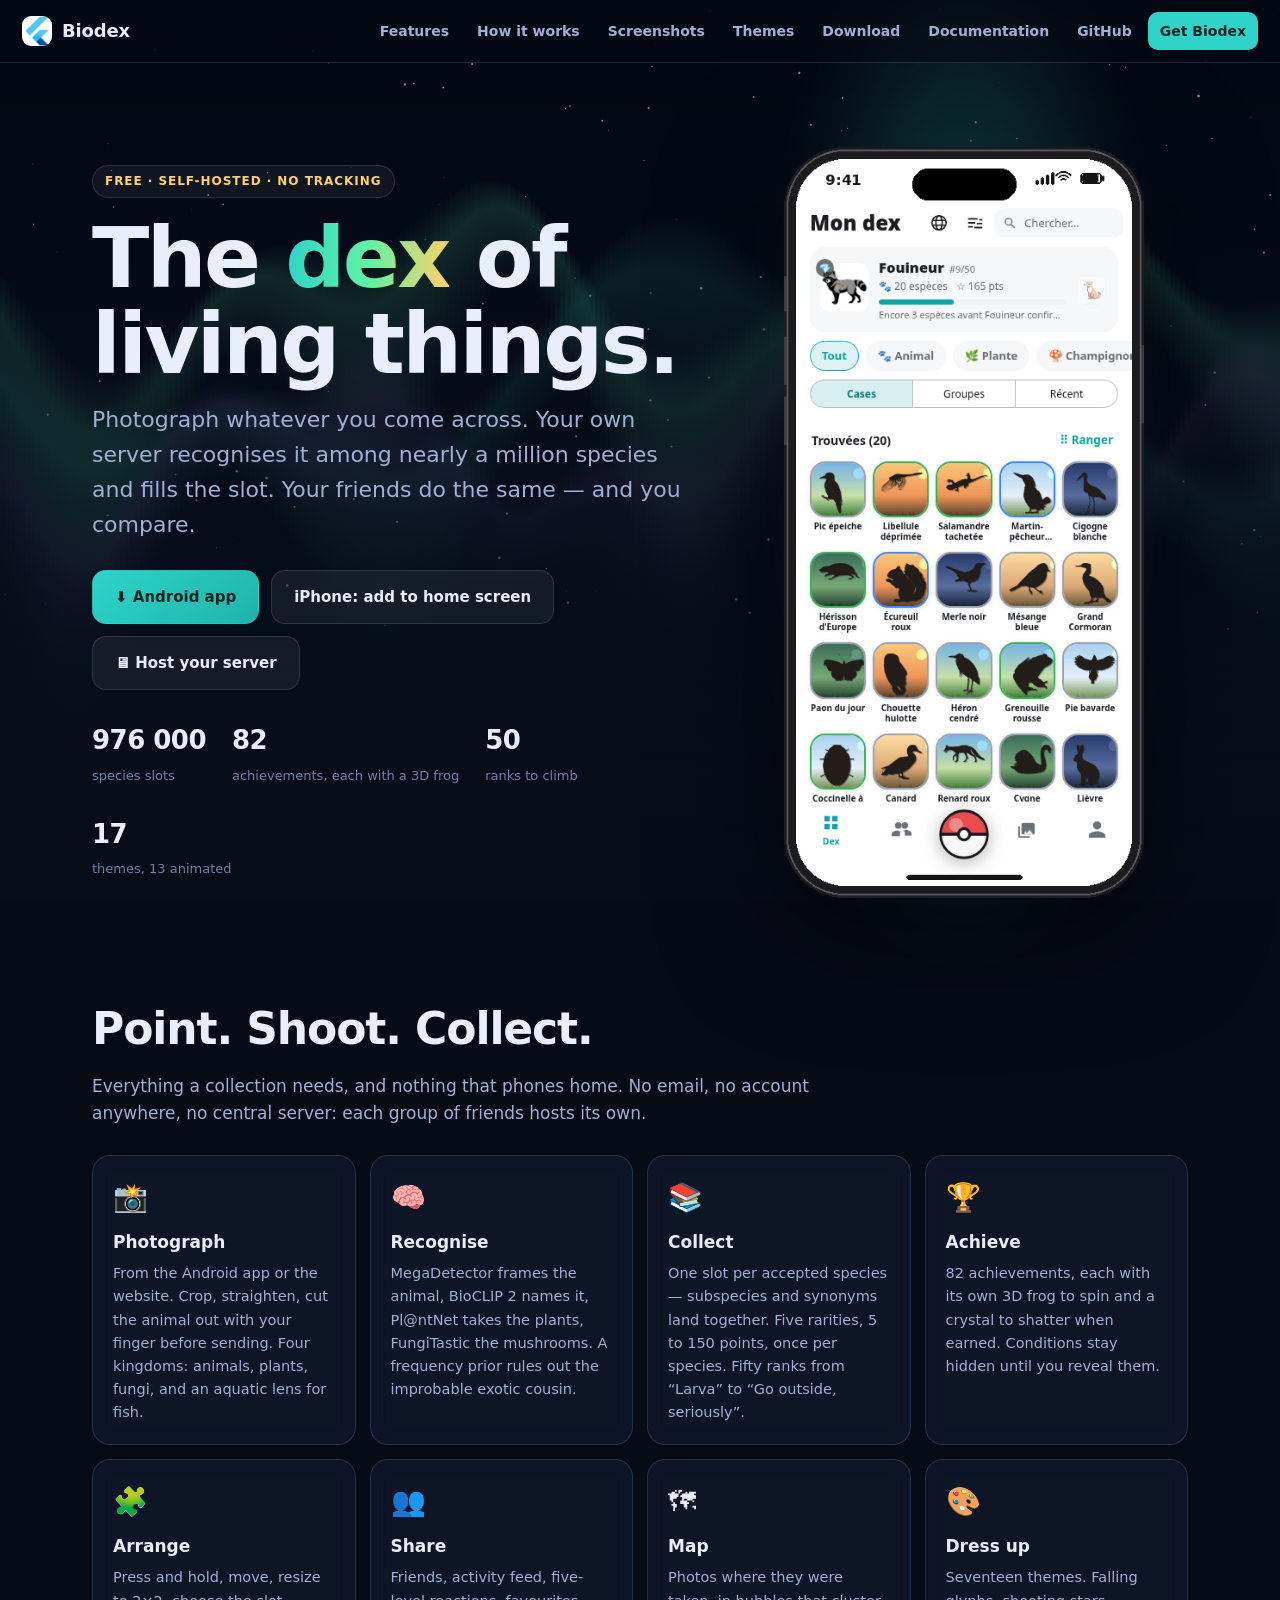
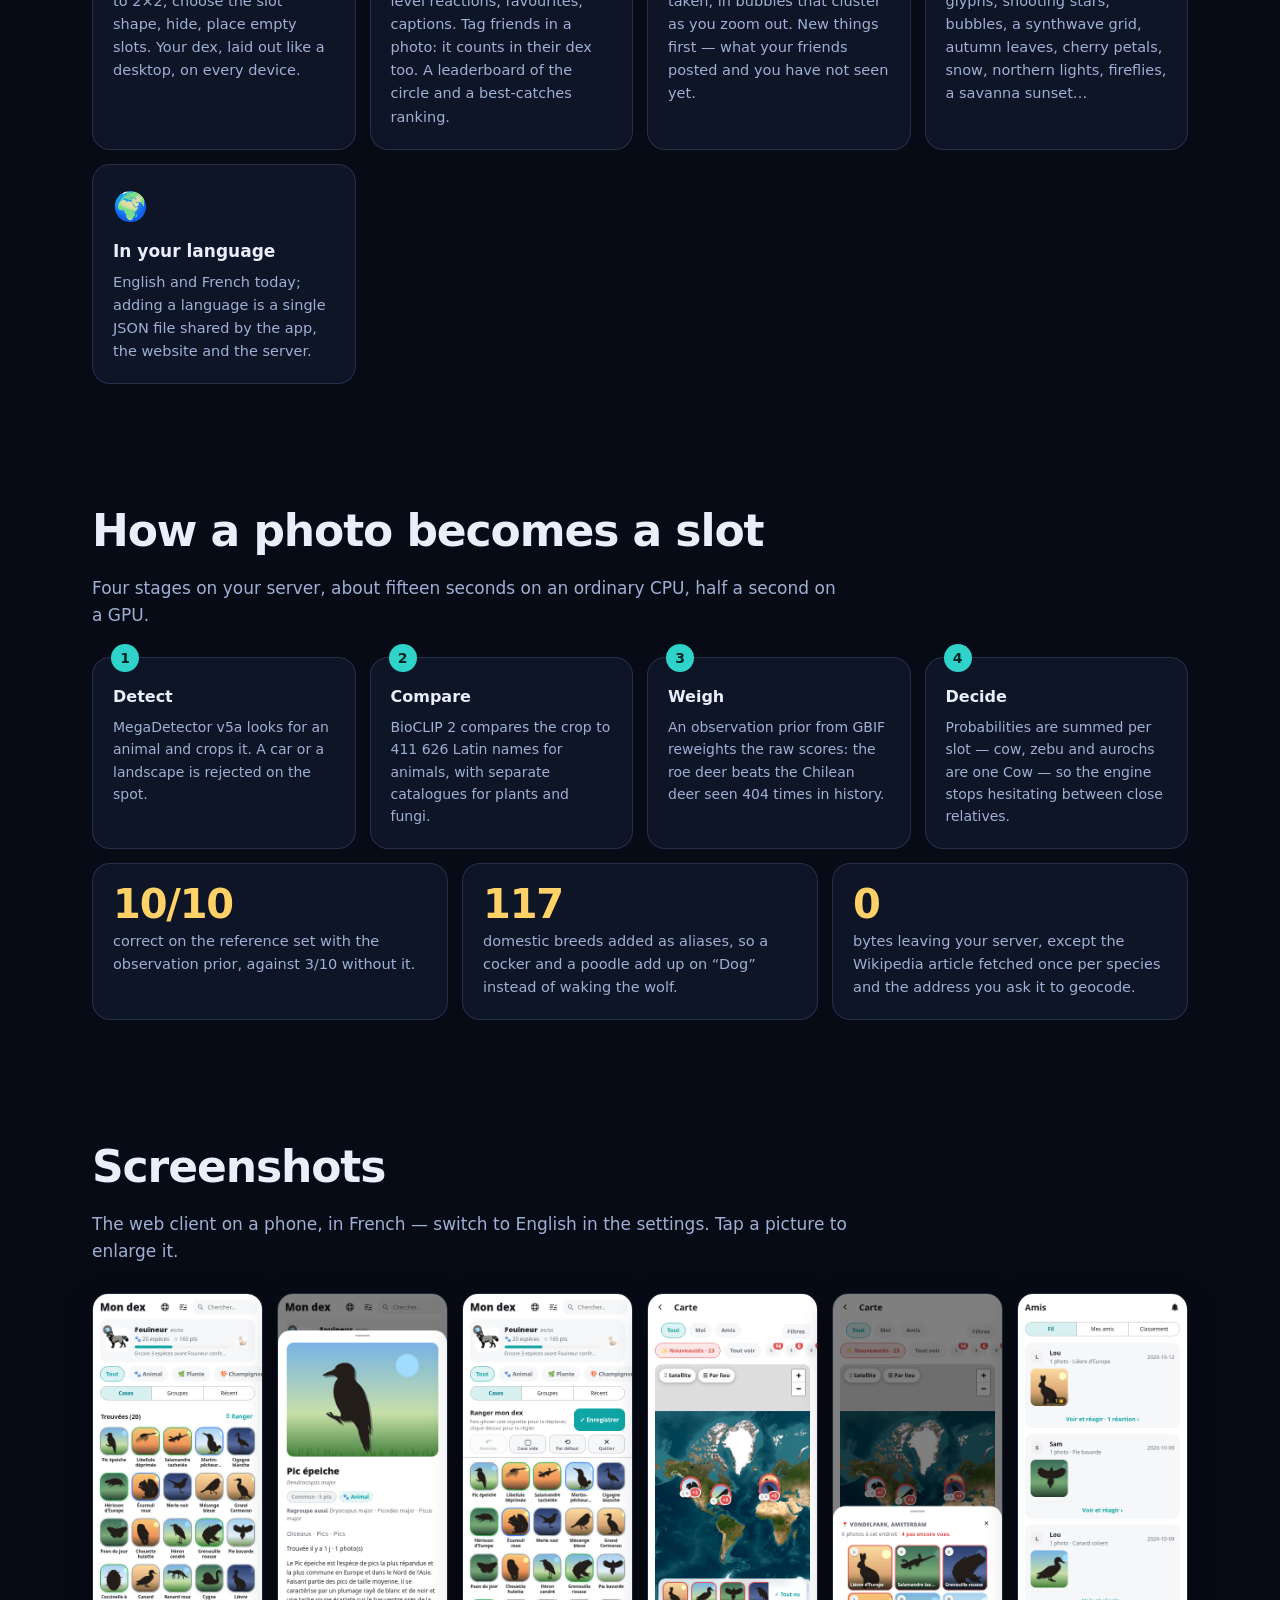
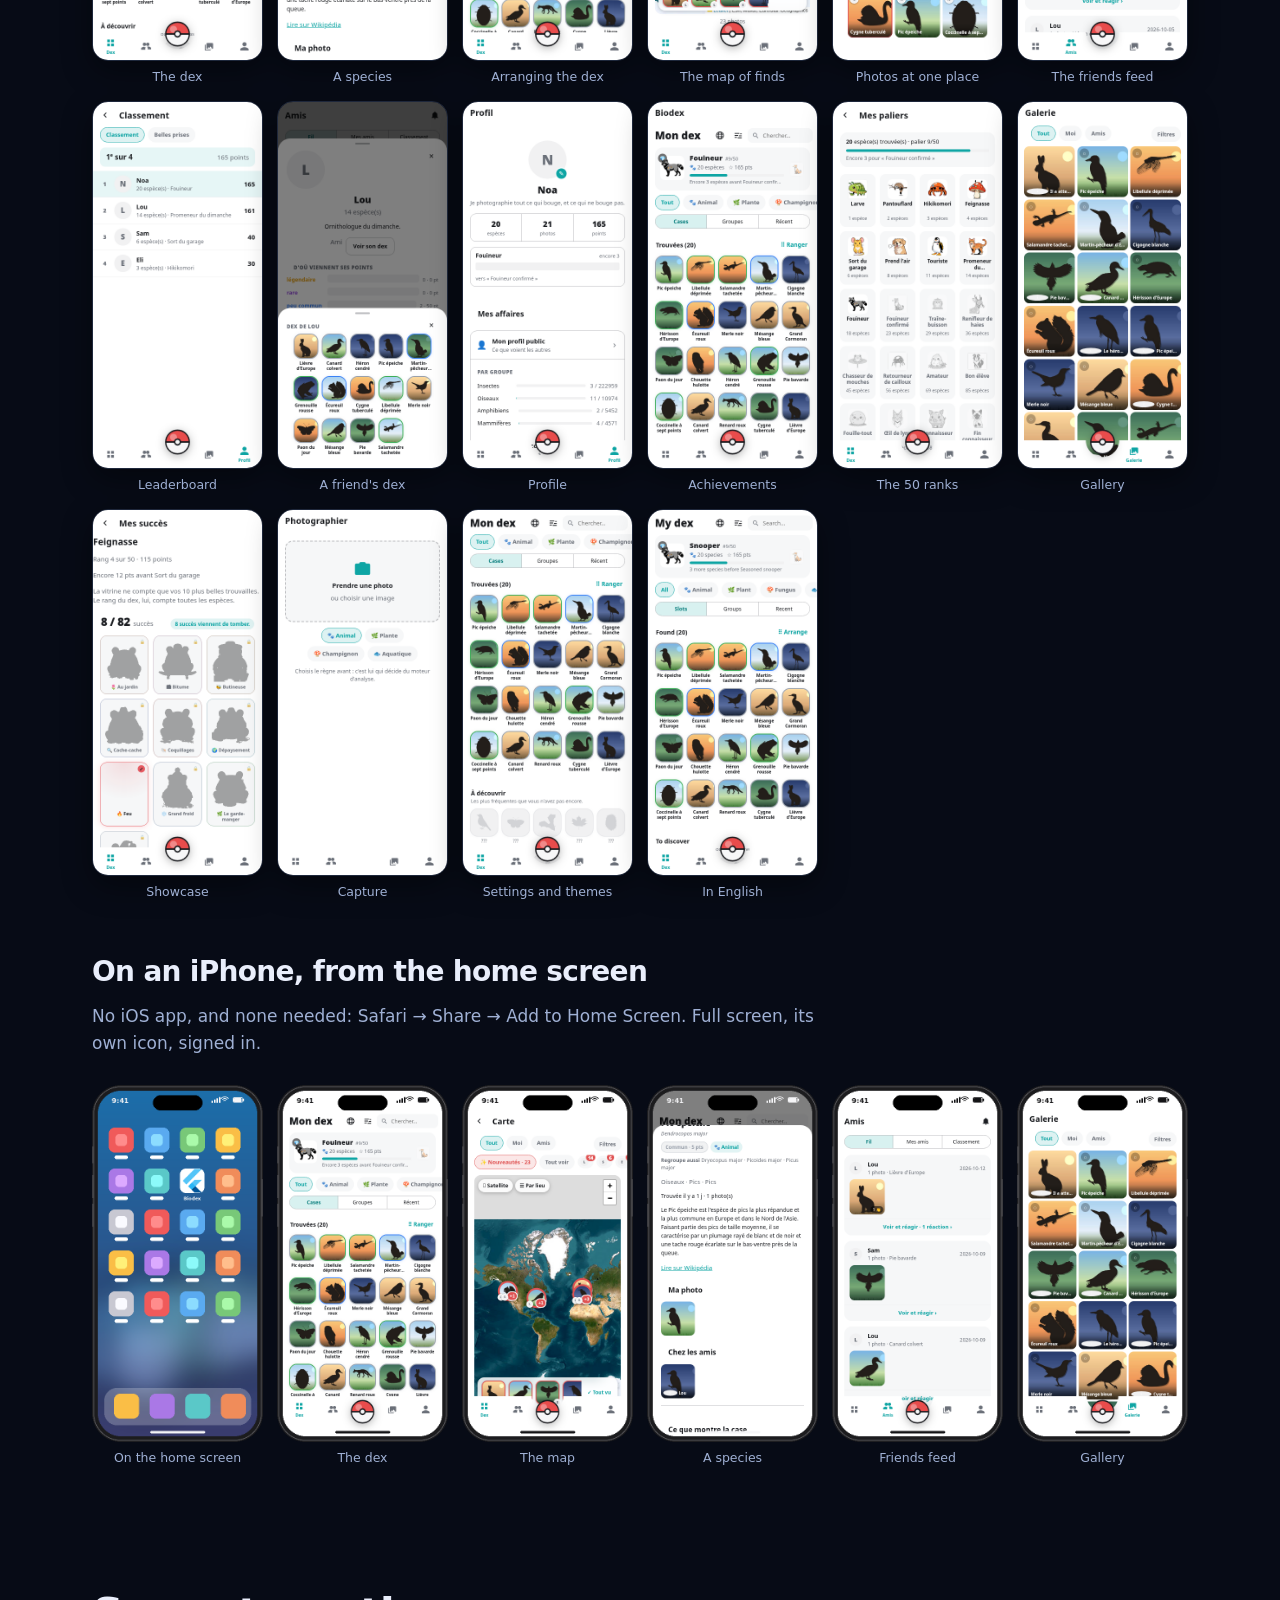
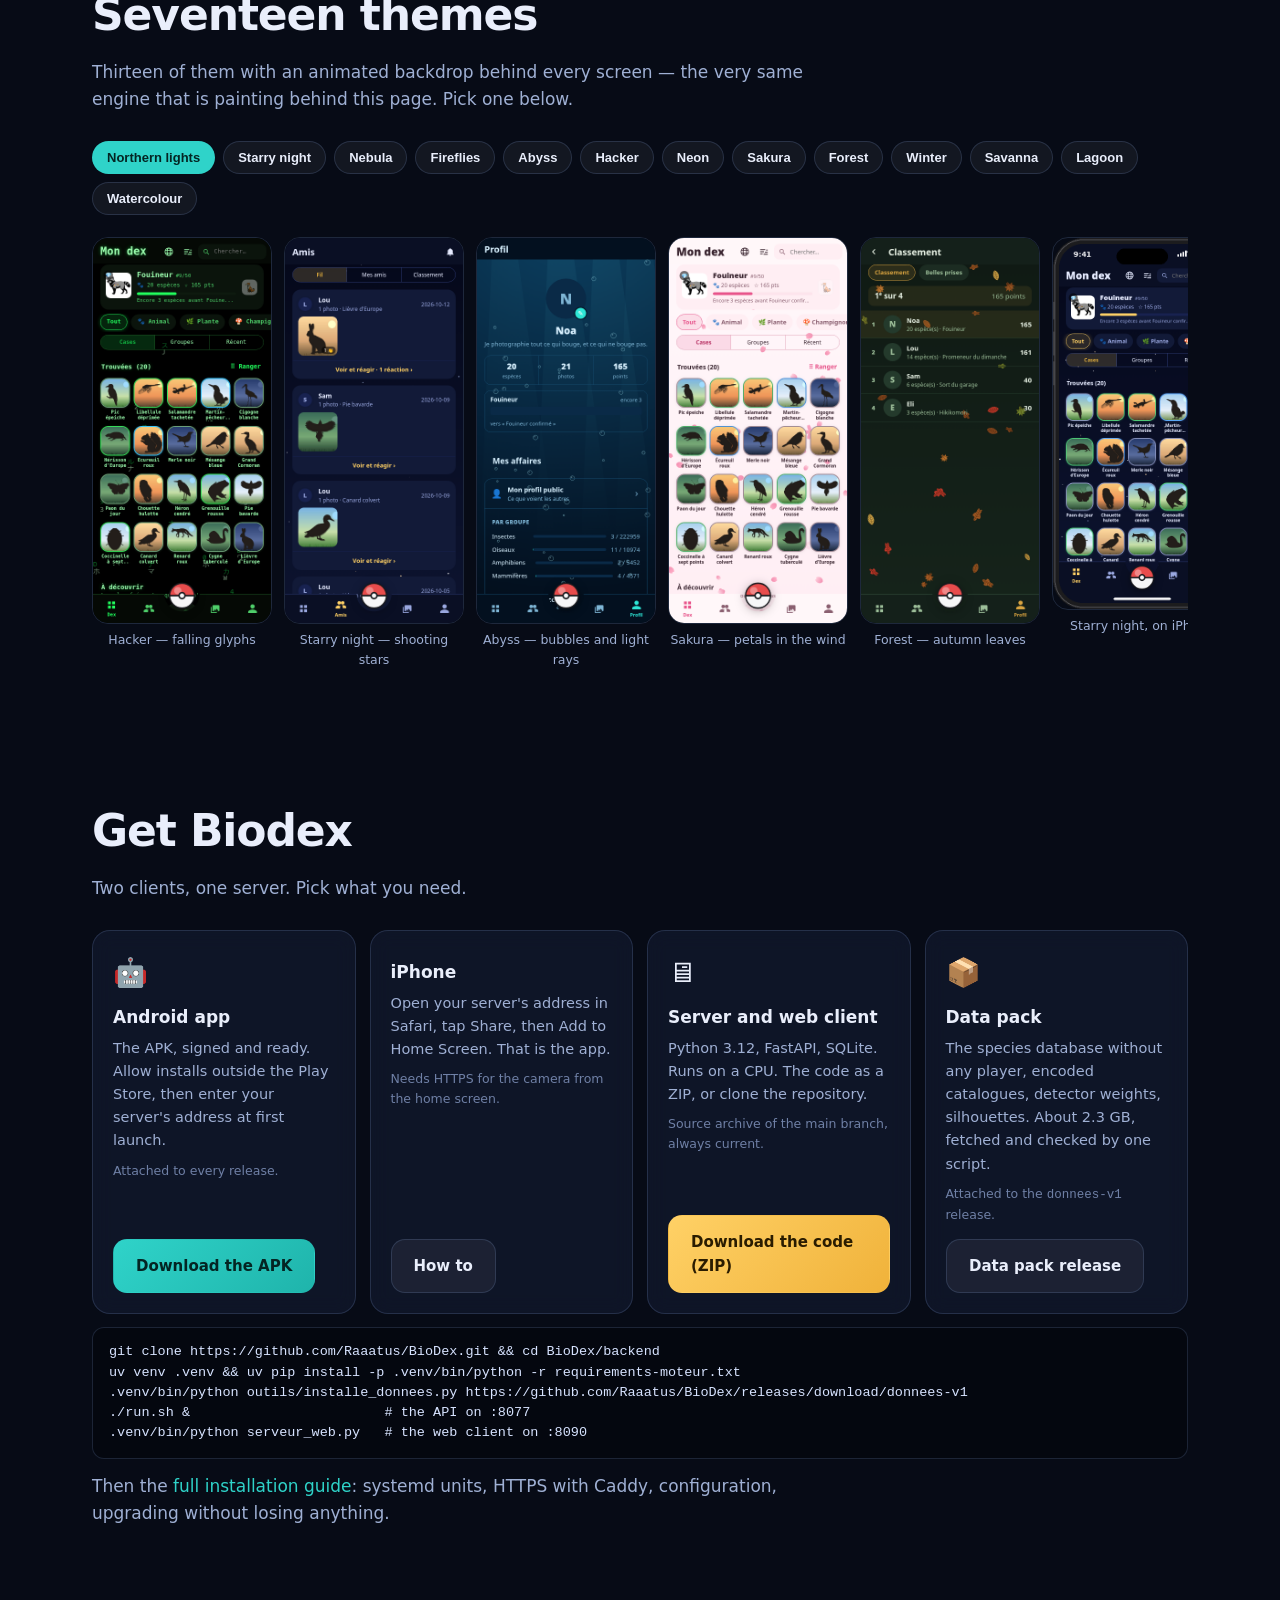
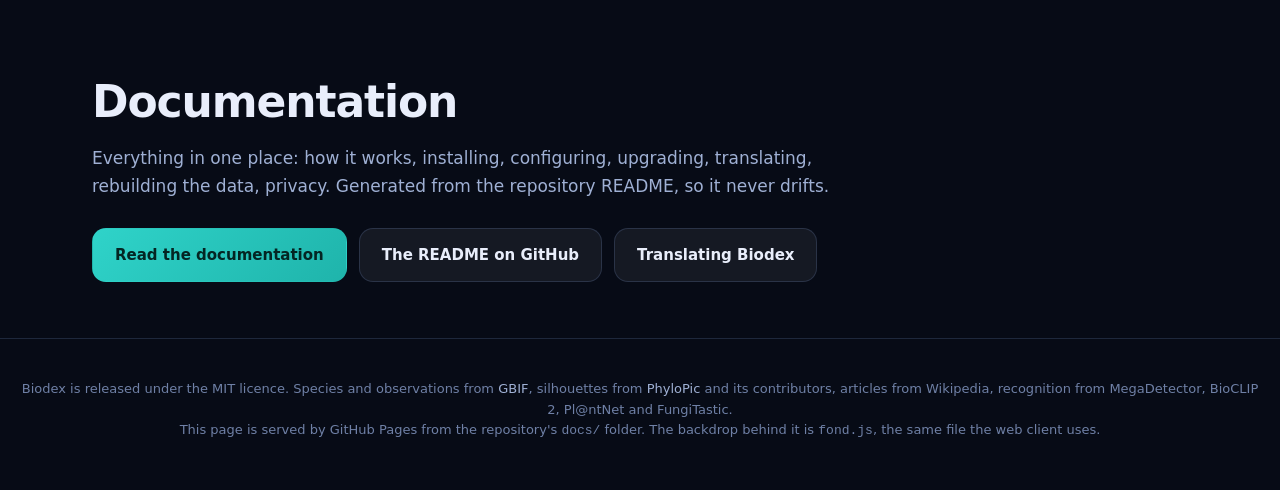
==== docs/index.html @ 35f114d1 "Website: landing page with animated backdrops, screenshot gallery, downloads, and documentation gene" ====
<!doctype html>
<html lang="en">
<head>
<meta charset="utf-8">
<meta name="viewport" content="width=device-width, initial-scale=1">
<title>Biodex — the dex of living things</title>
<meta name="description" content="Biodex: a free, self-hosted Pokédex of living things. Photograph, recognise among a million species, collect with friends. Android app, web client, your own server.">
<meta property="og:title" content="Biodex — the dex of living things">
<meta property="og:description" content="A free, self-hosted Pokédex of living things. Photograph, recognise, collect with friends.">
<meta property="og:image" content="https://raaatus.github.io/BioDex/captures/ios-dex.png">
<link rel="icon" href="icone.png">
<link rel="apple-touch-icon" href="icone.png">
<link rel="stylesheet" href="style.css">
</head>
<body>
<div class="page">
  <header class="barre">
    <a class="marque" href="./"><img src="icone.png" alt="">Biodex</a>
    <nav>
      <a href="#fonctions">Features</a>
      <a href="#moteur">How it works</a>
      <a href="#captures">Screenshots</a>
      <a href="#themes">Themes</a>
      <a href="#telecharger">Download</a>
      <a href="docs.html">Documentation</a>
      <a href="https://github.com/Raaatus/BioDex">GitHub</a>
      <a class="cta" href="#telecharger">Get Biodex</a>
    </nav>
  </header>

  <section class="heros">
    <div>
      <span class="etiquette">Free · self-hosted · no tracking</span>
      <h1>The <span>dex</span> of living things.</h1>
      <p class="accroche">Photograph whatever you come across. Your own server recognises it among nearly a million species and fills the slot. Your friends do the same — and you compare.</p>
      <div class="boutons">
        <a class="bouton principal" href="https://github.com/Raaatus/BioDex/releases/latest">⬇ Android app</a>
        <a class="bouton secondaire" href="docs.html#on-iphone-no-app-the-website"> iPhone: add to home screen</a>
        <a class="bouton secondaire" href="docs.html#host-your-own-server">🖥 Host your server</a>
      </div>
      <div class="chiffres">
        <div><b>976 000</b><span>species slots</span></div>
        <div><b>82</b><span>achievements, each with a 3D frog</span></div>
        <div><b>50</b><span>ranks to climb</span></div>
        <div><b>17</b><span>themes, 13 animated</span></div>
      </div>
    </div>
    <div class="telephone">
      <div class="halo"></div>
      <img src="captures/ios-dex.png" alt="Biodex on a phone: the dex">
    </div>
  </section>

  <section id="fonctions">
    <h2>Point. Shoot. Collect.</h2>
    <p class="intro">Everything a collection needs, and nothing that phones home. No email, no account anywhere, no central server: each group of friends hosts its own.</p>
    <div class="cartes">
      <div class="carte"><div class="ico">📸</div><h3>Photograph</h3><p>From the Android app or the website. Crop, straighten, cut the animal out with your finger before sending. Four kingdoms: animals, plants, fungi, and an aquatic lens for fish.</p></div>
      <div class="carte"><div class="ico">🧠</div><h3>Recognise</h3><p>MegaDetector frames the animal, BioCLIP 2 names it, Pl@ntNet takes the plants, FungiTastic the mushrooms. A frequency prior rules out the improbable exotic cousin.</p></div>
      <div class="carte"><div class="ico">📚</div><h3>Collect</h3><p>One slot per accepted species — subspecies and synonyms land together. Five rarities, 5 to 150 points, once per species. Fifty ranks from “Larva” to “Go outside, seriously”.</p></div>
      <div class="carte"><div class="ico">🏆</div><h3>Achieve</h3><p>82 achievements, each with its own 3D frog to spin and a crystal to shatter when earned. Conditions stay hidden until you reveal them.</p></div>
      <div class="carte"><div class="ico">🧩</div><h3>Arrange</h3><p>Press and hold, move, resize to 2×2, choose the slot shape, hide, place empty slots. Your dex, laid out like a desktop, on every device.</p></div>
      <div class="carte"><div class="ico">👥</div><h3>Share</h3><p>Friends, activity feed, five-level reactions, favourites, captions. Tag friends in a photo: it counts in their dex too. A leaderboard of the circle and a best-catches ranking.</p></div>
      <div class="carte"><div class="ico">🗺</div><h3>Map</h3><p>Photos where they were taken, in bubbles that cluster as you zoom out. New things first — what your friends posted and you have not seen yet.</p></div>
      <div class="carte"><div class="ico">🎨</div><h3>Dress up</h3><p>Seventeen themes. Falling glyphs, shooting stars, bubbles, a synthwave grid, autumn leaves, cherry petals, snow, northern lights, fireflies, a savanna sunset…</p></div>
      <div class="carte"><div class="ico">🌍</div><h3>In your language</h3><p>English and French today; adding a language is a single JSON file shared by the app, the website and the server.</p></div>
    </div>
  </section>

  <section id="moteur">
    <h2>How a photo becomes a slot</h2>
    <p class="intro">Four stages on your server, about fifteen seconds on an ordinary CPU, half a second on a GPU.</p>
    <div class="etapes">
      <div class="etape"><h3>Detect</h3><p>MegaDetector v5a looks for an animal and crops it. A car or a landscape is rejected on the spot.</p></div>
      <div class="etape"><h3>Compare</h3><p>BioCLIP 2 compares the crop to 411 626 Latin names for animals, with separate catalogues for plants and fungi.</p></div>
      <div class="etape"><h3>Weigh</h3><p>An observation prior from GBIF reweights the raw scores: the roe deer beats the Chilean deer seen 404 times in history.</p></div>
      <div class="etape"><h3>Decide</h3><p>Probabilities are summed per slot — cow, zebu and aurochs are one Cow — so the engine stops hesitating between close relatives.</p></div>
    </div>
    <div class="cartes" style="margin-top:14px">
      <div class="carte"><div class="nombre">10/10</div><p>correct on the reference set with the observation prior, against 3/10 without it.</p></div>
      <div class="carte"><div class="nombre">117</div><p>domestic breeds added as aliases, so a cocker and a poodle add up on “Dog” instead of waking the wolf.</p></div>
      <div class="carte"><div class="nombre">0</div><p>bytes leaving your server, except the Wikipedia article fetched once per species and the address you ask it to geocode.</p></div>
    </div>
  </section>

  <section id="captures">
    <h2>Screenshots</h2>
    <p class="intro">The web client on a phone, in French — switch to English in the settings. Tap a picture to enlarge it.</p>
    <div class="galerie">
      <figure><img src="captures/dex.png" alt="The dex" loading="lazy"><figcaption>The dex</figcaption></figure>
      <figure><img src="captures/fiche.png" alt="A species" loading="lazy"><figcaption>A species</figcaption></figure>
      <figure><img src="captures/ranger.png" alt="Arranging the dex" loading="lazy"><figcaption>Arranging the dex</figcaption></figure>
      <figure><img src="captures/carte.png" alt="The map" loading="lazy"><figcaption>The map of finds</figcaption></figure>
      <figure><img src="captures/carte-lieu.png" alt="A place" loading="lazy"><figcaption>Photos at one place</figcaption></figure>
      <figure><img src="captures/amis.png" alt="Friends feed" loading="lazy"><figcaption>The friends feed</figcaption></figure>
      <figure><img src="captures/classement.png" alt="Leaderboard" loading="lazy"><figcaption>Leaderboard</figcaption></figure>
      <figure><img src="captures/dex-ami.png" alt="A friend's dex" loading="lazy"><figcaption>A friend's dex</figcaption></figure>
      <figure><img src="captures/profil.png" alt="Profile" loading="lazy"><figcaption>Profile</figcaption></figure>
      <figure><img src="captures/succes.png" alt="Achievements" loading="lazy"><figcaption>Achievements</figcaption></figure>
      <figure><img src="captures/paliers.png" alt="Ranks" loading="lazy"><figcaption>The 50 ranks</figcaption></figure>
      <figure><img src="captures/galerie.png" alt="Gallery" loading="lazy"><figcaption>Gallery</figcaption></figure>
      <figure><img src="captures/vitrine.png" alt="Showcase" loading="lazy"><figcaption>Showcase</figcaption></figure>
      <figure><img src="captures/capture.png" alt="Capture" loading="lazy"><figcaption>Capture</figcaption></figure>
      <figure><img src="captures/reglages.png" alt="Settings" loading="lazy"><figcaption>Settings and themes</figcaption></figure>
      <figure><img src="captures/dex-en.png" alt="In English" loading="lazy"><figcaption>In English</figcaption></figure>
    </div>
    <h2 style="margin-top:48px;font-size:28px">On an iPhone, from the home screen</h2>
    <p class="intro">No iOS app, and none needed: Safari → Share → Add to Home Screen. Full screen, its own icon, signed in.</p>
    <div class="galerie telephones">
      <figure><img src="captures/ios-accueil.png" alt="Home screen" loading="lazy"><figcaption>On the home screen</figcaption></figure>
      <figure><img src="captures/ios-dex.png" alt="The dex" loading="lazy"><figcaption>The dex</figcaption></figure>
      <figure><img src="captures/ios-carte.png" alt="The map" loading="lazy"><figcaption>The map</figcaption></figure>
      <figure><img src="captures/ios-fiche.png" alt="A species" loading="lazy"><figcaption>A species</figcaption></figure>
      <figure><img src="captures/ios-amis.png" alt="Friends" loading="lazy"><figcaption>Friends feed</figcaption></figure>
      <figure><img src="captures/ios-galerie.png" alt="Gallery" loading="lazy"><figcaption>Gallery</figcaption></figure>
    </div>
  </section>

  <section id="themes">
    <h2>Seventeen themes</h2>
    <p class="intro">Thirteen of them with an animated backdrop behind every screen — the very same engine that is painting behind this page. Pick one below.</p>
    <div class="decors"></div>
    <div class="themes" style="margin-top:14px">
      <figure><img src="captures/theme-hacker.png" alt="Hacker" loading="lazy"><figcaption>Hacker — falling glyphs</figcaption></figure>
      <figure><img src="captures/theme-nuit.png" alt="Starry night" loading="lazy"><figcaption>Starry night — shooting stars</figcaption></figure>
      <figure><img src="captures/theme-abysses.png" alt="Abyss" loading="lazy"><figcaption>Abyss — bubbles and light rays</figcaption></figure>
      <figure><img src="captures/theme-sakura.png" alt="Sakura" loading="lazy"><figcaption>Sakura — petals in the wind</figcaption></figure>
      <figure><img src="captures/theme-foret.png" alt="Forest" loading="lazy"><figcaption>Forest — autumn leaves</figcaption></figure>
      <figure><img src="captures/ios-nuit.png" alt="Starry night on iPhone" loading="lazy"><figcaption>Starry night, on iPhone</figcaption></figure>
      <figure><img src="captures/ios-sakura.png" alt="Sakura on iPhone" loading="lazy"><figcaption>Sakura, on iPhone</figcaption></figure>
    </div>
  </section>

  <section id="telecharger">
    <h2>Get Biodex</h2>
    <p class="intro">Two clients, one server. Pick what you need.</p>
    <div class="telechargements">
      <div class="carte">
        <div class="ico">🤖</div><h3>Android app</h3>
        <p>The APK, signed and ready. Allow installs outside the Play Store, then enter your server's address at first launch.</p>
        <small>Attached to every release.</small>
        <a class="bouton principal" href="https://github.com/Raaatus/BioDex/releases/latest">Download the APK</a>
      </div>
      <div class="carte">
        <div class="ico"></div><h3>iPhone</h3>
        <p>Open your server's address in Safari, tap Share, then Add to Home Screen. That is the app.</p>
        <small>Needs HTTPS for the camera from the home screen.</small>
        <a class="bouton secondaire" href="docs.html#on-iphone-no-app-the-website">How to</a>
      </div>
      <div class="carte">
        <div class="ico">🖥</div><h3>Server and web client</h3>
        <p>Python 3.12, FastAPI, SQLite. Runs on a CPU. The code as a ZIP, or clone the repository.</p>
        <small>Source archive of the main branch, always current.</small>
        <a class="bouton or" href="https://github.com/Raaatus/BioDex/archive/refs/heads/main.zip">Download the code (ZIP)</a>
      </div>
      <div class="carte">
        <div class="ico">📦</div><h3>Data pack</h3>
        <p>The species database without any player, encoded catalogues, detector weights, silhouettes. About 2.3 GB, fetched and checked by one script.</p>
        <small>Attached to the <code>donnees-v1</code> release.</small>
        <a class="bouton secondaire" href="https://github.com/Raaatus/BioDex/releases/tag/donnees-v1">Data pack release</a>
      </div>
    </div>
    <pre><code>git clone https://github.com/Raaatus/BioDex.git &amp;&amp; cd BioDex/backend
uv venv .venv &amp;&amp; uv pip install -p .venv/bin/python -r requirements-moteur.txt
.venv/bin/python outils/installe_donnees.py https://github.com/Raaatus/BioDex/releases/download/donnees-v1
./run.sh &amp;                        # the API on :8077
.venv/bin/python serveur_web.py   # the web client on :8090</code></pre>
    <p class="intro" style="margin-top:14px">Then the <a href="docs.html#host-your-own-server">full installation guide</a>: systemd units, HTTPS with Caddy, configuration, upgrading without losing anything.</p>
  </section>

  <section id="documentation">
    <h2>Documentation</h2>
    <p class="intro">Everything in one place: how it works, installing, configuring, upgrading, translating, rebuilding the data, privacy. Generated from the repository README, so it never drifts.</p>
    <div class="boutons">
      <a class="bouton principal" href="docs.html">Read the documentation</a>
      <a class="bouton secondaire" href="https://github.com/Raaatus/BioDex/blob/main/README.md">The README on GitHub</a>
      <a class="bouton secondaire" href="https://github.com/Raaatus/BioDex/blob/main/i18n/README.md">Translating Biodex</a>
    </div>
  </section>
</div>

<footer>
  Biodex is released under the MIT licence. Species and observations from <a href="https://www.gbif.org/">GBIF</a>, silhouettes from <a href="https://www.phylopic.org/">PhyloPic</a> and its contributors, articles from Wikipedia, recognition from MegaDetector, BioCLIP 2, Pl@ntNet and FungiTastic.<br>
  This page is served by GitHub Pages from the repository's <code>docs/</code> folder. The backdrop behind it is <code>fond.js</code>, the same file the web client uses.
</footer>

<script src="fond.js"></script>
<script src="site.js"></script>
</body>
</html>
---- docs/style.css ----
/* Biodex — le site. Sombre, profond, un décor animé derrière, et des cartes
   translucides qui le laissent voir. */
:root {
  --fond: #070b16; --fond2: rgba(18, 26, 46, .72); --fond3: rgba(28, 38, 66, .85);
  --bordure: rgba(140, 170, 230, .18); --texte: #e9eefb; --doux: #9fb0d4; --sourd: #6f80a6;
  --accent: #2fd3c9; --accent2: #ffd166; --rose: #ff6fa8; --vert: #5df2a6;
  --rayon: 18px; --ombre: 0 20px 60px rgba(0, 0, 0, .45);
}
* { box-sizing: border-box; }
html { scroll-behavior: smooth; }
body { margin: 0; font: 16px/1.6 "Inter", system-ui, -apple-system, "Segoe UI", Roboto, sans-serif; color: var(--texte); background: var(--fond); overflow-x: hidden; }
a { color: var(--accent); text-decoration: none; }
a:hover { text-decoration: underline; }
img { max-width: 100%; display: block; }
code, pre { font-family: ui-monospace, "JetBrains Mono", Menlo, Consolas, monospace; }

/* ── le décor animé, derrière tout ───────────────────────────────────────── */
#fond-anime { position: fixed; inset: 0; z-index: 0; pointer-events: none; width: 100%; height: 100%; opacity: .9; }
body::after { content: ""; position: fixed; inset: 0; z-index: 0; pointer-events: none; background: linear-gradient(180deg, rgba(7, 11, 22, .15), rgba(7, 11, 22, .55) 60%, rgba(7, 11, 22, .9)); }
.page { position: relative; z-index: 1; }

/* ── la barre ────────────────────────────────────────────────────────────── */
.barre { position: sticky; top: 0; z-index: 20; display: flex; align-items: center; gap: 18px; padding: 12px 22px; background: rgba(7, 11, 22, .6); backdrop-filter: blur(14px); -webkit-backdrop-filter: blur(14px); border-bottom: 1px solid var(--bordure); }
.barre .marque { display: flex; align-items: center; gap: 10px; font-weight: 800; font-size: 18px; color: var(--texte); letter-spacing: -.01em; }
.barre .marque img { width: 30px; height: 30px; border-radius: 9px; }
.barre nav { margin-left: auto; display: flex; gap: 4px; flex-wrap: wrap; }
.barre nav a { padding: 8px 12px; border-radius: 10px; color: var(--doux); font-weight: 600; font-size: 14px; }
.barre nav a:hover, .barre nav a.actif { background: rgba(255, 255, 255, .07); color: var(--texte); text-decoration: none; }
.barre nav a.cta { background: var(--accent); color: #042523; }

/* ── le héros ─────────────────────────────────────────────────────────────── */
.heros { max-width: 1140px; margin: 0 auto; padding: 84px 22px 40px; display: grid; grid-template-columns: 1.15fr .85fr; gap: 40px; align-items: center; }
.heros .etiquette { display: inline-block; padding: 6px 12px; border-radius: 999px; border: 1px solid var(--bordure); background: rgba(255, 255, 255, .05); color: var(--accent2); font-size: 12px; font-weight: 700; letter-spacing: .08em; text-transform: uppercase; }
.heros h1 { font-size: clamp(44px, 7vw, 84px); line-height: 1.02; letter-spacing: -.03em; margin: 18px 0 14px; }
.heros h1 span { background: linear-gradient(90deg, var(--accent), var(--vert) 50%, var(--accent2)); -webkit-background-clip: text; background-clip: text; color: transparent; }
.heros .accroche { font-size: clamp(18px, 2.2vw, 22px); color: var(--doux); max-width: 56ch; margin: 0 0 28px; }
.boutons { display: flex; gap: 12px; flex-wrap: wrap; }
.bouton { display: inline-flex; align-items: center; gap: 10px; padding: 14px 22px; border-radius: 14px; font-weight: 700; font-size: 15px; border: 1px solid transparent; transition: transform .15s, box-shadow .15s; }
.bouton:hover { text-decoration: none; transform: translateY(-2px); box-shadow: var(--ombre); }
.bouton.principal { background: linear-gradient(135deg, var(--accent), #1fb4ab); color: #042523; }
.bouton.secondaire { border-color: var(--bordure); background: rgba(255, 255, 255, .06); color: var(--texte); }
.bouton.or { background: linear-gradient(135deg, var(--accent2), #f0b23a); color: #2a1c00; }
.heros .chiffres { display: flex; gap: 26px; margin-top: 30px; flex-wrap: wrap; }
.heros .chiffres b { display: block; font-size: 26px; letter-spacing: -.02em; }
.heros .chiffres span { color: var(--sourd); font-size: 13px; }
.telephone { position: relative; justify-self: center; width: min(360px, 90vw); filter: drop-shadow(0 30px 60px rgba(0, 0, 0, .6)); animation: flotte 7s ease-in-out infinite; }
.telephone img { width: 100%; }
.telephone .halo { position: absolute; inset: -20% -10%; z-index: -1; background: radial-gradient(ellipse at 50% 40%, rgba(47, 211, 201, .35), transparent 60%); filter: blur(30px); }
@keyframes flotte { 0%, 100% { transform: translateY(0) rotate(-1.5deg); } 50% { transform: translateY(-14px) rotate(1deg); } }
@media (prefers-reduced-motion: reduce) { .telephone { animation: none; } }

/* ── sections ─────────────────────────────────────────────────────────────── */
section { max-width: 1140px; margin: 0 auto; padding: 56px 22px; }
section h2 { font-size: clamp(30px, 4vw, 44px); letter-spacing: -.025em; margin: 0 0 8px; }
section .intro { color: var(--doux); font-size: 17px; max-width: 70ch; margin: 0 0 28px; }
.cartes { display: grid; grid-template-columns: repeat(auto-fit, minmax(250px, 1fr)); gap: 14px; }
.carte { background: var(--fond2); border: 1px solid var(--bordure); border-radius: var(--rayon); padding: 20px; backdrop-filter: blur(10px); -webkit-backdrop-filter: blur(10px); transition: transform .15s, border-color .15s; }
.carte:hover { transform: translateY(-3px); border-color: rgba(47, 211, 201, .45); }
.carte .ico { font-size: 28px; margin-bottom: 8px; }
.carte h3 { margin: 0 0 6px; font-size: 17px; }
.carte p { margin: 0; color: var(--doux); font-size: 14.5px; }
.carte .nombre { font-size: 40px; font-weight: 800; letter-spacing: -.03em; color: var(--accent2); line-height: 1; margin-bottom: 6px; }

/* la chaîne d'analyse */
.etapes { display: grid; grid-template-columns: repeat(auto-fit, minmax(220px, 1fr)); gap: 14px; counter-reset: etape; }
.etape { position: relative; background: var(--fond2); border: 1px solid var(--bordure); border-radius: var(--rayon); padding: 22px 20px 20px; }
.etape::before { counter-increment: etape; content: counter(etape); position: absolute; top: -14px; left: 18px; width: 28px; height: 28px; border-radius: 50%; display: grid; place-items: center; background: var(--accent); color: #042523; font-weight: 800; font-size: 14px; }
.etape h3 { margin: 4px 0 6px; font-size: 16px; }
.etape p { margin: 0; color: var(--doux); font-size: 14px; }

/* la galerie et la visionneuse */
.galerie { display: grid; grid-template-columns: repeat(auto-fill, minmax(170px, 1fr)); gap: 14px; }
.galerie figure { margin: 0; cursor: zoom-in; }
.galerie img { width: 100%; border-radius: 16px; border: 1px solid var(--bordure); box-shadow: 0 10px 30px rgba(0, 0, 0, .4); transition: transform .15s; }
.galerie figure:hover img { transform: scale(1.03); }
.galerie figcaption { font-size: 12.5px; color: var(--doux); text-align: center; margin-top: 6px; }
.galerie.telephones figure img { border: 0; box-shadow: none; }
.visionneuse { position: fixed; inset: 0; z-index: 50; display: none; align-items: center; justify-content: center; background: rgba(3, 6, 14, .9); backdrop-filter: blur(8px); padding: 20px; }
.visionneuse.ouverte { display: flex; }
.visionneuse img { max-height: 92vh; max-width: 92vw; border-radius: 18px; box-shadow: var(--ombre); }
.visionneuse .legende { position: absolute; bottom: 22px; left: 0; right: 0; text-align: center; color: var(--doux); font-size: 14px; }
.visionneuse button { position: absolute; top: 50%; transform: translateY(-50%); width: 48px; height: 48px; border-radius: 50%; border: 1px solid var(--bordure); background: rgba(255, 255, 255, .08); color: #fff; font-size: 22px; cursor: pointer; }
.visionneuse .prec { left: 18px; } .visionneuse .suiv { right: 18px; }
.visionneuse .ferme { top: 18px; right: 18px; transform: none; }

/* les thèmes : la bande, et le choix du décor du site */
.themes { display: flex; gap: 12px; overflow-x: auto; padding: 8px 2px 14px; scroll-snap-type: x mandatory; scrollbar-width: thin; }
.themes figure { flex: 0 0 180px; margin: 0; scroll-snap-align: start; }
.themes img { border-radius: 16px; border: 1px solid var(--bordure); }
.themes figcaption { font-size: 12.5px; color: var(--doux); text-align: center; margin-top: 6px; }
.decors { display: flex; gap: 8px; flex-wrap: wrap; margin-top: 10px; }
.decors button { padding: 8px 14px; border-radius: 999px; border: 1px solid var(--bordure); background: rgba(255, 255, 255, .05); color: var(--texte); font-weight: 600; font-size: 13px; cursor: pointer; }
.decors button.actif { background: var(--accent); color: #042523; border-color: transparent; }

/* téléchargements */
.telechargements { display: grid; grid-template-columns: repeat(auto-fit, minmax(260px, 1fr)); gap: 14px; }
.telechargements .carte { display: flex; flex-direction: column; }
.telechargements .carte .bouton { margin-top: auto; align-self: flex-start; }
.telechargements small { color: var(--sourd); font-size: 12.5px; display: block; margin: 8px 0 14px; }
pre { background: rgba(3, 6, 14, .7); border: 1px solid var(--bordure); border-radius: 12px; padding: 14px 16px; overflow-x: auto; font-size: 13.5px; line-height: 1.5; }
pre code { color: #d7e3ff; }

footer { position: relative; z-index: 1; text-align: center; color: var(--sourd); font-size: 13px; padding: 40px 20px 50px; border-top: 1px solid var(--bordure); }
footer a { color: var(--doux); }

/* ── la documentation ─────────────────────────────────────────────────────── */
.doc { max-width: 1240px; margin: 0 auto; padding: 30px 22px 80px; display: grid; grid-template-columns: 260px 1fr; gap: 36px; }
.doc aside { position: sticky; top: 76px; align-self: start; max-height: calc(100vh - 90px); overflow-y: auto; padding-right: 8px; scrollbar-width: thin; }
.doc aside input { width: 100%; padding: 9px 12px; border-radius: 10px; border: 1px solid var(--bordure); background: rgba(255, 255, 255, .05); color: var(--texte); font: inherit; font-size: 14px; margin-bottom: 12px; }
.doc aside a { display: block; padding: 5px 10px; border-radius: 8px; color: var(--doux); font-size: 14px; }
.doc aside a.h3 { padding-left: 22px; font-size: 13px; color: var(--sourd); }
.doc aside a:hover, .doc aside a.actif { background: rgba(255, 255, 255, .06); color: var(--texte); text-decoration: none; }
.prose { min-width: 0; background: var(--fond2); border: 1px solid var(--bordure); border-radius: 22px; padding: 10px 34px 40px; backdrop-filter: blur(10px); -webkit-backdrop-filter: blur(10px); }
.prose h1 { font-size: 40px; letter-spacing: -.03em; }
.prose h2 { font-size: 28px; letter-spacing: -.02em; margin-top: 48px; padding-top: 18px; border-top: 1px solid var(--bordure); }
.prose h3 { font-size: 20px; margin-top: 30px; }
.prose h2 a, .prose h3 a { color: inherit; }
.prose p, .prose li { color: #d3dcf3; }
.prose table { border-collapse: collapse; width: 100%; margin: 14px 0; font-size: 14.5px; display: block; overflow-x: auto; }
.prose th, .prose td { border: 1px solid var(--bordure); padding: 8px 10px; text-align: left; vertical-align: top; }
.prose th { background: rgba(255, 255, 255, .05); }
.prose td img, .prose th img { width: 170px; border-radius: 12px; }
.prose img { border-radius: 14px; }
.prose p[align="center"] img { display: inline-block; width: 180px; margin: 4px; }
.prose code:not(pre code) { background: rgba(255, 255, 255, .08); padding: 1px 6px; border-radius: 6px; font-size: 13.5px; }
.prose blockquote { margin: 14px 0; padding: 8px 16px; border-left: 3px solid var(--accent); background: rgba(47, 211, 201, .06); border-radius: 0 10px 10px 0; }
.prose hr { border: 0; border-top: 1px solid var(--bordure); margin: 30px 0; }
.prose pre { position: relative; }
.copier { position: absolute; top: 8px; right: 8px; padding: 4px 9px; border-radius: 8px; border: 1px solid var(--bordure); background: rgba(255, 255, 255, .06); color: var(--doux); font-size: 12px; cursor: pointer; }
.copier:hover { color: var(--texte); }

@media (max-width: 900px) {
  .heros { grid-template-columns: 1fr; padding-top: 50px; text-align: center; }
  .heros .accroche, .heros .chiffres, .boutons { justify-content: center; margin-left: auto; margin-right: auto; }
  .doc { grid-template-columns: 1fr; }
  .doc aside { position: static; max-height: none; }
  .prose { padding: 6px 18px 30px; }
  .barre nav a:not(.cta) { display: none; }
}
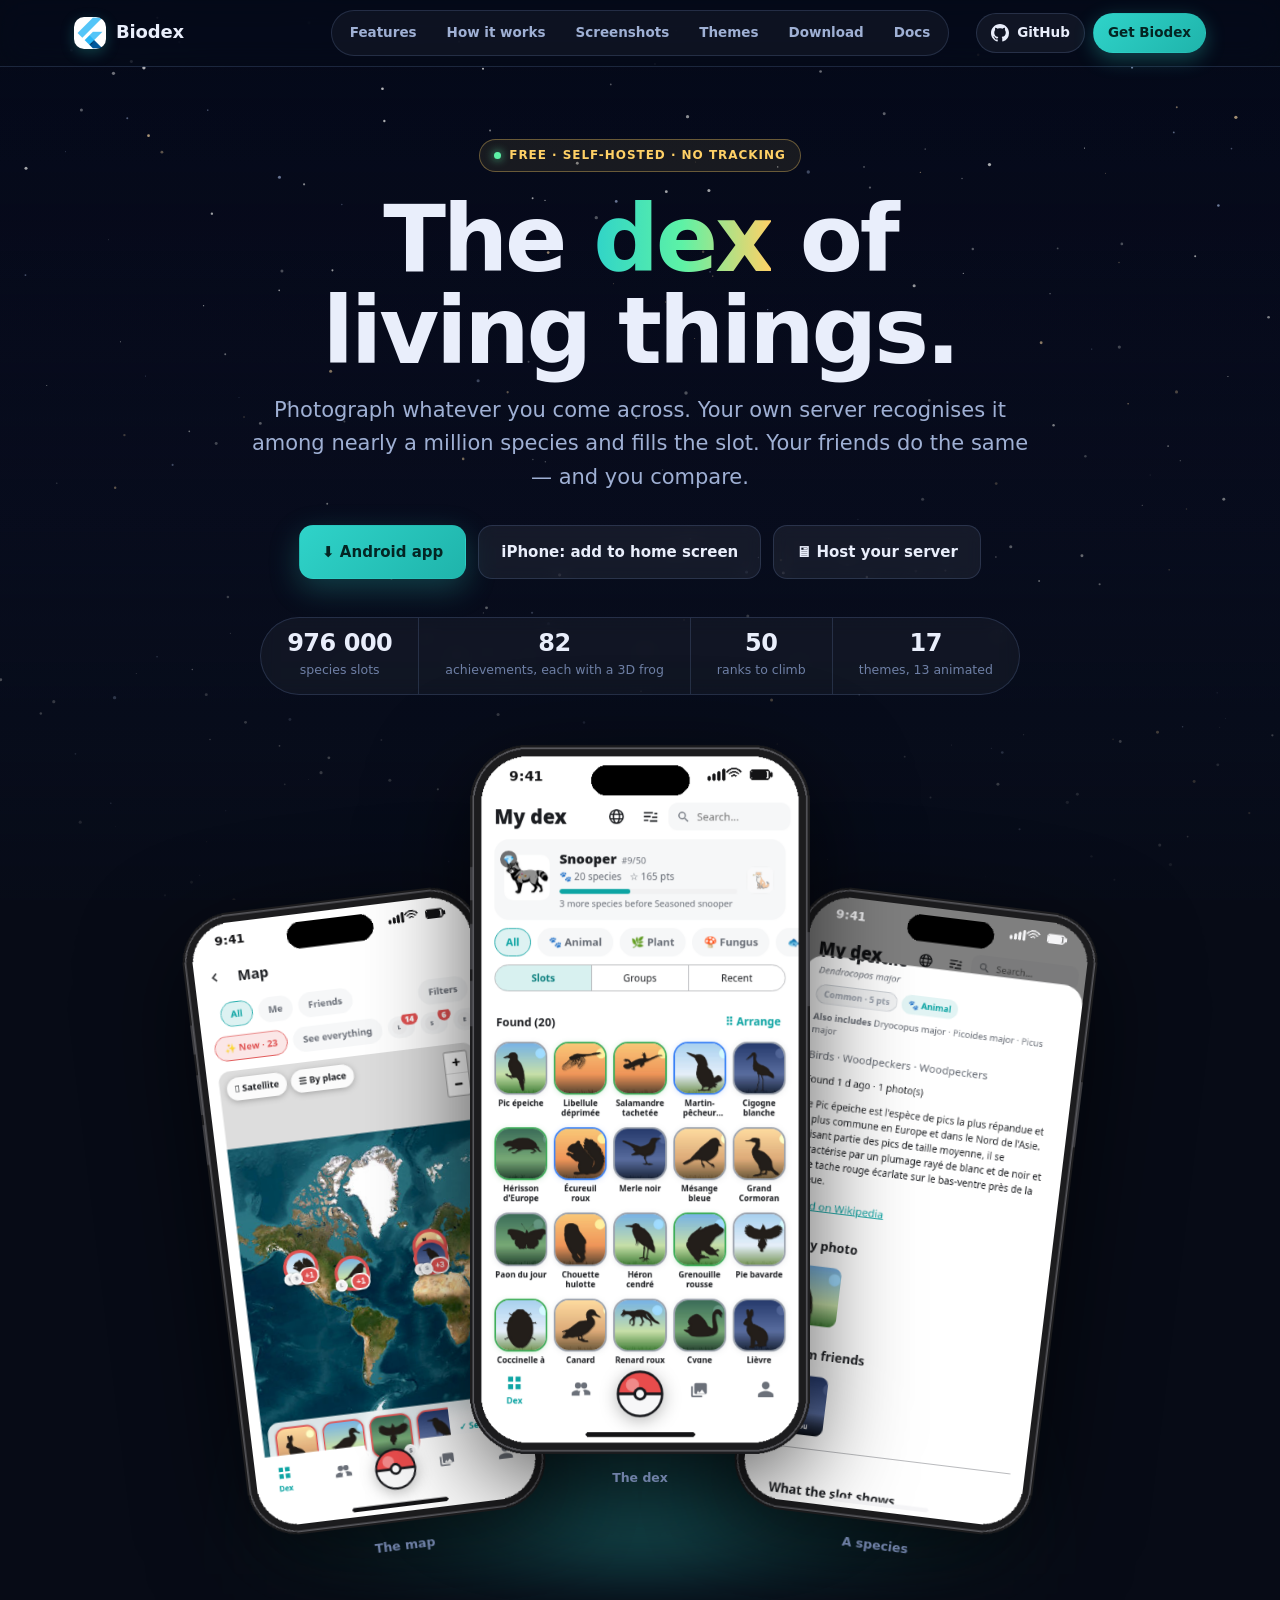
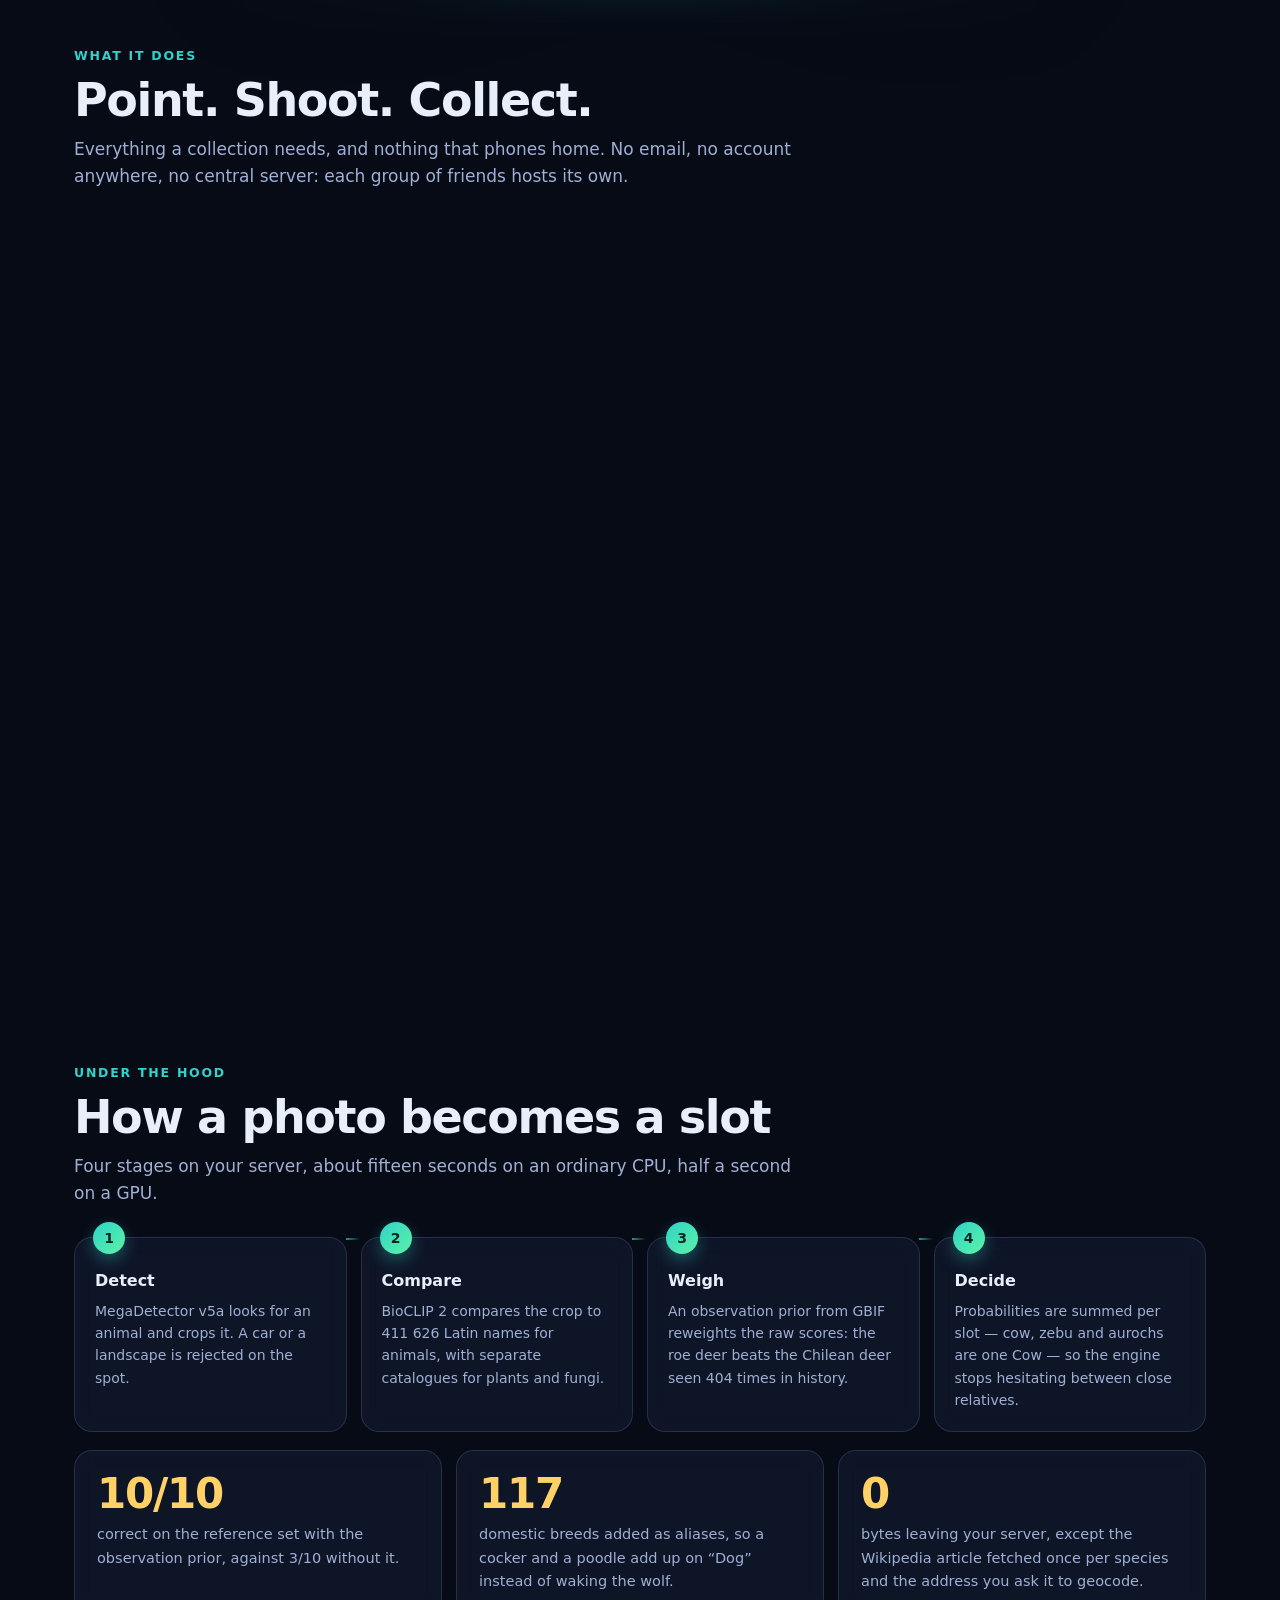
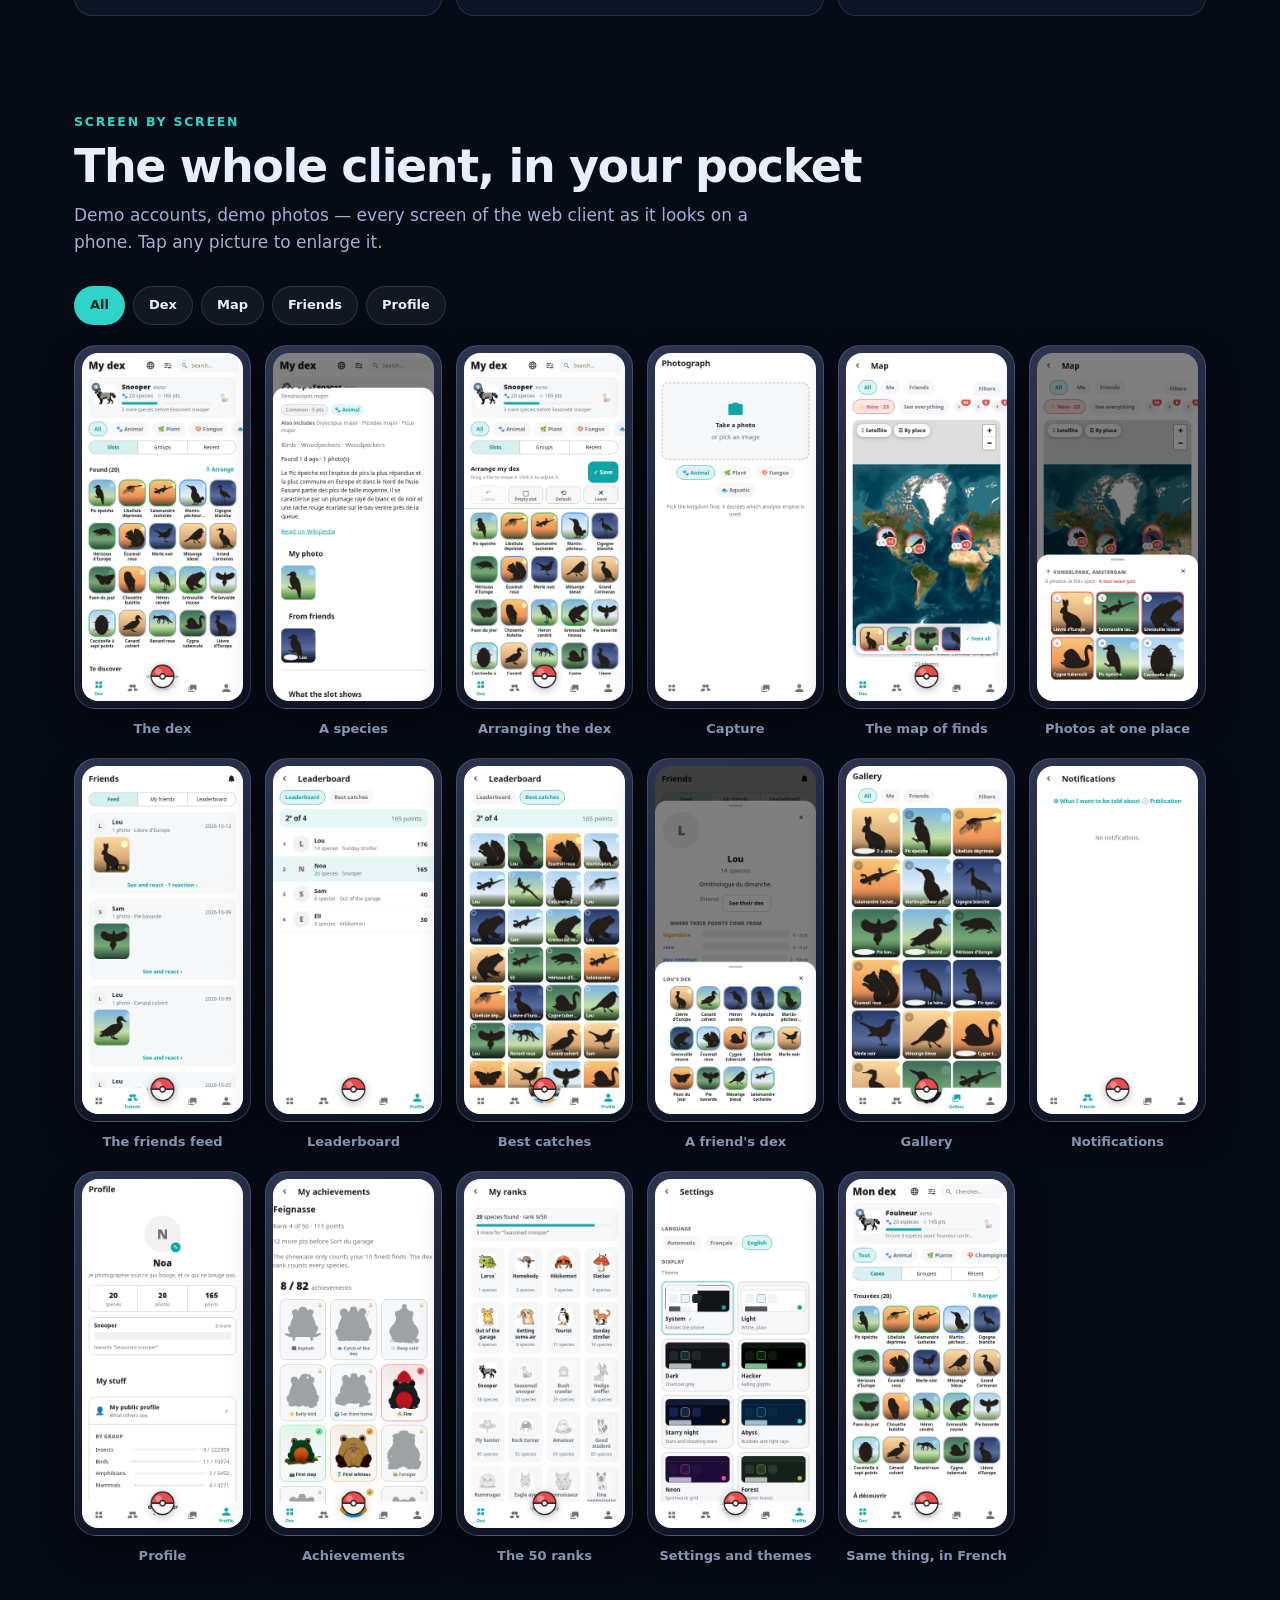
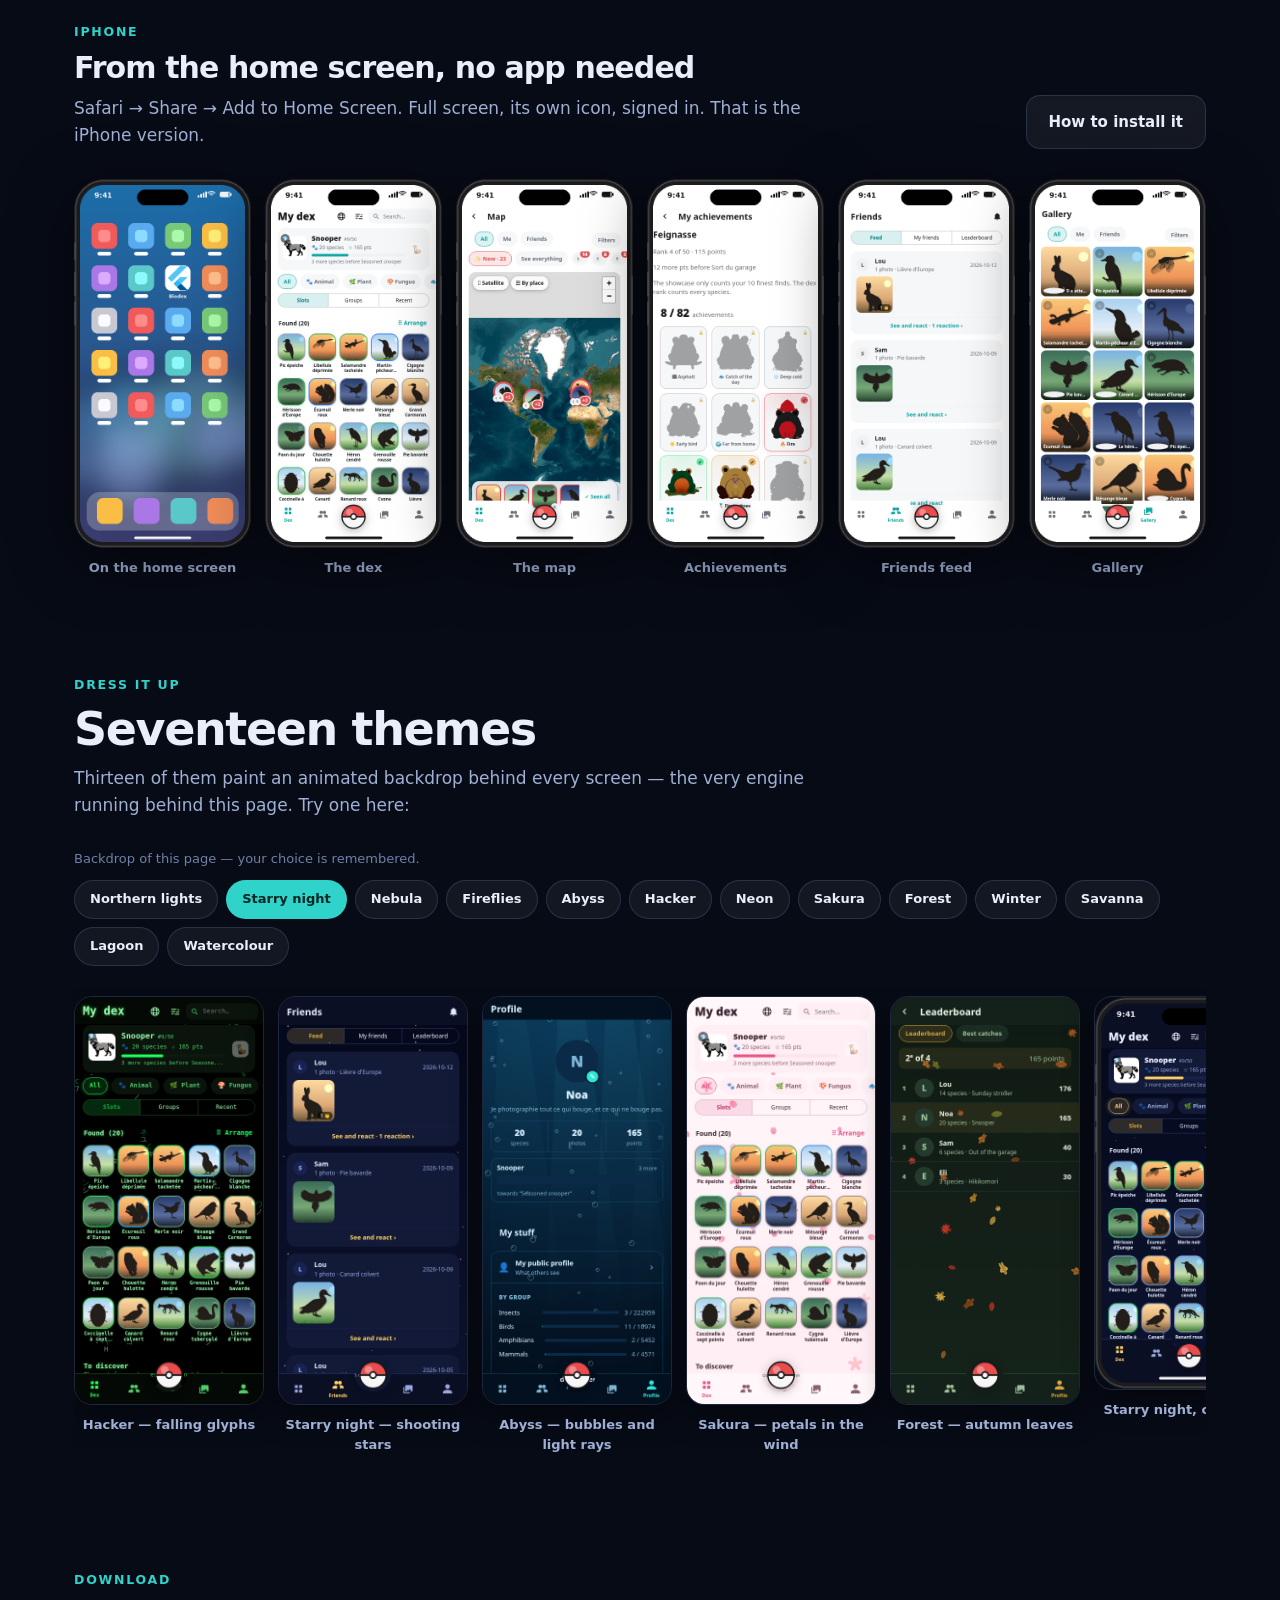
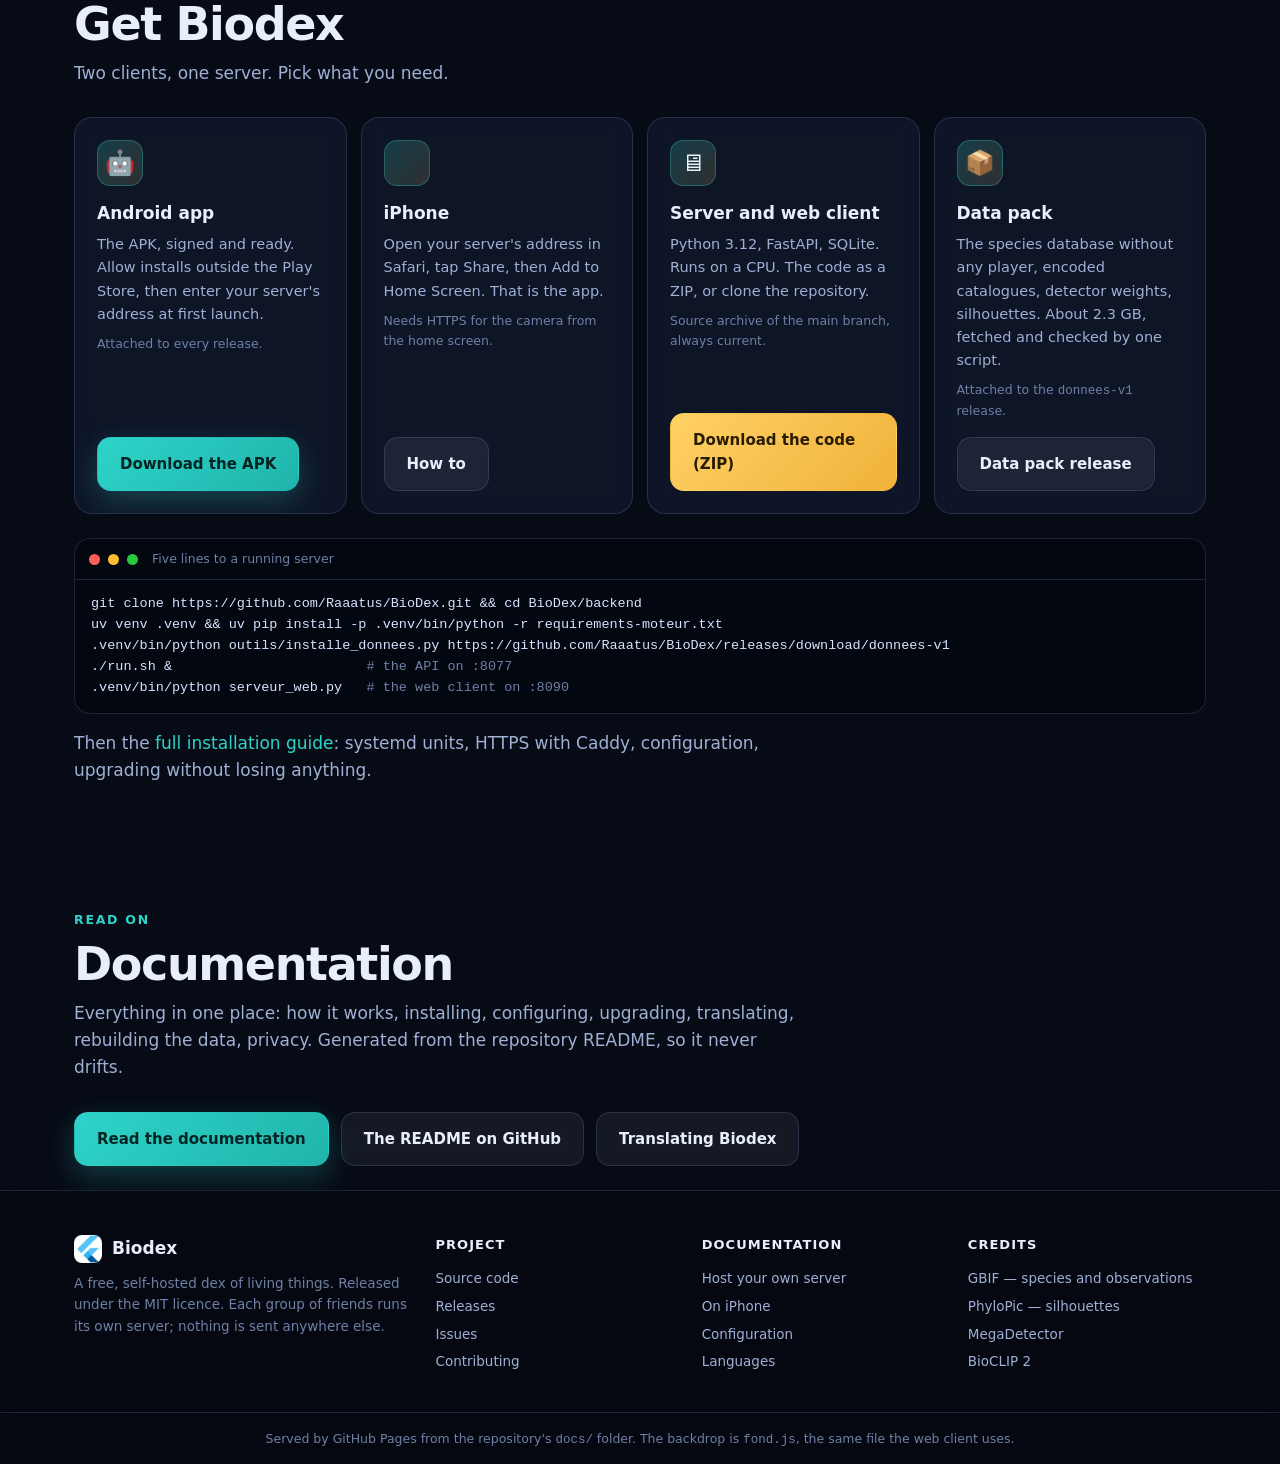
==== commit aa07e825: "Website: screenshots in English, centred pill navigation, three-phone hero, filterable gallery, stru" ====
--- a/docs/index.html
+++ b/docs/index.html
@@ -15,112 +15,143 @@
 <body>
 <div class="page">
   <header class="barre">
-    <a class="marque" href="./"><img src="icone.png" alt="">Biodex</a>
-    <nav>
-      <a href="#fonctions">Features</a>
-      <a href="#moteur">How it works</a>
-      <a href="#captures">Screenshots</a>
-      <a href="#themes">Themes</a>
-      <a href="#telecharger">Download</a>
-      <a href="docs.html">Documentation</a>
-      <a href="https://github.com/Raaatus/BioDex">GitHub</a>
-      <a class="cta" href="#telecharger">Get Biodex</a>
-    </nav>
+    <div class="dedans">
+      <a class="marque" href="./"><img src="icone.png" alt="">Biodex</a>
+      <nav aria-label="Sections">
+        <a href="#fonctions">Features</a>
+        <a href="#moteur">How it works</a>
+        <a href="#captures">Screenshots</a>
+        <a href="#themes">Themes</a>
+        <a href="#telecharger">Download</a>
+        <a href="docs.html">Docs</a>
+      </nav>
+      <div class="actions">
+        <button class="menu" aria-label="Menu" aria-expanded="false">☰</button>
+        <a href="https://github.com/Raaatus/BioDex" aria-label="GitHub"><svg viewBox="0 0 16 16" aria-hidden="true"><path d="M8 0C3.58 0 0 3.58 0 8c0 3.54 2.29 6.53 5.47 7.59.4.07.55-.17.55-.38 0-.19-.01-.82-.01-1.49-2.01.37-2.53-.49-2.69-.94-.09-.23-.48-.94-.82-1.13-.28-.15-.68-.52-.01-.53.63-.01 1.08.58 1.23.82.72 1.21 1.87.87 2.33.66.07-.52.28-.87.51-1.07-1.78-.2-3.64-.89-3.64-3.95 0-.87.31-1.59.82-2.15-.08-.2-.36-1.02.08-2.12 0 0 .67-.21 2.2.82.64-.18 1.32-.27 2-.27.68 0 1.36.09 2 .27 1.53-1.04 2.2-.82 2.2-.82.44 1.1.16 1.92.08 2.12.51.56.82 1.27.82 2.15 0 3.07-1.87 3.75-3.65 3.95.29.25.54.73.54 1.48 0 1.07-.01 1.93-.01 2.2 0 .21.15.46.55.38A8.013 8.013 0 0 0 16 8c0-4.42-3.58-8-8-8z"/></svg>GitHub</a>
+        <a class="cta" href="#telecharger">Get Biodex</a>
+      </div>
+      <div class="tiroir">
+        <a href="#fonctions">Features</a>
+        <a href="#moteur">How it works</a>
+        <a href="#captures">Screenshots</a>
+        <a href="#themes">Themes</a>
+        <a href="#telecharger">Download</a>
+        <a href="docs.html">Documentation</a>
+        <a href="https://github.com/Raaatus/BioDex">GitHub</a>
+      </div>
+    </div>
   </header>
 
   <section class="heros">
-    <div>
-      <span class="etiquette">Free · self-hosted · no tracking</span>
-      <h1>The <span>dex</span> of living things.</h1>
-      <p class="accroche">Photograph whatever you come across. Your own server recognises it among nearly a million species and fills the slot. Your friends do the same — and you compare.</p>
-      <div class="boutons">
-        <a class="bouton principal" href="https://github.com/Raaatus/BioDex/releases/latest">⬇ Android app</a>
-        <a class="bouton secondaire" href="docs.html#on-iphone-no-app-the-website"> iPhone: add to home screen</a>
-        <a class="bouton secondaire" href="docs.html#host-your-own-server">🖥 Host your server</a>
-      </div>
-      <div class="chiffres">
-        <div><b>976 000</b><span>species slots</span></div>
-        <div><b>82</b><span>achievements, each with a 3D frog</span></div>
-        <div><b>50</b><span>ranks to climb</span></div>
-        <div><b>17</b><span>themes, 13 animated</span></div>
-      </div>
-    </div>
-    <div class="telephone">
-      <div class="halo"></div>
-      <img src="captures/ios-dex.png" alt="Biodex on a phone: the dex">
-    </div>
-  </section>
+    <span class="etiquette"><i></i>Free · self-hosted · no tracking</span>
+    <h1>The <span>dex</span> of<br>living things.</h1>
+    <p class="accroche">Photograph whatever you come across. Your own server recognises it among nearly a million species and fills the slot. Your friends do the same — and you compare.</p>
+    <div class="boutons">
+      <a class="bouton principal" href="https://github.com/Raaatus/BioDex/releases/latest">⬇ Android app</a>
+      <a class="bouton secondaire" href="docs.html#on-iphone-no-app-the-website"> iPhone: add to home screen</a>
+      <a class="bouton secondaire" href="docs.html#host-your-own-server">🖥 Host your server</a>
+    </div>
+    <div class="chiffres">
+      <div><b>976 000</b><span>species slots</span></div>
+      <div><b>82</b><span>achievements, each with a 3D frog</span></div>
+      <div><b>50</b><span>ranks to climb</span></div>
+      <div><b>17</b><span>themes, 13 animated</span></div>
+    </div>
+  </section>
+  <div class="scene">
+    <div class="tel gauche" data-nom="The map"><img src="captures/ios-carte.png" alt="Biodex on a phone: the map" loading="eager"></div>
+    <div class="tel centre" data-nom="The dex"><img src="captures/ios-dex.png" alt="Biodex on a phone: the dex" loading="eager"></div>
+    <div class="tel droite" data-nom="A species"><img src="captures/ios-fiche.png" alt="Biodex on a phone: a species sheet" loading="eager"></div>
+  </div>
 
   <section id="fonctions">
+    <span class="surtitre">What it does</span>
     <h2>Point. Shoot. Collect.</h2>
     <p class="intro">Everything a collection needs, and nothing that phones home. No email, no account anywhere, no central server: each group of friends hosts its own.</p>
     <div class="cartes">
-      <div class="carte"><div class="ico">📸</div><h3>Photograph</h3><p>From the Android app or the website. Crop, straighten, cut the animal out with your finger before sending. Four kingdoms: animals, plants, fungi, and an aquatic lens for fish.</p></div>
-      <div class="carte"><div class="ico">🧠</div><h3>Recognise</h3><p>MegaDetector frames the animal, BioCLIP 2 names it, Pl@ntNet takes the plants, FungiTastic the mushrooms. A frequency prior rules out the improbable exotic cousin.</p></div>
-      <div class="carte"><div class="ico">📚</div><h3>Collect</h3><p>One slot per accepted species — subspecies and synonyms land together. Five rarities, 5 to 150 points, once per species. Fifty ranks from “Larva” to “Go outside, seriously”.</p></div>
-      <div class="carte"><div class="ico">🏆</div><h3>Achieve</h3><p>82 achievements, each with its own 3D frog to spin and a crystal to shatter when earned. Conditions stay hidden until you reveal them.</p></div>
-      <div class="carte"><div class="ico">🧩</div><h3>Arrange</h3><p>Press and hold, move, resize to 2×2, choose the slot shape, hide, place empty slots. Your dex, laid out like a desktop, on every device.</p></div>
-      <div class="carte"><div class="ico">👥</div><h3>Share</h3><p>Friends, activity feed, five-level reactions, favourites, captions. Tag friends in a photo: it counts in their dex too. A leaderboard of the circle and a best-catches ranking.</p></div>
-      <div class="carte"><div class="ico">🗺</div><h3>Map</h3><p>Photos where they were taken, in bubbles that cluster as you zoom out. New things first — what your friends posted and you have not seen yet.</p></div>
-      <div class="carte"><div class="ico">🎨</div><h3>Dress up</h3><p>Seventeen themes. Falling glyphs, shooting stars, bubbles, a synthwave grid, autumn leaves, cherry petals, snow, northern lights, fireflies, a savanna sunset…</p></div>
-      <div class="carte"><div class="ico">🌍</div><h3>In your language</h3><p>English and French today; adding a language is a single JSON file shared by the app, the website and the server.</p></div>
+      <div class="carte apparait"><div class="ico">📸</div><h3>Photograph</h3><p>From the Android app or the website. Crop, straighten, cut the animal out with your finger before sending. Four kingdoms: animals, plants, fungi, and an aquatic lens for fish.</p></div>
+      <div class="carte apparait"><div class="ico">🧠</div><h3>Recognise</h3><p>MegaDetector frames the animal, BioCLIP 2 names it, Pl@ntNet takes the plants, FungiTastic the mushrooms. A frequency prior rules out the improbable exotic cousin.</p></div>
+      <div class="carte apparait"><div class="ico">📚</div><h3>Collect</h3><p>One slot per accepted species — subspecies and synonyms land together. Five rarities, 5 to 150 points, once per species. Fifty ranks from “Larva” to “Go outside, seriously”.</p></div>
+      <div class="carte apparait"><div class="ico">🏆</div><h3>Achieve</h3><p>82 achievements, each with its own 3D frog to spin and a crystal to shatter when earned. Conditions stay hidden until you reveal them.</p></div>
+      <div class="carte apparait"><div class="ico">🧩</div><h3>Arrange</h3><p>Press and hold, move, resize to 2×2, choose the slot shape, hide, place empty slots. Your dex, laid out like a desktop, on every device.</p></div>
+      <div class="carte apparait"><div class="ico">👥</div><h3>Share</h3><p>Friends, activity feed, five-level reactions, favourites, captions. Tag friends in a photo: it counts in their dex too. A leaderboard of the circle and a best-catches ranking.</p></div>
+      <div class="carte apparait"><div class="ico">🗺</div><h3>Map</h3><p>Photos where they were taken, in bubbles that cluster as you zoom out. New things first — what your friends posted and you have not seen yet.</p></div>
+      <div class="carte apparait"><div class="ico">🎨</div><h3>Dress up</h3><p>Seventeen themes. Falling glyphs, shooting stars, bubbles, a synthwave grid, autumn leaves, cherry petals, snow, northern lights, fireflies, a savanna sunset…</p></div>
+      <div class="carte apparait"><div class="ico">🌍</div><h3>In your language</h3><p>English and French today; adding a language is a single JSON file shared by the app, the website and the server.</p></div>
     </div>
   </section>
 
   <section id="moteur">
+    <span class="surtitre">Under the hood</span>
     <h2>How a photo becomes a slot</h2>
     <p class="intro">Four stages on your server, about fifteen seconds on an ordinary CPU, half a second on a GPU.</p>
     <div class="etapes">
-      <div class="etape"><h3>Detect</h3><p>MegaDetector v5a looks for an animal and crops it. A car or a landscape is rejected on the spot.</p></div>
-      <div class="etape"><h3>Compare</h3><p>BioCLIP 2 compares the crop to 411 626 Latin names for animals, with separate catalogues for plants and fungi.</p></div>
-      <div class="etape"><h3>Weigh</h3><p>An observation prior from GBIF reweights the raw scores: the roe deer beats the Chilean deer seen 404 times in history.</p></div>
-      <div class="etape"><h3>Decide</h3><p>Probabilities are summed per slot — cow, zebu and aurochs are one Cow — so the engine stops hesitating between close relatives.</p></div>
-    </div>
-    <div class="cartes" style="margin-top:14px">
-      <div class="carte"><div class="nombre">10/10</div><p>correct on the reference set with the observation prior, against 3/10 without it.</p></div>
-      <div class="carte"><div class="nombre">117</div><p>domestic breeds added as aliases, so a cocker and a poodle add up on “Dog” instead of waking the wolf.</p></div>
-      <div class="carte"><div class="nombre">0</div><p>bytes leaving your server, except the Wikipedia article fetched once per species and the address you ask it to geocode.</p></div>
+      <div class="etape apparait"><h3>Detect</h3><p>MegaDetector v5a looks for an animal and crops it. A car or a landscape is rejected on the spot.</p></div>
+      <div class="etape apparait"><h3>Compare</h3><p>BioCLIP 2 compares the crop to 411 626 Latin names for animals, with separate catalogues for plants and fungi.</p></div>
+      <div class="etape apparait"><h3>Weigh</h3><p>An observation prior from GBIF reweights the raw scores: the roe deer beats the Chilean deer seen 404 times in history.</p></div>
+      <div class="etape apparait"><h3>Decide</h3><p>Probabilities are summed per slot — cow, zebu and aurochs are one Cow — so the engine stops hesitating between close relatives.</p></div>
+    </div>
+    <div class="cartes trois" style="margin-top:18px">
+      <div class="carte apparait"><div class="nombre">10/10</div><p>correct on the reference set with the observation prior, against 3/10 without it.</p></div>
+      <div class="carte apparait"><div class="nombre">117</div><p>domestic breeds added as aliases, so a cocker and a poodle add up on “Dog” instead of waking the wolf.</p></div>
+      <div class="carte apparait"><div class="nombre">0</div><p>bytes leaving your server, except the Wikipedia article fetched once per species and the address you ask it to geocode.</p></div>
     </div>
   </section>
 
   <section id="captures">
-    <h2>Screenshots</h2>
-    <p class="intro">The web client on a phone, in French — switch to English in the settings. Tap a picture to enlarge it.</p>
+    <span class="surtitre">Screen by screen</span>
+    <h2>The whole client, in your pocket</h2>
+    <p class="intro">Demo accounts, demo photos — every screen of the web client as it looks on a phone. Tap any picture to enlarge it.</p>
+    <div class="filtres" role="group" aria-label="Filter screenshots">
+      <button class="actif" data-filtre="tous">All</button>
+      <button data-filtre="dex">Dex</button>
+      <button data-filtre="carte">Map</button>
+      <button data-filtre="social">Friends</button>
+      <button data-filtre="profil">Profile</button>
+    </div>
     <div class="galerie">
-      <figure><img src="captures/dex.png" alt="The dex" loading="lazy"><figcaption>The dex</figcaption></figure>
-      <figure><img src="captures/fiche.png" alt="A species" loading="lazy"><figcaption>A species</figcaption></figure>
-      <figure><img src="captures/ranger.png" alt="Arranging the dex" loading="lazy"><figcaption>Arranging the dex</figcaption></figure>
-      <figure><img src="captures/carte.png" alt="The map" loading="lazy"><figcaption>The map of finds</figcaption></figure>
-      <figure><img src="captures/carte-lieu.png" alt="A place" loading="lazy"><figcaption>Photos at one place</figcaption></figure>
-      <figure><img src="captures/amis.png" alt="Friends feed" loading="lazy"><figcaption>The friends feed</figcaption></figure>
-      <figure><img src="captures/classement.png" alt="Leaderboard" loading="lazy"><figcaption>Leaderboard</figcaption></figure>
-      <figure><img src="captures/dex-ami.png" alt="A friend's dex" loading="lazy"><figcaption>A friend's dex</figcaption></figure>
-      <figure><img src="captures/profil.png" alt="Profile" loading="lazy"><figcaption>Profile</figcaption></figure>
-      <figure><img src="captures/succes.png" alt="Achievements" loading="lazy"><figcaption>Achievements</figcaption></figure>
-      <figure><img src="captures/paliers.png" alt="Ranks" loading="lazy"><figcaption>The 50 ranks</figcaption></figure>
-      <figure><img src="captures/galerie.png" alt="Gallery" loading="lazy"><figcaption>Gallery</figcaption></figure>
-      <figure><img src="captures/vitrine.png" alt="Showcase" loading="lazy"><figcaption>Showcase</figcaption></figure>
-      <figure><img src="captures/capture.png" alt="Capture" loading="lazy"><figcaption>Capture</figcaption></figure>
-      <figure><img src="captures/reglages.png" alt="Settings" loading="lazy"><figcaption>Settings and themes</figcaption></figure>
-      <figure><img src="captures/dex-en.png" alt="In English" loading="lazy"><figcaption>In English</figcaption></figure>
-    </div>
-    <h2 style="margin-top:48px;font-size:28px">On an iPhone, from the home screen</h2>
-    <p class="intro">No iOS app, and none needed: Safari → Share → Add to Home Screen. Full screen, its own icon, signed in.</p>
+      <figure data-cat="dex"><div class="ecran"><img src="captures/dex.png" alt="The dex" loading="lazy"></div><figcaption>The dex</figcaption></figure>
+      <figure data-cat="dex"><div class="ecran"><img src="captures/fiche.png" alt="A species" loading="lazy"></div><figcaption>A species</figcaption></figure>
+      <figure data-cat="dex"><div class="ecran"><img src="captures/ranger.png" alt="Arranging the dex" loading="lazy"></div><figcaption>Arranging the dex</figcaption></figure>
+      <figure data-cat="dex"><div class="ecran"><img src="captures/capture.png" alt="Capture" loading="lazy"></div><figcaption>Capture</figcaption></figure>
+      <figure data-cat="carte"><div class="ecran"><img src="captures/carte.png" alt="The map" loading="lazy"></div><figcaption>The map of finds</figcaption></figure>
+      <figure data-cat="carte"><div class="ecran"><img src="captures/carte-lieu.png" alt="A place" loading="lazy"></div><figcaption>Photos at one place</figcaption></figure>
+      <figure data-cat="social"><div class="ecran"><img src="captures/amis.png" alt="Friends feed" loading="lazy"></div><figcaption>The friends feed</figcaption></figure>
+      <figure data-cat="social"><div class="ecran"><img src="captures/classement.png" alt="Leaderboard" loading="lazy"></div><figcaption>Leaderboard</figcaption></figure>
+      <figure data-cat="social"><div class="ecran"><img src="captures/vitrine.png" alt="Best catches" loading="lazy"></div><figcaption>Best catches</figcaption></figure>
+      <figure data-cat="social"><div class="ecran"><img src="captures/dex-ami.png" alt="A friend's dex" loading="lazy"></div><figcaption>A friend's dex</figcaption></figure>
+      <figure data-cat="social"><div class="ecran"><img src="captures/galerie.png" alt="Gallery" loading="lazy"></div><figcaption>Gallery</figcaption></figure>
+      <figure data-cat="social"><div class="ecran"><img src="captures/notifications.png" alt="Notifications" loading="lazy"></div><figcaption>Notifications</figcaption></figure>
+      <figure data-cat="profil"><div class="ecran"><img src="captures/profil.png" alt="Profile" loading="lazy"></div><figcaption>Profile</figcaption></figure>
+      <figure data-cat="profil"><div class="ecran"><img src="captures/succes.png" alt="Achievements" loading="lazy"></div><figcaption>Achievements</figcaption></figure>
+      <figure data-cat="profil"><div class="ecran"><img src="captures/paliers.png" alt="Ranks" loading="lazy"></div><figcaption>The 50 ranks</figcaption></figure>
+      <figure data-cat="profil"><div class="ecran"><img src="captures/reglages.png" alt="Settings" loading="lazy"></div><figcaption>Settings and themes</figcaption></figure>
+      <figure data-cat="dex"><div class="ecran"><img src="captures/dex-fr.png" alt="The dex, in French" loading="lazy"></div><figcaption>Same thing, in French</figcaption></figure>
+    </div>
+    <div class="entete" style="margin-top:56px">
+      <div>
+        <span class="surtitre">iPhone</span>
+        <h2 style="font-size:30px">From the home screen, no app needed</h2>
+        <p class="intro">Safari → Share → Add to Home Screen. Full screen, its own icon, signed in. That is the iPhone version.</p>
+      </div>
+      <a class="bouton secondaire" href="docs.html#on-iphone-no-app-the-website">How to install it</a>
+    </div>
     <div class="galerie telephones">
       <figure><img src="captures/ios-accueil.png" alt="Home screen" loading="lazy"><figcaption>On the home screen</figcaption></figure>
       <figure><img src="captures/ios-dex.png" alt="The dex" loading="lazy"><figcaption>The dex</figcaption></figure>
       <figure><img src="captures/ios-carte.png" alt="The map" loading="lazy"><figcaption>The map</figcaption></figure>
-      <figure><img src="captures/ios-fiche.png" alt="A species" loading="lazy"><figcaption>A species</figcaption></figure>
+      <figure><img src="captures/ios-succes.png" alt="Achievements" loading="lazy"><figcaption>Achievements</figcaption></figure>
       <figure><img src="captures/ios-amis.png" alt="Friends" loading="lazy"><figcaption>Friends feed</figcaption></figure>
       <figure><img src="captures/ios-galerie.png" alt="Gallery" loading="lazy"><figcaption>Gallery</figcaption></figure>
     </div>
   </section>
 
   <section id="themes">
+    <span class="surtitre">Dress it up</span>
     <h2>Seventeen themes</h2>
-    <p class="intro">Thirteen of them with an animated backdrop behind every screen — the very same engine that is painting behind this page. Pick one below.</p>
+    <p class="intro">Thirteen of them paint an animated backdrop behind every screen — the very engine running behind this page. Try one here:</p>
     <div class="decors"></div>
-    <div class="themes" style="margin-top:14px">
+    <div class="themes" style="margin-top:22px">
       <figure><img src="captures/theme-hacker.png" alt="Hacker" loading="lazy"><figcaption>Hacker — falling glyphs</figcaption></figure>
       <figure><img src="captures/theme-nuit.png" alt="Starry night" loading="lazy"><figcaption>Starry night — shooting stars</figcaption></figure>
       <figure><img src="captures/theme-abysses.png" alt="Abyss" loading="lazy"><figcaption>Abyss — bubbles and light rays</figcaption></figure>
@@ -132,43 +163,48 @@
   </section>
 
   <section id="telecharger">
+    <span class="surtitre">Download</span>
     <h2>Get Biodex</h2>
     <p class="intro">Two clients, one server. Pick what you need.</p>
     <div class="telechargements">
-      <div class="carte">
+      <div class="carte apparait">
         <div class="ico">🤖</div><h3>Android app</h3>
         <p>The APK, signed and ready. Allow installs outside the Play Store, then enter your server's address at first launch.</p>
         <small>Attached to every release.</small>
         <a class="bouton principal" href="https://github.com/Raaatus/BioDex/releases/latest">Download the APK</a>
       </div>
-      <div class="carte">
+      <div class="carte apparait">
         <div class="ico"></div><h3>iPhone</h3>
         <p>Open your server's address in Safari, tap Share, then Add to Home Screen. That is the app.</p>
         <small>Needs HTTPS for the camera from the home screen.</small>
         <a class="bouton secondaire" href="docs.html#on-iphone-no-app-the-website">How to</a>
       </div>
-      <div class="carte">
+      <div class="carte apparait">
         <div class="ico">🖥</div><h3>Server and web client</h3>
         <p>Python 3.12, FastAPI, SQLite. Runs on a CPU. The code as a ZIP, or clone the repository.</p>
         <small>Source archive of the main branch, always current.</small>
         <a class="bouton or" href="https://github.com/Raaatus/BioDex/archive/refs/heads/main.zip">Download the code (ZIP)</a>
       </div>
-      <div class="carte">
+      <div class="carte apparait">
         <div class="ico">📦</div><h3>Data pack</h3>
         <p>The species database without any player, encoded catalogues, detector weights, silhouettes. About 2.3 GB, fetched and checked by one script.</p>
         <small>Attached to the <code>donnees-v1</code> release.</small>
         <a class="bouton secondaire" href="https://github.com/Raaatus/BioDex/releases/tag/donnees-v1">Data pack release</a>
       </div>
     </div>
-    <pre><code>git clone https://github.com/Raaatus/BioDex.git &amp;&amp; cd BioDex/backend
+    <div class="terminal apparait">
+      <div class="titre"><i></i><i></i><i></i><span>Five lines to a running server</span></div>
+      <pre><code>git clone https://github.com/Raaatus/BioDex.git &amp;&amp; cd BioDex/backend
 uv venv .venv &amp;&amp; uv pip install -p .venv/bin/python -r requirements-moteur.txt
 .venv/bin/python outils/installe_donnees.py https://github.com/Raaatus/BioDex/releases/download/donnees-v1
-./run.sh &amp;                        # the API on :8077
-.venv/bin/python serveur_web.py   # the web client on :8090</code></pre>
-    <p class="intro" style="margin-top:14px">Then the <a href="docs.html#host-your-own-server">full installation guide</a>: systemd units, HTTPS with Caddy, configuration, upgrading without losing anything.</p>
+./run.sh &amp;                        <span class="c"># the API on :8077</span>
+.venv/bin/python serveur_web.py   <span class="c"># the web client on :8090</span></code></pre>
+    </div>
+    <p class="intro" style="margin-top:16px">Then the <a href="docs.html#host-your-own-server">full installation guide</a>: systemd units, HTTPS with Caddy, configuration, upgrading without losing anything.</p>
   </section>
 
   <section id="documentation">
+    <span class="surtitre">Read on</span>
     <h2>Documentation</h2>
     <p class="intro">Everything in one place: how it works, installing, configuring, upgrading, translating, rebuilding the data, privacy. Generated from the repository README, so it never drifts.</p>
     <div class="boutons">
@@ -180,8 +216,34 @@
 </div>
 
 <footer>
-  Biodex is released under the MIT licence. Species and observations from <a href="https://www.gbif.org/">GBIF</a>, silhouettes from <a href="https://www.phylopic.org/">PhyloPic</a> and its contributors, articles from Wikipedia, recognition from MegaDetector, BioCLIP 2, Pl@ntNet and FungiTastic.<br>
-  This page is served by GitHub Pages from the repository's <code>docs/</code> folder. The backdrop behind it is <code>fond.js</code>, the same file the web client uses.
+  <div class="dedans">
+    <div>
+      <div class="marque"><img src="icone.png" alt="">Biodex</div>
+      <p>A free, self-hosted dex of living things. Released under the MIT licence. Each group of friends runs its own server; nothing is sent anywhere else.</p>
+    </div>
+    <div>
+      <h4>Project</h4>
+      <a href="https://github.com/Raaatus/BioDex">Source code</a>
+      <a href="https://github.com/Raaatus/BioDex/releases">Releases</a>
+      <a href="https://github.com/Raaatus/BioDex/issues">Issues</a>
+      <a href="https://github.com/Raaatus/BioDex/blob/main/CONTRIBUTING.md">Contributing</a>
+    </div>
+    <div>
+      <h4>Documentation</h4>
+      <a href="docs.html#host-your-own-server">Host your own server</a>
+      <a href="docs.html#on-iphone-no-app-the-website">On iPhone</a>
+      <a href="docs.html#configuration">Configuration</a>
+      <a href="docs.html#languages">Languages</a>
+    </div>
+    <div>
+      <h4>Credits</h4>
+      <a href="https://www.gbif.org/">GBIF — species and observations</a>
+      <a href="https://www.phylopic.org/">PhyloPic — silhouettes</a>
+      <a href="https://github.com/microsoft/CameraTraps">MegaDetector</a>
+      <a href="https://imageomics.github.io/bioclip-2/">BioCLIP 2</a>
+    </div>
+  </div>
+  <div class="bas">Served by GitHub Pages from the repository's <code>docs/</code> folder. The backdrop is <code>fond.js</code>, the same file the web client uses.</div>
 </footer>
 
 <script src="fond.js"></script>
--- a/docs/style.css
+++ b/docs/style.css
@@ -5,111 +5,175 @@
   --bordure: rgba(140, 170, 230, .18); --texte: #e9eefb; --doux: #9fb0d4; --sourd: #6f80a6;
   --accent: #2fd3c9; --accent2: #ffd166; --rose: #ff6fa8; --vert: #5df2a6;
   --rayon: 18px; --ombre: 0 20px 60px rgba(0, 0, 0, .45);
+  --largeur: 1180px; --gouttiere: 24px;
 }
 * { box-sizing: border-box; }
-html { scroll-behavior: smooth; }
+html { scroll-behavior: smooth; scroll-padding-top: 84px; }
 body { margin: 0; font: 16px/1.6 "Inter", system-ui, -apple-system, "Segoe UI", Roboto, sans-serif; color: var(--texte); background: var(--fond); overflow-x: hidden; }
 a { color: var(--accent); text-decoration: none; }
 a:hover { text-decoration: underline; }
 img { max-width: 100%; display: block; }
 code, pre { font-family: ui-monospace, "JetBrains Mono", Menlo, Consolas, monospace; }
+button { font: inherit; }
+::selection { background: rgba(47, 211, 201, .35); }
 
 /* ── le décor animé, derrière tout ───────────────────────────────────────── */
 #fond-anime { position: fixed; inset: 0; z-index: 0; pointer-events: none; width: 100%; height: 100%; opacity: .9; }
 body::after { content: ""; position: fixed; inset: 0; z-index: 0; pointer-events: none; background: linear-gradient(180deg, rgba(7, 11, 22, .15), rgba(7, 11, 22, .55) 60%, rgba(7, 11, 22, .9)); }
+body.decor-clair::after { background: linear-gradient(180deg, rgba(7, 11, 22, .45), rgba(7, 11, 22, .7) 60%, rgba(7, 11, 22, .92)); }
 .page { position: relative; z-index: 1; }
 
-/* ── la barre ────────────────────────────────────────────────────────────── */
-.barre { position: sticky; top: 0; z-index: 20; display: flex; align-items: center; gap: 18px; padding: 12px 22px; background: rgba(7, 11, 22, .6); backdrop-filter: blur(14px); -webkit-backdrop-filter: blur(14px); border-bottom: 1px solid var(--bordure); }
-.barre .marque { display: flex; align-items: center; gap: 10px; font-weight: 800; font-size: 18px; color: var(--texte); letter-spacing: -.01em; }
-.barre .marque img { width: 30px; height: 30px; border-radius: 9px; }
-.barre nav { margin-left: auto; display: flex; gap: 4px; flex-wrap: wrap; }
-.barre nav a { padding: 8px 12px; border-radius: 10px; color: var(--doux); font-weight: 600; font-size: 14px; }
-.barre nav a:hover, .barre nav a.actif { background: rgba(255, 255, 255, .07); color: var(--texte); text-decoration: none; }
-.barre nav a.cta { background: var(--accent); color: #042523; }
-
-/* ── le héros ─────────────────────────────────────────────────────────────── */
-.heros { max-width: 1140px; margin: 0 auto; padding: 84px 22px 40px; display: grid; grid-template-columns: 1.15fr .85fr; gap: 40px; align-items: center; }
-.heros .etiquette { display: inline-block; padding: 6px 12px; border-radius: 999px; border: 1px solid var(--bordure); background: rgba(255, 255, 255, .05); color: var(--accent2); font-size: 12px; font-weight: 700; letter-spacing: .08em; text-transform: uppercase; }
-.heros h1 { font-size: clamp(44px, 7vw, 84px); line-height: 1.02; letter-spacing: -.03em; margin: 18px 0 14px; }
+/* ── la barre : la marque, les pilules au centre, les actions à droite ──── */
+.barre { position: sticky; top: 0; z-index: 20; background: rgba(7, 11, 22, .55); backdrop-filter: blur(16px) saturate(1.3); -webkit-backdrop-filter: blur(16px) saturate(1.3); border-bottom: 1px solid var(--bordure); }
+.barre .dedans { max-width: var(--largeur); margin: 0 auto; padding: 10px var(--gouttiere); display: grid; grid-template-columns: 1fr auto 1fr; align-items: center; gap: 16px; }
+.barre .marque { display: flex; align-items: center; gap: 10px; font-weight: 800; font-size: 18px; color: var(--texte); letter-spacing: -.01em; justify-self: start; }
+.barre .marque:hover { text-decoration: none; }
+.barre .marque img { width: 32px; height: 32px; border-radius: 10px; box-shadow: 0 4px 14px rgba(47, 211, 201, .25); }
+.barre nav { display: flex; align-items: center; gap: 2px; padding: 4px; border-radius: 999px; border: 1px solid var(--bordure); background: rgba(255, 255, 255, .04); }
+.barre nav a { position: relative; padding: 7px 14px; border-radius: 999px; color: var(--doux); font-weight: 600; font-size: 13.5px; white-space: nowrap; transition: color .15s, background .15s; }
+.barre nav a:hover { color: var(--texte); background: rgba(255, 255, 255, .07); text-decoration: none; }
+.barre nav a.actif { color: #042523; background: var(--accent); box-shadow: 0 4px 16px rgba(47, 211, 201, .35); }
+.barre .actions { justify-self: end; display: flex; align-items: center; gap: 8px; }
+.barre .actions a { display: inline-flex; align-items: center; gap: 8px; padding: 8px 14px; border-radius: 999px; font-weight: 700; font-size: 13.5px; border: 1px solid var(--bordure); color: var(--texte); background: rgba(255, 255, 255, .05); transition: transform .15s, background .15s; }
+.barre .actions a:hover { text-decoration: none; transform: translateY(-1px); background: rgba(255, 255, 255, .1); }
+.barre .actions a.cta { background: linear-gradient(135deg, var(--accent), #1fb4ab); color: #042523; border-color: transparent; box-shadow: 0 6px 20px rgba(47, 211, 201, .3); }
+.barre .actions svg { width: 18px; height: 18px; fill: currentColor; }
+.barre .menu { display: none; width: 40px; height: 40px; border-radius: 12px; border: 1px solid var(--bordure); background: rgba(255, 255, 255, .05); color: var(--texte); cursor: pointer; font-size: 18px; }
+.barre .tiroir { display: none; }
+
+/* ── le héros, centré, avec trois téléphones en scène ───────────────────── */
+.heros { max-width: var(--largeur); margin: 0 auto; padding: 72px var(--gouttiere) 0; text-align: center; }
+.heros .etiquette { display: inline-flex; align-items: center; gap: 8px; padding: 6px 14px; border-radius: 999px; border: 1px solid rgba(255, 209, 102, .35); background: rgba(255, 209, 102, .08); color: var(--accent2); font-size: 12px; font-weight: 700; letter-spacing: .08em; text-transform: uppercase; }
+.heros .etiquette i { width: 7px; height: 7px; border-radius: 50%; background: var(--vert); box-shadow: 0 0 10px var(--vert); animation: pulse 2s ease-in-out infinite; }
+@keyframes pulse { 50% { opacity: .35; } }
+.heros h1 { font-size: clamp(44px, 7.2vw, 92px); line-height: 1; letter-spacing: -.035em; margin: 22px auto 16px; }
 .heros h1 span { background: linear-gradient(90deg, var(--accent), var(--vert) 50%, var(--accent2)); -webkit-background-clip: text; background-clip: text; color: transparent; }
-.heros .accroche { font-size: clamp(18px, 2.2vw, 22px); color: var(--doux); max-width: 56ch; margin: 0 0 28px; }
+.heros .accroche { font-size: clamp(17px, 2vw, 21px); color: var(--doux); max-width: 60ch; margin: 0 auto 30px; }
 .boutons { display: flex; gap: 12px; flex-wrap: wrap; }
-.bouton { display: inline-flex; align-items: center; gap: 10px; padding: 14px 22px; border-radius: 14px; font-weight: 700; font-size: 15px; border: 1px solid transparent; transition: transform .15s, box-shadow .15s; }
+.heros .boutons { justify-content: center; }
+.bouton { display: inline-flex; align-items: center; gap: 10px; padding: 14px 22px; border-radius: 14px; font-weight: 700; font-size: 15px; border: 1px solid transparent; transition: transform .15s, box-shadow .15s, background .15s; }
 .bouton:hover { text-decoration: none; transform: translateY(-2px); box-shadow: var(--ombre); }
-.bouton.principal { background: linear-gradient(135deg, var(--accent), #1fb4ab); color: #042523; }
-.bouton.secondaire { border-color: var(--bordure); background: rgba(255, 255, 255, .06); color: var(--texte); }
+.bouton.principal { background: linear-gradient(135deg, var(--accent), #1fb4ab); color: #042523; box-shadow: 0 10px 30px rgba(47, 211, 201, .25); }
+.bouton.secondaire { border-color: var(--bordure); background: rgba(255, 255, 255, .06); color: var(--texte); backdrop-filter: blur(8px); }
+.bouton.secondaire:hover { background: rgba(255, 255, 255, .11); }
 .bouton.or { background: linear-gradient(135deg, var(--accent2), #f0b23a); color: #2a1c00; }
-.heros .chiffres { display: flex; gap: 26px; margin-top: 30px; flex-wrap: wrap; }
-.heros .chiffres b { display: block; font-size: 26px; letter-spacing: -.02em; }
-.heros .chiffres span { color: var(--sourd); font-size: 13px; }
-.telephone { position: relative; justify-self: center; width: min(360px, 90vw); filter: drop-shadow(0 30px 60px rgba(0, 0, 0, .6)); animation: flotte 7s ease-in-out infinite; }
-.telephone img { width: 100%; }
-.telephone .halo { position: absolute; inset: -20% -10%; z-index: -1; background: radial-gradient(ellipse at 50% 40%, rgba(47, 211, 201, .35), transparent 60%); filter: blur(30px); }
-@keyframes flotte { 0%, 100% { transform: translateY(0) rotate(-1.5deg); } 50% { transform: translateY(-14px) rotate(1deg); } }
-@media (prefers-reduced-motion: reduce) { .telephone { animation: none; } }
-
-/* ── sections ─────────────────────────────────────────────────────────────── */
-section { max-width: 1140px; margin: 0 auto; padding: 56px 22px; }
-section h2 { font-size: clamp(30px, 4vw, 44px); letter-spacing: -.025em; margin: 0 0 8px; }
-section .intro { color: var(--doux); font-size: 17px; max-width: 70ch; margin: 0 0 28px; }
-.cartes { display: grid; grid-template-columns: repeat(auto-fit, minmax(250px, 1fr)); gap: 14px; }
-.carte { background: var(--fond2); border: 1px solid var(--bordure); border-radius: var(--rayon); padding: 20px; backdrop-filter: blur(10px); -webkit-backdrop-filter: blur(10px); transition: transform .15s, border-color .15s; }
-.carte:hover { transform: translateY(-3px); border-color: rgba(47, 211, 201, .45); }
-.carte .ico { font-size: 28px; margin-bottom: 8px; }
+.heros .chiffres { display: flex; justify-content: center; gap: 0; margin: 38px auto 0; flex-wrap: wrap; border: 1px solid var(--bordure); border-radius: 999px; background: rgba(255, 255, 255, .04); backdrop-filter: blur(8px); width: max-content; max-width: 100%; }
+.heros .chiffres div { padding: 12px 26px; border-right: 1px solid var(--bordure); }
+.heros .chiffres div:last-child { border-right: 0; }
+.heros .chiffres b { display: block; font-size: 24px; letter-spacing: -.02em; line-height: 1.1; }
+.heros .chiffres span { color: var(--sourd); font-size: 12.5px; }
+
+.scene { position: relative; max-width: var(--largeur); margin: 20px auto 0; padding: 30px var(--gouttiere) 120px; display: flex; justify-content: center; align-items: flex-end; gap: 0; min-height: 420px; }
+.scene::before { content: ""; position: absolute; left: 50%; bottom: 0; width: min(900px, 90vw); height: 55%; transform: translateX(-50%); background: radial-gradient(ellipse at 50% 100%, rgba(47, 211, 201, .32), transparent 65%); filter: blur(30px); pointer-events: none; }
+.scene .tel { position: relative; width: min(300px, 28vw); margin: 0 -22px; filter: drop-shadow(0 30px 50px rgba(0, 0, 0, .65)); transition: transform .6s cubic-bezier(.2, .8, .2, 1); }
+.scene .tel img { width: 100%; }
+.scene .tel.gauche { transform: translateY(70px) rotate(-7deg); z-index: 1; animation: flotte-g 9s ease-in-out infinite; }
+.scene .tel.centre { width: min(340px, 32vw); z-index: 2; animation: flotte-c 7s ease-in-out infinite; }
+.scene .tel.droite { transform: translateY(70px) rotate(7deg); z-index: 1; animation: flotte-d 10s ease-in-out infinite; }
+@keyframes flotte-c { 50% { transform: translateY(-14px); } }
+@keyframes flotte-g { 0%, 100% { transform: translateY(70px) rotate(-7deg); } 50% { transform: translateY(58px) rotate(-6deg); } }
+@keyframes flotte-d { 0%, 100% { transform: translateY(70px) rotate(7deg); } 50% { transform: translateY(56px) rotate(6deg); } }
+.scene .tel::after { content: attr(data-nom); position: absolute; left: 50%; bottom: -34px; transform: translateX(-50%); color: var(--sourd); font-size: 12.5px; font-weight: 600; white-space: nowrap; }
+@media (prefers-reduced-motion: reduce) { .scene .tel, .heros .etiquette i { animation: none !important; } }
+
+/* ── les sections ─────────────────────────────────────────────────────────── */
+section { max-width: var(--largeur); margin: 0 auto; padding: 72px var(--gouttiere) 24px; }
+section h2 { font-size: clamp(30px, 4vw, 46px); letter-spacing: -.03em; margin: 0 0 10px; line-height: 1.08; }
+section .surtitre { display: block; color: var(--accent); font-size: 12.5px; font-weight: 800; letter-spacing: .14em; text-transform: uppercase; margin-bottom: 10px; }
+section .intro { color: var(--doux); font-size: 17px; max-width: 68ch; margin: 0 0 30px; }
+section .entete { display: grid; grid-template-columns: 1fr auto; align-items: end; gap: 20px; }
+section .entete .intro { margin-bottom: 0; }
+section .entete + * { margin-top: 30px; }
+
+/* ce qui apparaît en défilant */
+.apparait { opacity: 0; transform: translateY(18px); transition: opacity .6s ease, transform .6s cubic-bezier(.2, .8, .2, 1); }
+.apparait.visible { opacity: 1; transform: none; }
+@media (prefers-reduced-motion: reduce) { .apparait { opacity: 1; transform: none; transition: none; } }
+
+.cartes { display: grid; grid-template-columns: repeat(auto-fit, minmax(300px, 1fr)); gap: 14px; }
+.carte { position: relative; background: var(--fond2); border: 1px solid var(--bordure); border-radius: var(--rayon); padding: 22px; backdrop-filter: blur(10px); -webkit-backdrop-filter: blur(10px); transition: transform .2s, border-color .2s, box-shadow .2s; overflow: hidden; }
+.carte::before { content: ""; position: absolute; inset: 0; background: radial-gradient(circle at var(--mx, 50%) var(--my, 0%), rgba(47, 211, 201, .14), transparent 45%); opacity: 0; transition: opacity .25s; pointer-events: none; }
+.carte:hover { transform: translateY(-4px); border-color: rgba(47, 211, 201, .5); box-shadow: 0 18px 40px rgba(0, 0, 0, .35); }
+.carte:hover::before { opacity: 1; }
+.carte .ico { width: 46px; height: 46px; display: grid; place-items: center; font-size: 24px; margin-bottom: 14px; border-radius: 13px; background: linear-gradient(135deg, rgba(47, 211, 201, .22), rgba(255, 209, 102, .14)); border: 1px solid rgba(47, 211, 201, .3); }
 .carte h3 { margin: 0 0 6px; font-size: 17px; }
 .carte p { margin: 0; color: var(--doux); font-size: 14.5px; }
-.carte .nombre { font-size: 40px; font-weight: 800; letter-spacing: -.03em; color: var(--accent2); line-height: 1; margin-bottom: 6px; }
-
-/* la chaîne d'analyse */
-.etapes { display: grid; grid-template-columns: repeat(auto-fit, minmax(220px, 1fr)); gap: 14px; counter-reset: etape; }
-.etape { position: relative; background: var(--fond2); border: 1px solid var(--bordure); border-radius: var(--rayon); padding: 22px 20px 20px; }
-.etape::before { counter-increment: etape; content: counter(etape); position: absolute; top: -14px; left: 18px; width: 28px; height: 28px; border-radius: 50%; display: grid; place-items: center; background: var(--accent); color: #042523; font-weight: 800; font-size: 14px; }
+.carte .nombre { font-size: 42px; font-weight: 800; letter-spacing: -.03em; color: var(--accent2); line-height: 1; margin-bottom: 8px; }
+.cartes.trois { grid-template-columns: repeat(auto-fit, minmax(240px, 1fr)); }
+
+/* la chaîne d'analyse : quatre étapes reliées */
+.etapes { position: relative; display: grid; grid-template-columns: repeat(auto-fit, minmax(220px, 1fr)); gap: 14px; counter-reset: etape; }
+.etape { position: relative; background: var(--fond2); border: 1px solid var(--bordure); border-radius: var(--rayon); padding: 26px 20px 20px; backdrop-filter: blur(10px); }
+.etape::before { counter-increment: etape; content: counter(etape); position: absolute; top: -16px; left: 18px; width: 32px; height: 32px; border-radius: 50%; display: grid; place-items: center; background: linear-gradient(135deg, var(--accent), var(--vert)); color: #042523; font-weight: 800; font-size: 14px; box-shadow: 0 6px 16px rgba(47, 211, 201, .35); }
+.etape:not(:last-child)::after { content: ""; position: absolute; top: 0; right: -14px; width: 14px; height: 2px; background: linear-gradient(90deg, var(--accent), transparent); opacity: .7; }
 .etape h3 { margin: 4px 0 6px; font-size: 16px; }
 .etape p { margin: 0; color: var(--doux); font-size: 14px; }
 
-/* la galerie et la visionneuse */
-.galerie { display: grid; grid-template-columns: repeat(auto-fill, minmax(170px, 1fr)); gap: 14px; }
+/* la galerie, ses filtres, et la visionneuse */
+.filtres { display: flex; gap: 8px; flex-wrap: wrap; margin-bottom: 20px; }
+.filtres button, .decors button { padding: 8px 15px; border-radius: 999px; border: 1px solid var(--bordure); background: rgba(255, 255, 255, .05); color: var(--texte); font-weight: 600; font-size: 13px; cursor: pointer; transition: background .15s, transform .15s; }
+.filtres button:hover, .decors button:hover { background: rgba(255, 255, 255, .1); transform: translateY(-1px); }
+.filtres button.actif, .decors button.actif { background: var(--accent); color: #042523; border-color: transparent; }
+.galerie { display: grid; grid-template-columns: repeat(auto-fill, minmax(176px, 1fr)); gap: 18px 14px; }
 .galerie figure { margin: 0; cursor: zoom-in; }
-.galerie img { width: 100%; border-radius: 16px; border: 1px solid var(--bordure); box-shadow: 0 10px 30px rgba(0, 0, 0, .4); transition: transform .15s; }
-.galerie figure:hover img { transform: scale(1.03); }
-.galerie figcaption { font-size: 12.5px; color: var(--doux); text-align: center; margin-top: 6px; }
-.galerie.telephones figure img { border: 0; box-shadow: none; }
+.galerie figure.cache { display: none; }
+.galerie .ecran { position: relative; border-radius: 22px; padding: 7px; background: linear-gradient(160deg, #2c3550, #0d1222); border: 1px solid rgba(160, 180, 230, .25); box-shadow: 0 14px 34px rgba(0, 0, 0, .45); transition: transform .2s, box-shadow .2s; }
+.galerie .ecran img { border-radius: 16px; }
+.galerie figure:hover .ecran { transform: translateY(-4px) scale(1.02); box-shadow: 0 24px 48px rgba(0, 0, 0, .55); }
+.galerie figcaption { font-size: 13px; color: var(--doux); text-align: center; margin-top: 10px; font-weight: 600; }
+.galerie.telephones { grid-template-columns: repeat(auto-fill, minmax(168px, 1fr)); }
+.galerie.telephones figure img { border: 0; box-shadow: none; filter: drop-shadow(0 14px 30px rgba(0, 0, 0, .5)); transition: transform .2s; }
+.galerie.telephones figure:hover img { transform: translateY(-4px); }
 .visionneuse { position: fixed; inset: 0; z-index: 50; display: none; align-items: center; justify-content: center; background: rgba(3, 6, 14, .9); backdrop-filter: blur(8px); padding: 20px; }
 .visionneuse.ouverte { display: flex; }
-.visionneuse img { max-height: 92vh; max-width: 92vw; border-radius: 18px; box-shadow: var(--ombre); }
+.visionneuse img { max-height: 90vh; max-width: 92vw; border-radius: 18px; box-shadow: var(--ombre); }
 .visionneuse .legende { position: absolute; bottom: 22px; left: 0; right: 0; text-align: center; color: var(--doux); font-size: 14px; }
 .visionneuse button { position: absolute; top: 50%; transform: translateY(-50%); width: 48px; height: 48px; border-radius: 50%; border: 1px solid var(--bordure); background: rgba(255, 255, 255, .08); color: #fff; font-size: 22px; cursor: pointer; }
 .visionneuse .prec { left: 18px; } .visionneuse .suiv { right: 18px; }
 .visionneuse .ferme { top: 18px; right: 18px; transform: none; }
 
 /* les thèmes : la bande, et le choix du décor du site */
-.themes { display: flex; gap: 12px; overflow-x: auto; padding: 8px 2px 14px; scroll-snap-type: x mandatory; scrollbar-width: thin; }
-.themes figure { flex: 0 0 180px; margin: 0; scroll-snap-align: start; }
-.themes img { border-radius: 16px; border: 1px solid var(--bordure); }
-.themes figcaption { font-size: 12.5px; color: var(--doux); text-align: center; margin-top: 6px; }
-.decors { display: flex; gap: 8px; flex-wrap: wrap; margin-top: 10px; }
-.decors button { padding: 8px 14px; border-radius: 999px; border: 1px solid var(--bordure); background: rgba(255, 255, 255, .05); color: var(--texte); font-weight: 600; font-size: 13px; cursor: pointer; }
-.decors button.actif { background: var(--accent); color: #042523; border-color: transparent; }
+.themes { display: flex; gap: 14px; overflow-x: auto; padding: 8px 2px 18px; scroll-snap-type: x mandatory; scrollbar-width: thin; }
+.themes figure { flex: 0 0 190px; margin: 0; scroll-snap-align: start; cursor: zoom-in; }
+.themes img { border-radius: 18px; border: 1px solid var(--bordure); box-shadow: 0 12px 30px rgba(0, 0, 0, .4); transition: transform .2s; }
+.themes figure:hover img { transform: translateY(-4px); }
+.themes figcaption { font-size: 13px; color: var(--doux); text-align: center; margin-top: 10px; font-weight: 600; }
+.decors { display: flex; gap: 8px; flex-wrap: wrap; }
+.decors .legende { width: 100%; color: var(--sourd); font-size: 13px; margin-bottom: 2px; }
 
 /* téléchargements */
-.telechargements { display: grid; grid-template-columns: repeat(auto-fit, minmax(260px, 1fr)); gap: 14px; }
+.telechargements { display: grid; grid-template-columns: repeat(auto-fit, minmax(250px, 1fr)); gap: 14px; }
 .telechargements .carte { display: flex; flex-direction: column; }
 .telechargements .carte .bouton { margin-top: auto; align-self: flex-start; }
-.telechargements small { color: var(--sourd); font-size: 12.5px; display: block; margin: 8px 0 14px; }
-pre { background: rgba(3, 6, 14, .7); border: 1px solid var(--bordure); border-radius: 12px; padding: 14px 16px; overflow-x: auto; font-size: 13.5px; line-height: 1.5; }
+.telechargements small { color: var(--sourd); font-size: 12.5px; display: block; margin: 8px 0 16px; }
+.terminal { margin-top: 24px; border: 1px solid var(--bordure); border-radius: 16px; background: rgba(3, 6, 14, .72); backdrop-filter: blur(10px); overflow: hidden; }
+.terminal .titre { display: flex; align-items: center; gap: 8px; padding: 10px 14px; border-bottom: 1px solid var(--bordure); color: var(--sourd); font-size: 12.5px; }
+.terminal .titre i { width: 11px; height: 11px; border-radius: 50%; background: #ff5f57; } .terminal .titre i:nth-child(2) { background: #febc2e; } .terminal .titre i:nth-child(3) { background: #28c840; }
+.terminal .titre span { margin-left: 6px; }
+.terminal pre { margin: 0; border: 0; border-radius: 0; background: transparent; }
+pre { background: rgba(3, 6, 14, .7); border: 1px solid var(--bordure); border-radius: 12px; padding: 14px 16px; overflow-x: auto; font-size: 13.5px; line-height: 1.55; }
 pre code { color: #d7e3ff; }
-
-footer { position: relative; z-index: 1; text-align: center; color: var(--sourd); font-size: 13px; padding: 40px 20px 50px; border-top: 1px solid var(--bordure); }
-footer a { color: var(--doux); }
+pre .c { color: var(--sourd); }
+
+/* le pied de page */
+footer { position: relative; z-index: 1; border-top: 1px solid var(--bordure); background: rgba(5, 8, 16, .6); backdrop-filter: blur(10px); }
+footer .dedans { max-width: var(--largeur); margin: 0 auto; padding: 44px var(--gouttiere) 36px; display: grid; grid-template-columns: 1.4fr 1fr 1fr 1fr; gap: 28px; color: var(--sourd); font-size: 13.5px; }
+footer h4 { margin: 0 0 10px; color: var(--texte); font-size: 13px; letter-spacing: .08em; text-transform: uppercase; }
+footer a { color: var(--doux); display: block; padding: 3px 0; }
+footer p { margin: 0 0 10px; }
+footer .marque { display: flex; align-items: center; gap: 10px; color: var(--texte); font-weight: 800; font-size: 17px; margin-bottom: 10px; }
+footer .marque img { width: 28px; height: 28px; border-radius: 8px; }
+footer .bas { border-top: 1px solid var(--bordure); color: var(--sourd); font-size: 12.5px; text-align: center; padding: 16px var(--gouttiere); }
+footer .bas a { display: inline; }
 
 /* ── la documentation ─────────────────────────────────────────────────────── */
-.doc { max-width: 1240px; margin: 0 auto; padding: 30px 22px 80px; display: grid; grid-template-columns: 260px 1fr; gap: 36px; }
-.doc aside { position: sticky; top: 76px; align-self: start; max-height: calc(100vh - 90px); overflow-y: auto; padding-right: 8px; scrollbar-width: thin; }
+.doc { max-width: 1260px; margin: 0 auto; padding: 30px var(--gouttiere) 80px; display: grid; grid-template-columns: 260px 1fr; gap: 36px; }
+.doc aside { position: sticky; top: 80px; align-self: start; max-height: calc(100vh - 96px); overflow-y: auto; padding-right: 8px; scrollbar-width: thin; }
 .doc aside input { width: 100%; padding: 9px 12px; border-radius: 10px; border: 1px solid var(--bordure); background: rgba(255, 255, 255, .05); color: var(--texte); font: inherit; font-size: 14px; margin-bottom: 12px; }
 .doc aside a { display: block; padding: 5px 10px; border-radius: 8px; color: var(--doux); font-size: 14px; }
 .doc aside a.h3 { padding-left: 22px; font-size: 13px; color: var(--sourd); }
 .doc aside a:hover, .doc aside a.actif { background: rgba(255, 255, 255, .06); color: var(--texte); text-decoration: none; }
+.doc aside a.actif { color: var(--accent); }
 .prose { min-width: 0; background: var(--fond2); border: 1px solid var(--bordure); border-radius: 22px; padding: 10px 34px 40px; backdrop-filter: blur(10px); -webkit-backdrop-filter: blur(10px); }
 .prose h1 { font-size: 40px; letter-spacing: -.03em; }
 .prose h2 { font-size: 28px; letter-spacing: -.02em; margin-top: 48px; padding-top: 18px; border-top: 1px solid var(--bordure); }
@@ -129,11 +193,39 @@
 .copier { position: absolute; top: 8px; right: 8px; padding: 4px 9px; border-radius: 8px; border: 1px solid var(--bordure); background: rgba(255, 255, 255, .06); color: var(--doux); font-size: 12px; cursor: pointer; }
 .copier:hover { color: var(--texte); }
 
-@media (max-width: 900px) {
-  .heros { grid-template-columns: 1fr; padding-top: 50px; text-align: center; }
-  .heros .accroche, .heros .chiffres, .boutons { justify-content: center; margin-left: auto; margin-right: auto; }
+/* ── les petits écrans ────────────────────────────────────────────────────── */
+@media (max-width: 1000px) {
+  .barre .dedans { grid-template-columns: auto 1fr auto; }
+  .barre nav { display: none; }
+  .barre .menu { display: grid; place-items: center; }
+  .barre .actions a:not(.cta) { display: none; }
+  .barre .tiroir { display: none; grid-column: 1 / -1; flex-direction: column; gap: 2px; padding: 6px 0 4px; }
+  .barre .tiroir a { padding: 10px 12px; border-radius: 10px; color: var(--doux); font-weight: 600; }
+  .barre .tiroir a:hover, .barre .tiroir a.actif { background: rgba(255, 255, 255, .07); color: var(--texte); text-decoration: none; }
+  .barre.ouverte .tiroir { display: flex; }
+  .scene { min-height: 0; margin-top: 14px; padding-bottom: 70px; }
+  .scene .tel { width: 30vw; margin: 0 -10px; }
+  .scene .tel.centre { width: 36vw; }
+  .scene .tel::after { display: none; }
+  footer .dedans { grid-template-columns: 1fr 1fr; }
+}
+@media (max-width: 640px) {
+  .scene { padding-bottom: 10px; }
+  :root { --gouttiere: 16px; }
+  .heros { padding-top: 44px; }
+  .heros .chiffres { border-radius: 20px; width: 100%; display: grid; grid-template-columns: 1fr 1fr; }
+  .heros .chiffres div { border-right: 0; border-bottom: 1px solid var(--bordure); padding: 12px 14px; }
+  .heros .chiffres div:nth-child(odd) { border-right: 1px solid var(--bordure); }
+  .heros .chiffres div:nth-last-child(-n+2) { border-bottom: 0; }
+  .scene .tel.gauche, .scene .tel.droite { display: none; }
+  .scene .tel.centre { width: 72vw; }
+  section { padding: 52px var(--gouttiere) 16px; }
+  section .entete { grid-template-columns: 1fr; }
+  .galerie { grid-template-columns: repeat(2, 1fr); gap: 14px 10px; }
+  .galerie.telephones { grid-template-columns: repeat(2, 1fr); }
+  .etape:not(:last-child)::after { display: none; }
+  footer .dedans { grid-template-columns: 1fr; }
   .doc { grid-template-columns: 1fr; }
   .doc aside { position: static; max-height: none; }
   .prose { padding: 6px 18px 30px; }
-  .barre nav a:not(.cta) { display: none; }
 }
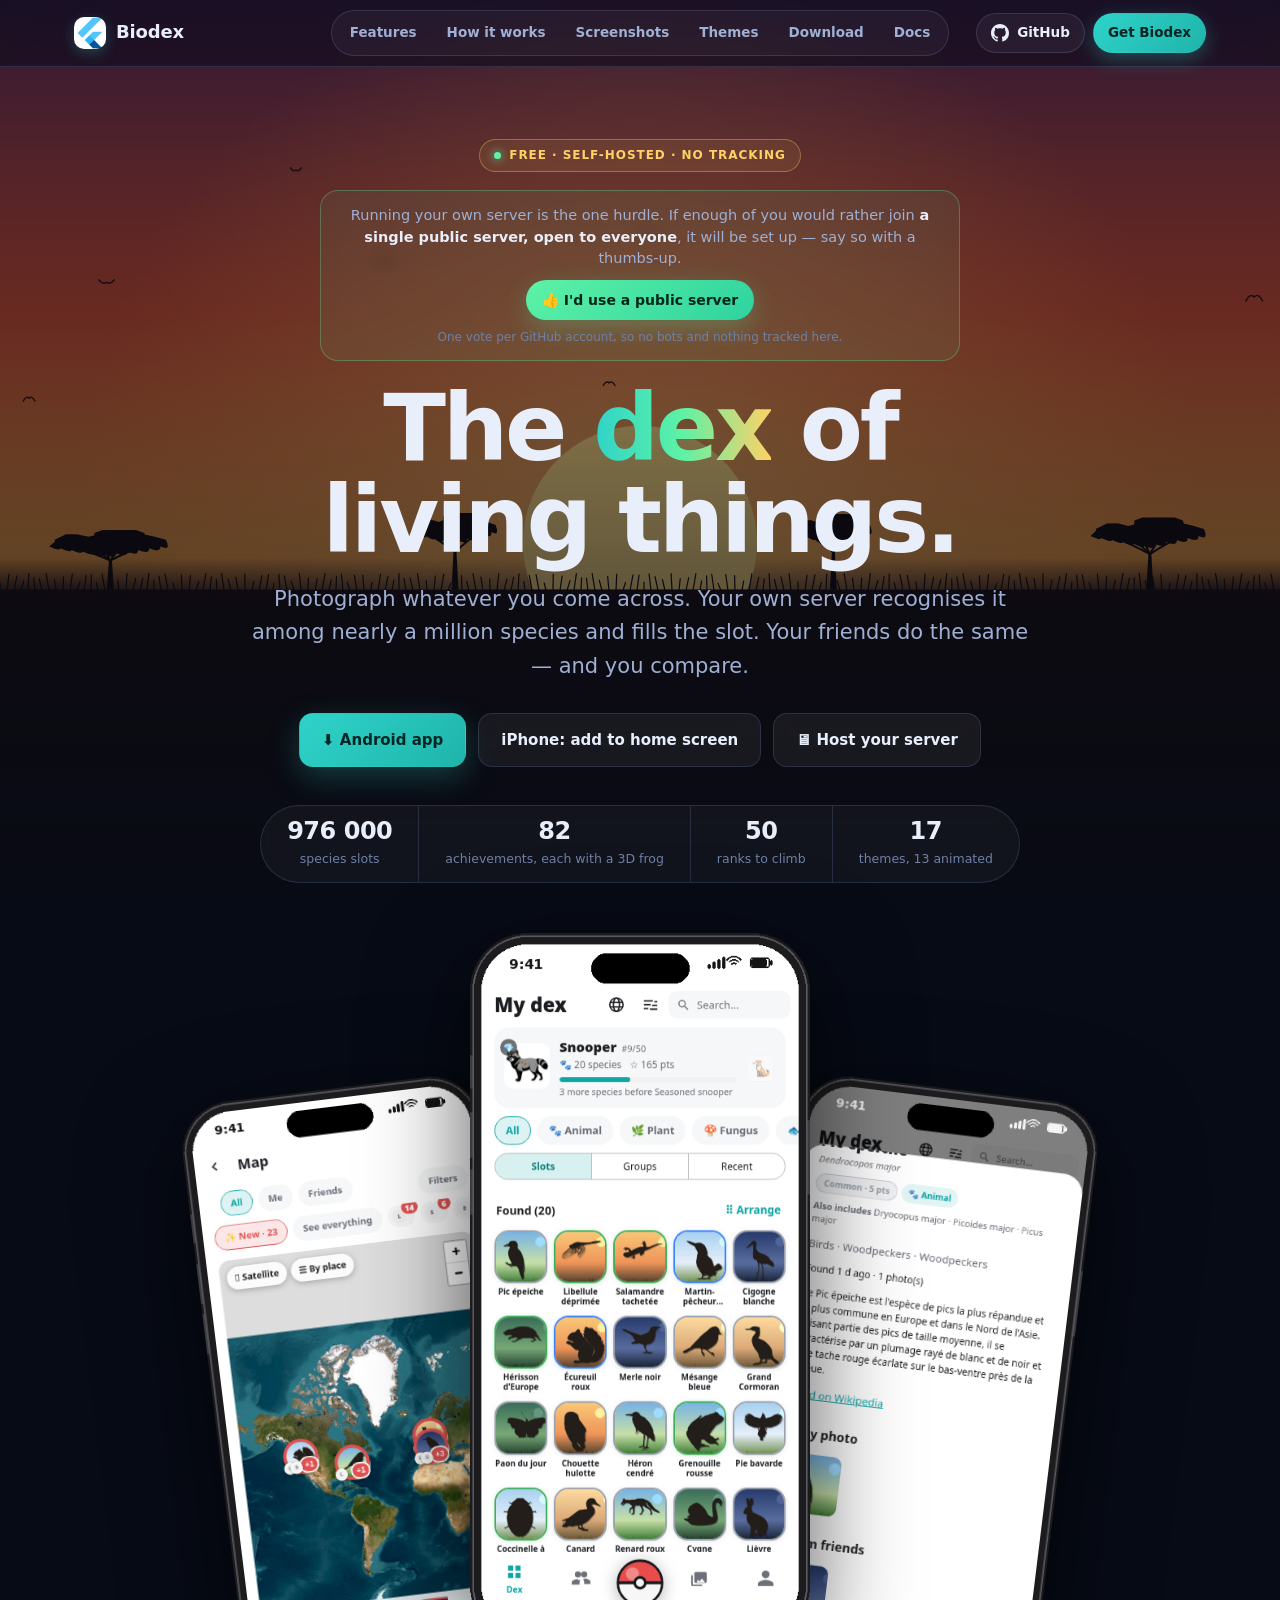
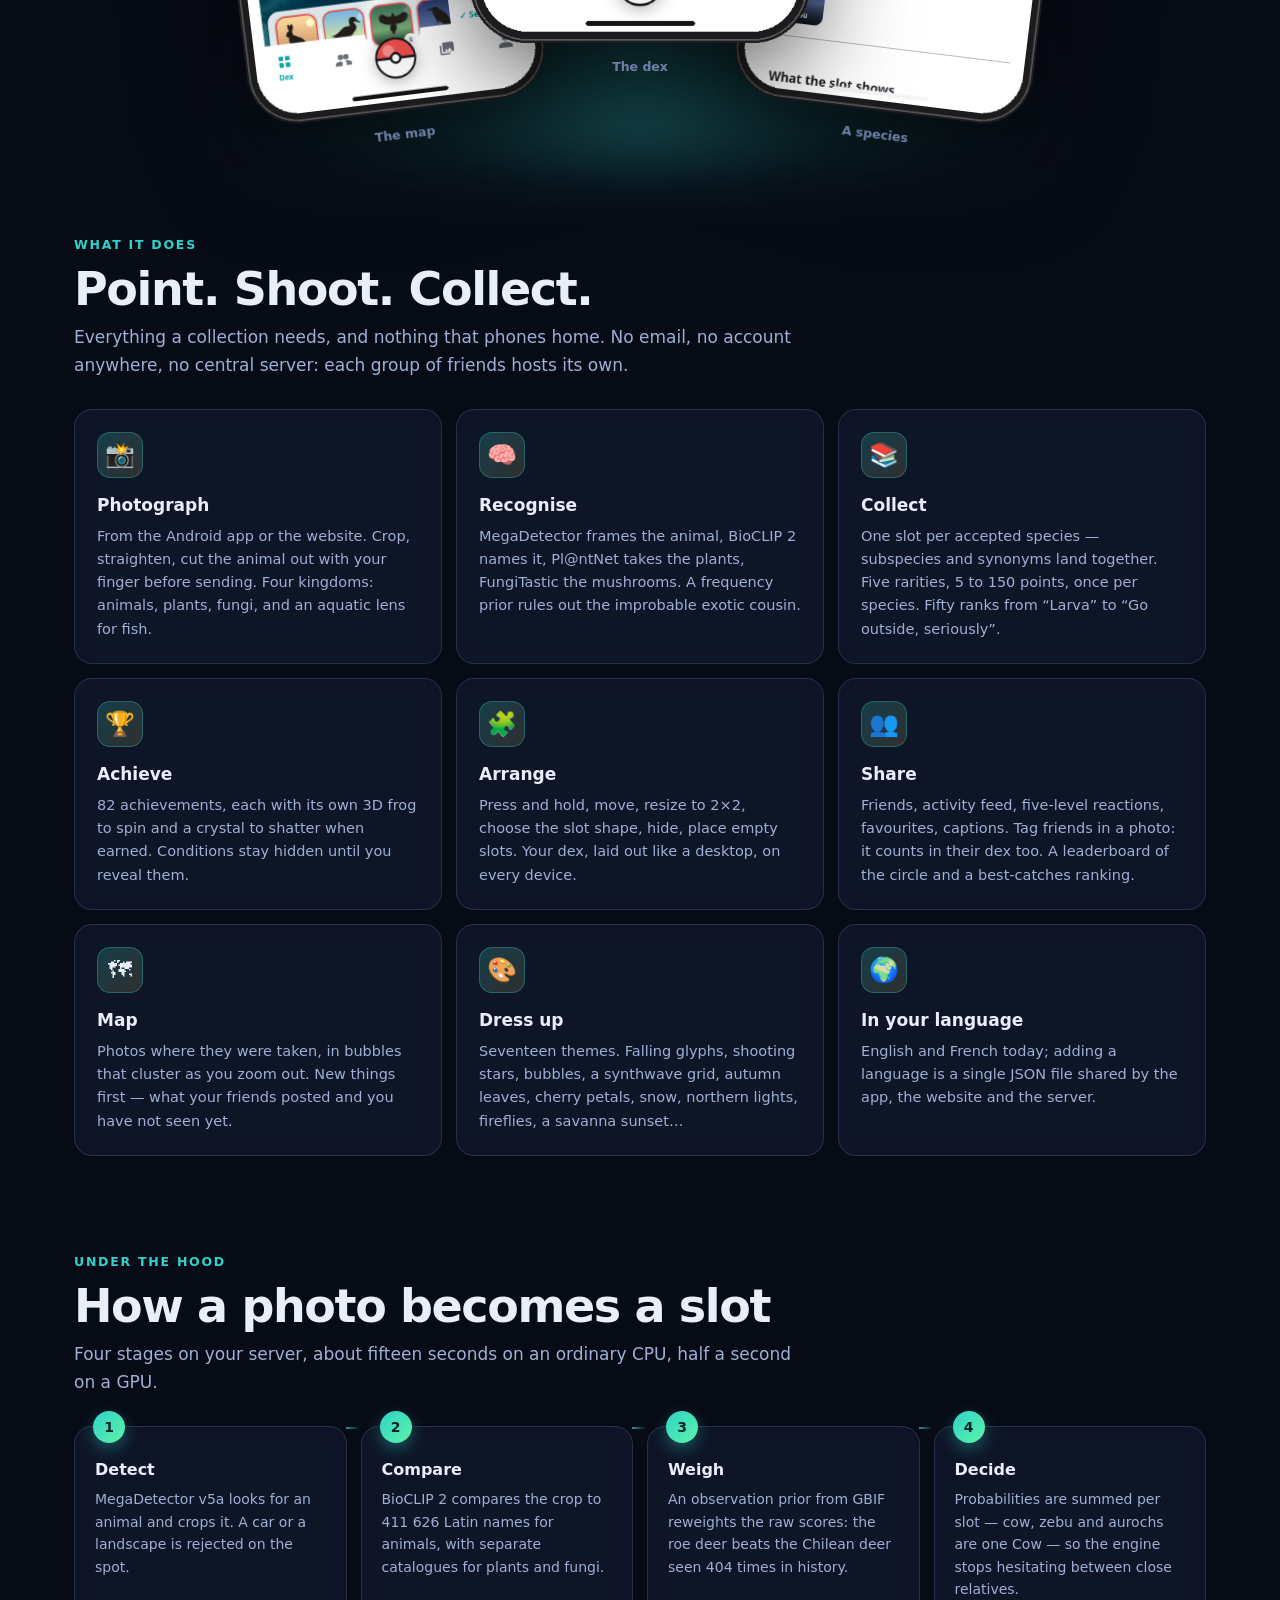
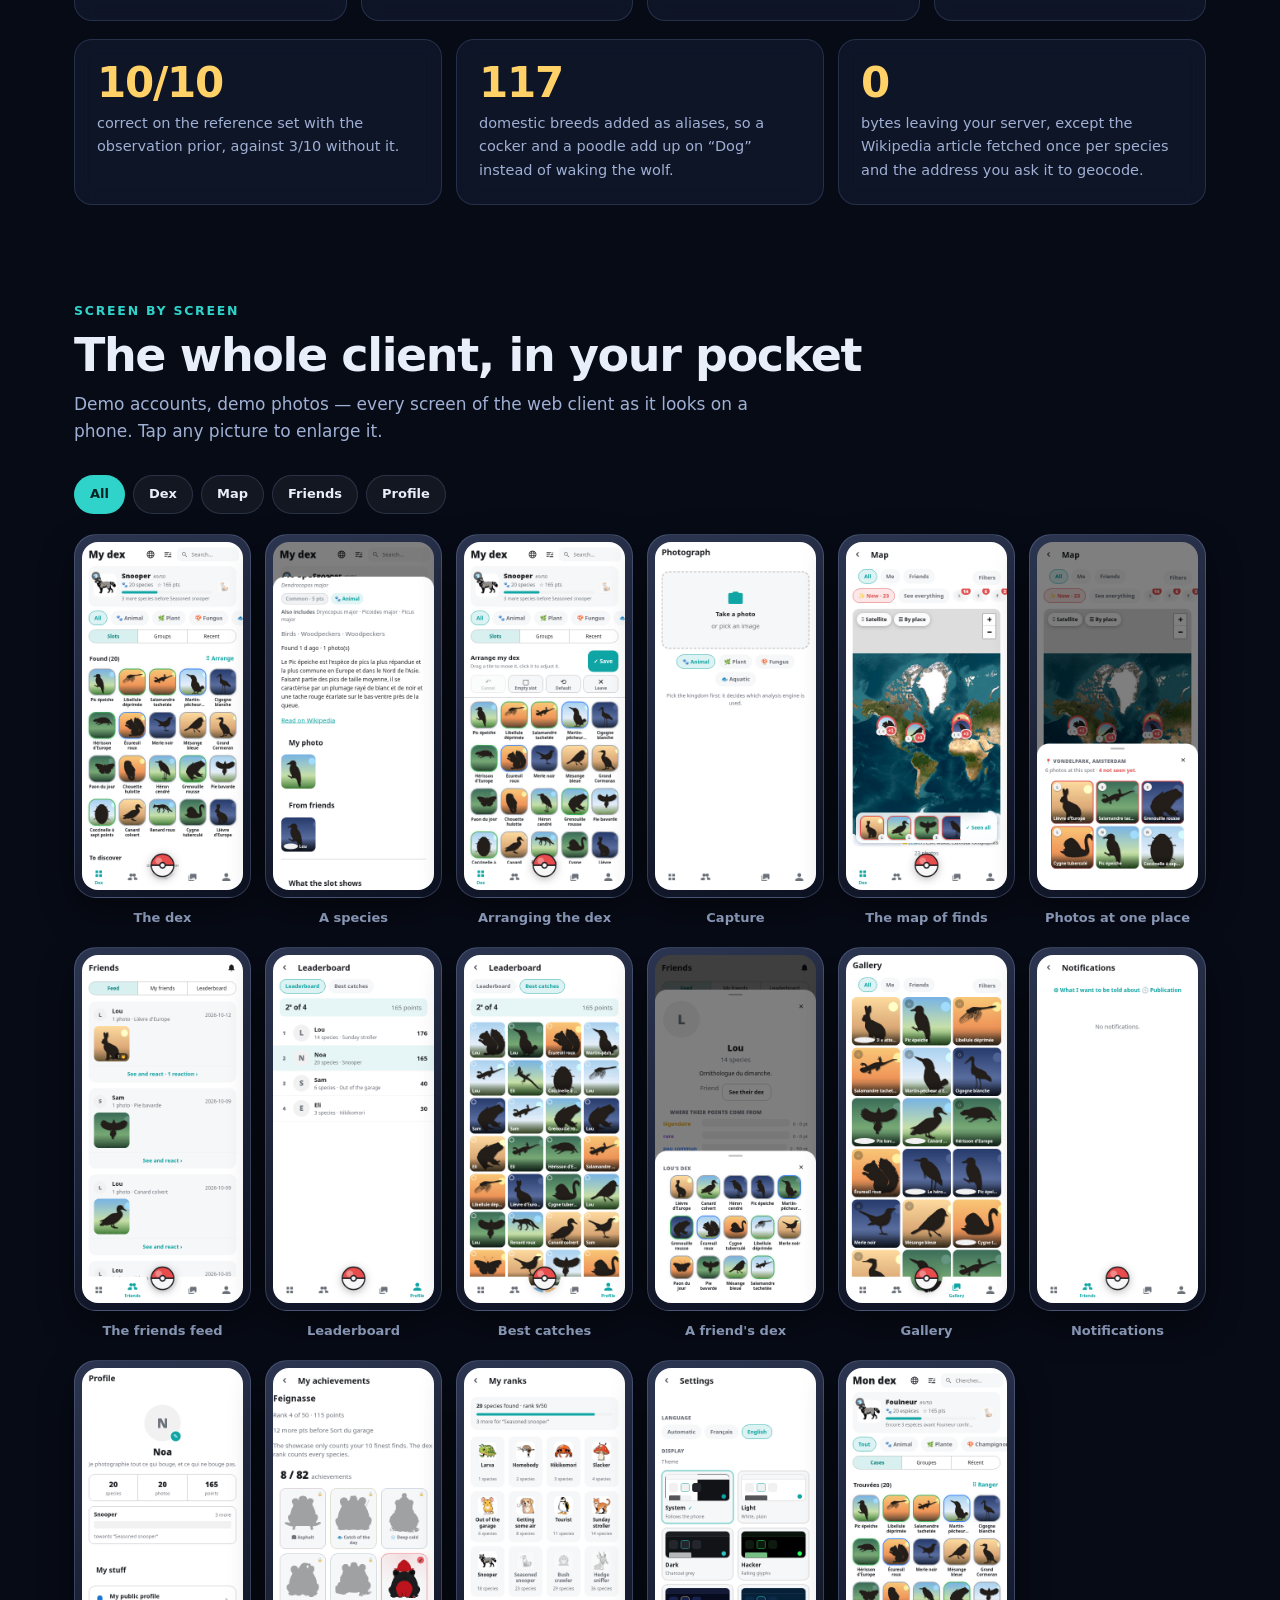
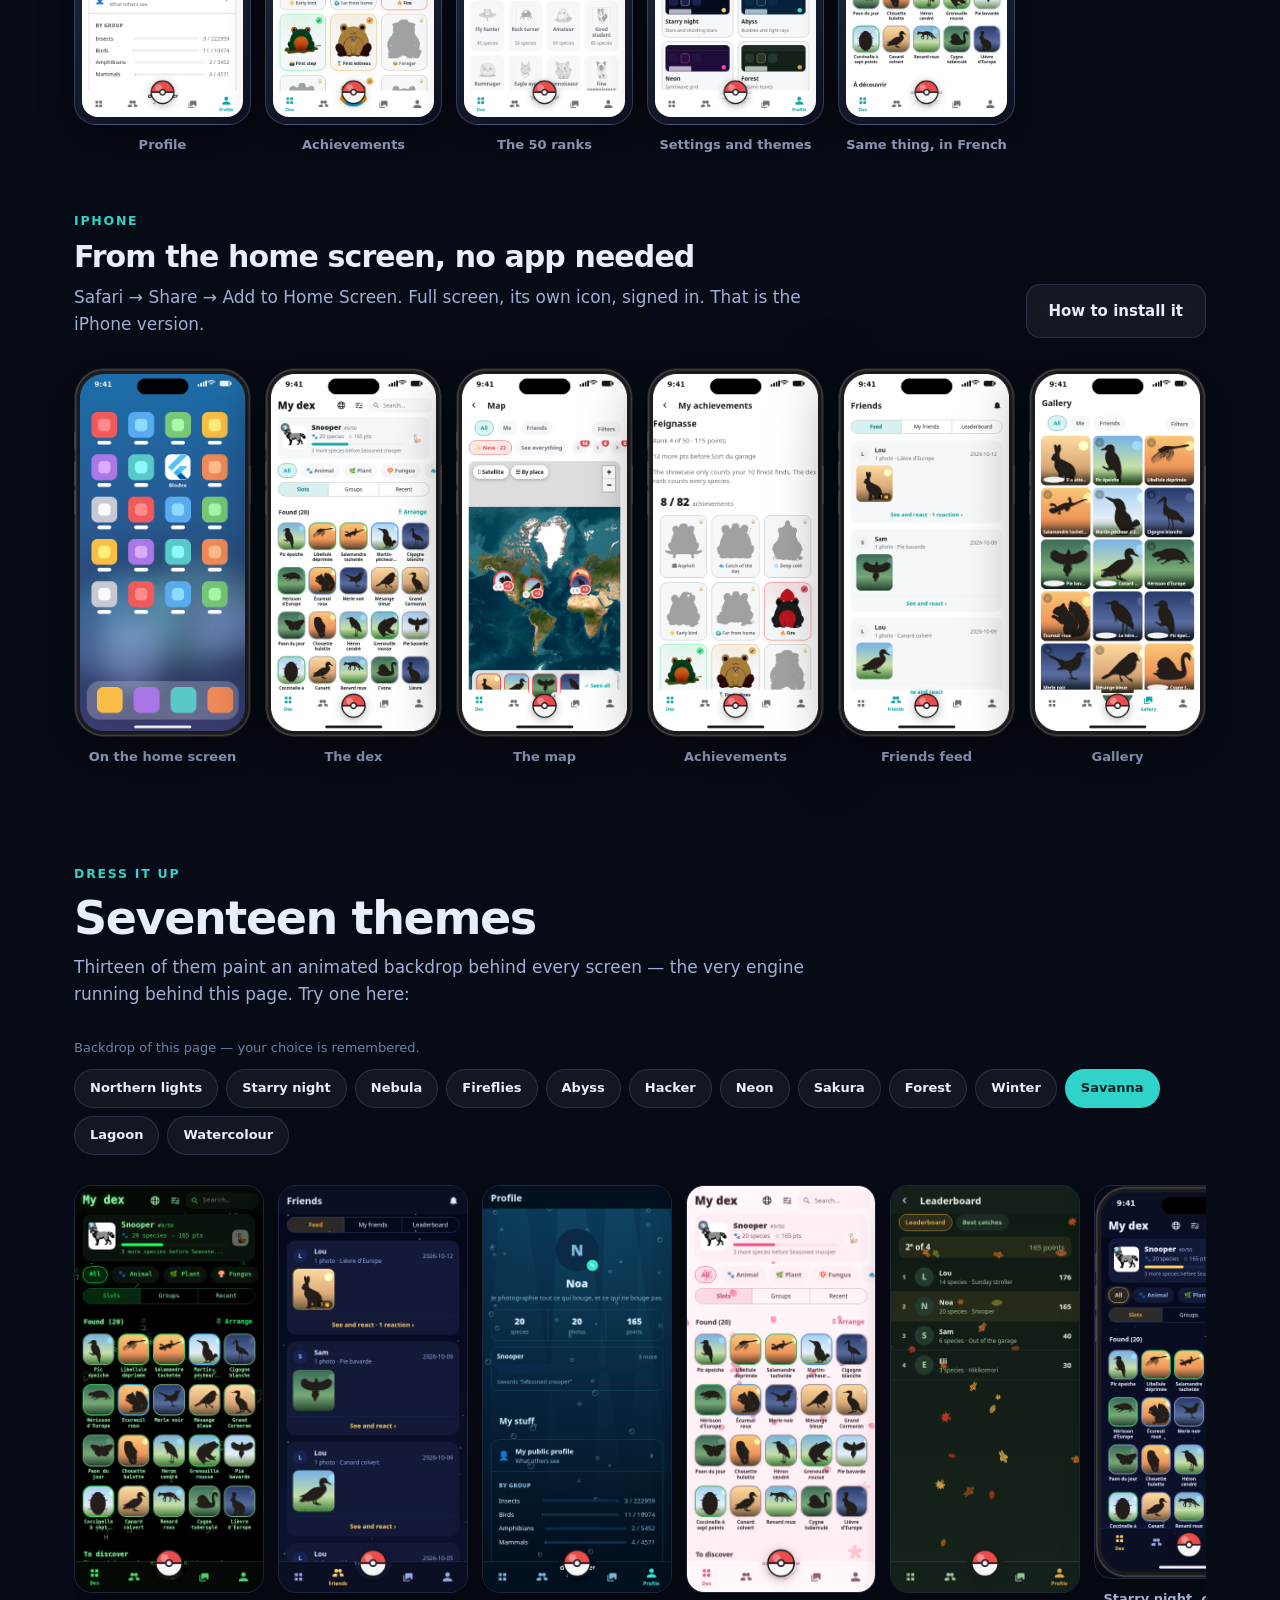
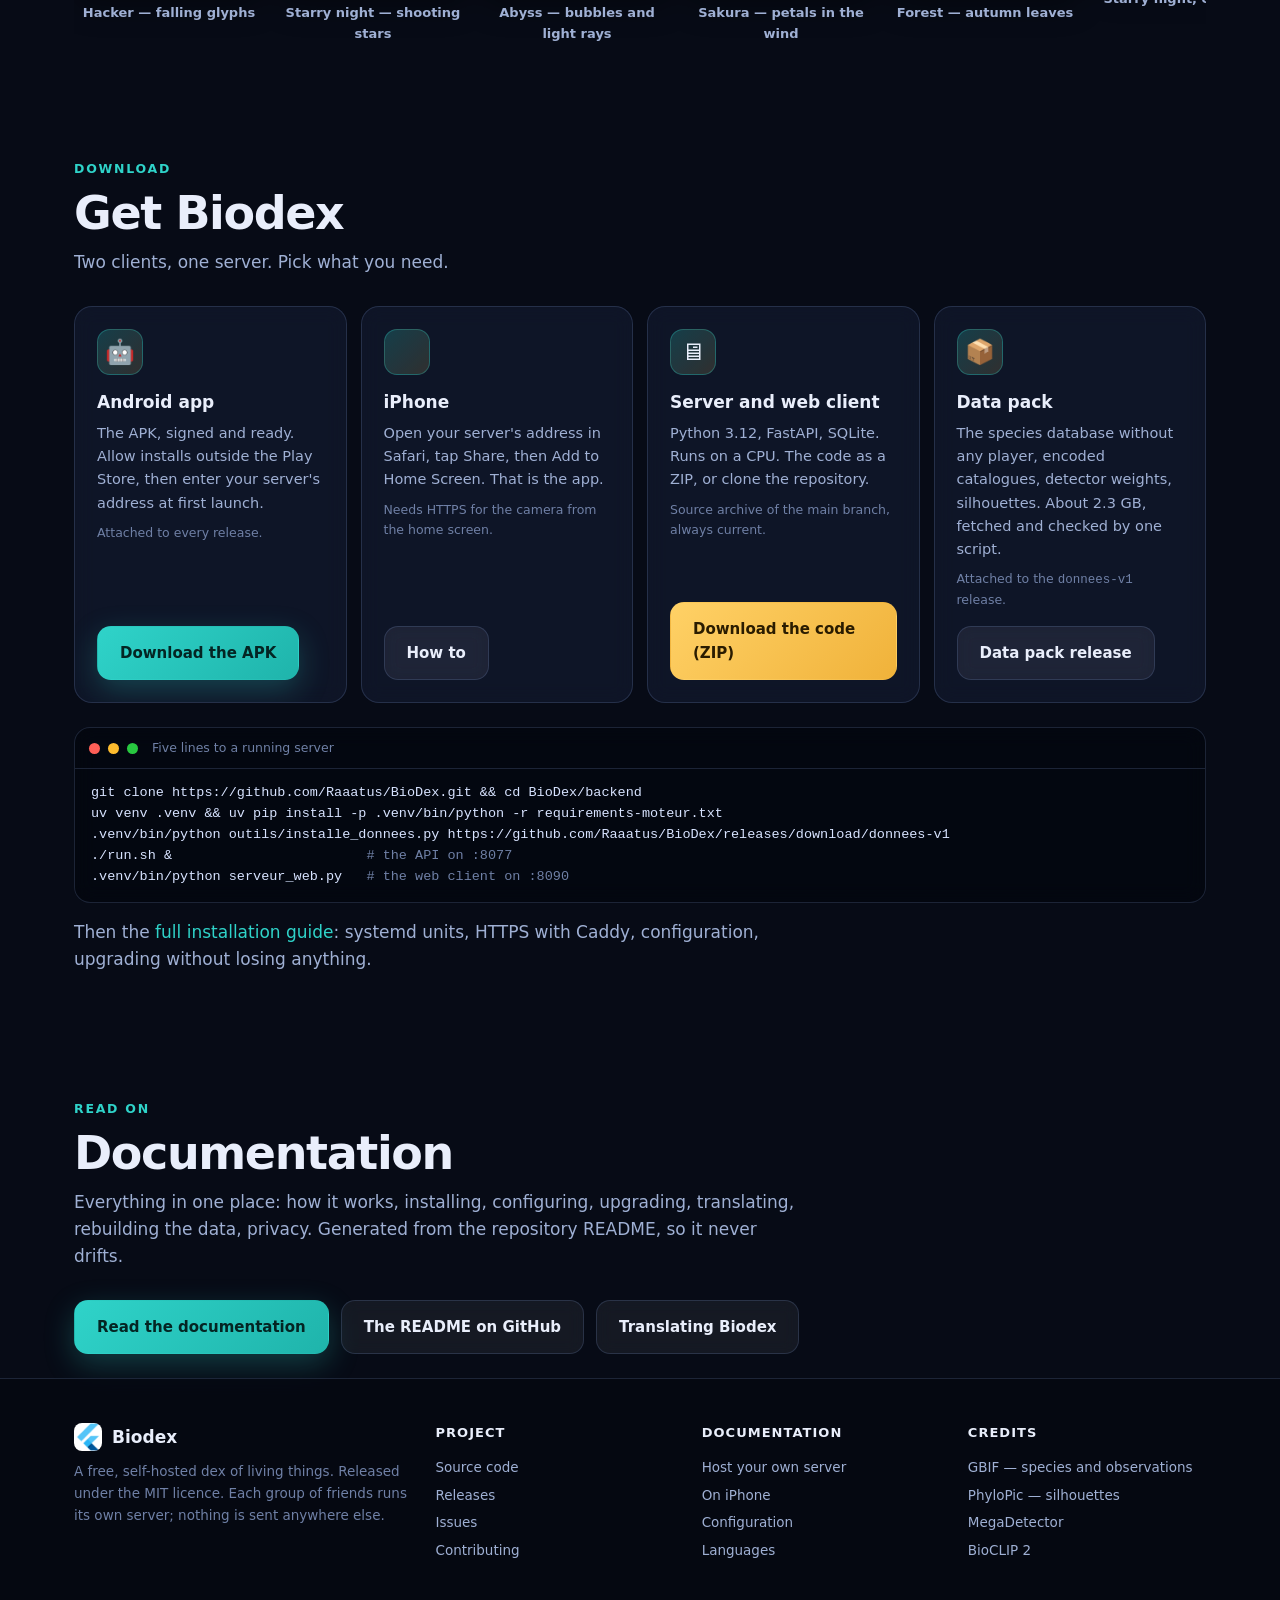
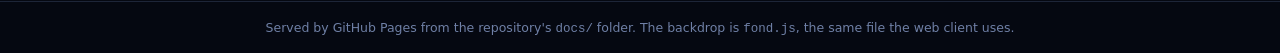
==== commit 3b2b3c31: "Website: savanna backdrop by default, and a public-server poll backed by GitHub reactions" ====
--- a/docs/index.html
+++ b/docs/index.html
@@ -44,6 +44,11 @@
 
   <section class="heros">
     <span class="etiquette"><i></i>Free · self-hosted · no tracking</span>
+    <div class="sondage">
+      <p>Running your own server is the one hurdle. If enough of you would rather join <b>a single public server, open to everyone</b>, it will be set up — say so with a thumbs-up.</p>
+      <a class="vote" href="https://github.com/Raaatus/BioDex/issues/1" target="_blank" rel="noopener">👍 I'd use a public server <span data-compte>…</span></a>
+      <small>One vote per GitHub account, so no bots and nothing tracked here.</small>
+    </div>
     <h1>The <span>dex</span> of<br>living things.</h1>
     <p class="accroche">Photograph whatever you come across. Your own server recognises it among nearly a million species and fills the slot. Your friends do the same — and you compare.</p>
     <div class="boutons">
--- a/docs/style.css
+++ b/docs/style.css
@@ -46,6 +46,14 @@
 .heros .etiquette { display: inline-flex; align-items: center; gap: 8px; padding: 6px 14px; border-radius: 999px; border: 1px solid rgba(255, 209, 102, .35); background: rgba(255, 209, 102, .08); color: var(--accent2); font-size: 12px; font-weight: 700; letter-spacing: .08em; text-transform: uppercase; }
 .heros .etiquette i { width: 7px; height: 7px; border-radius: 50%; background: var(--vert); box-shadow: 0 0 10px var(--vert); animation: pulse 2s ease-in-out infinite; }
 @keyframes pulse { 50% { opacity: .35; } }
+.sondage { max-width: 640px; margin: 18px auto 0; padding: 14px 18px 12px; border-radius: 18px; border: 1px solid rgba(93, 242, 166, .3); background: rgba(93, 242, 166, .07); backdrop-filter: blur(8px); }
+.sondage p { margin: 0 0 10px; color: var(--doux); font-size: 14.5px; line-height: 1.5; }
+.sondage p b { color: var(--texte); }
+.sondage .vote { display: inline-flex; align-items: center; gap: 8px; padding: 9px 16px; border-radius: 999px; background: linear-gradient(135deg, var(--vert), #2fd3a0); color: #04251a; font-weight: 800; font-size: 14px; box-shadow: 0 8px 24px rgba(93, 242, 166, .25); transition: transform .15s; }
+.sondage .vote:hover { text-decoration: none; transform: translateY(-2px); }
+.sondage .vote [data-compte] { padding: 2px 9px; border-radius: 999px; background: rgba(0, 0, 0, .18); font-weight: 700; font-size: 12.5px; }
+.sondage .vote [data-compte]:empty { display: none; }
+.sondage small { display: block; margin-top: 8px; color: var(--sourd); font-size: 12px; }
 .heros h1 { font-size: clamp(44px, 7.2vw, 92px); line-height: 1; letter-spacing: -.035em; margin: 22px auto 16px; }
 .heros h1 span { background: linear-gradient(90deg, var(--accent), var(--vert) 50%, var(--accent2)); -webkit-background-clip: text; background-clip: text; color: transparent; }
 .heros .accroche { font-size: clamp(17px, 2vw, 21px); color: var(--doux); max-width: 60ch; margin: 0 auto 30px; }
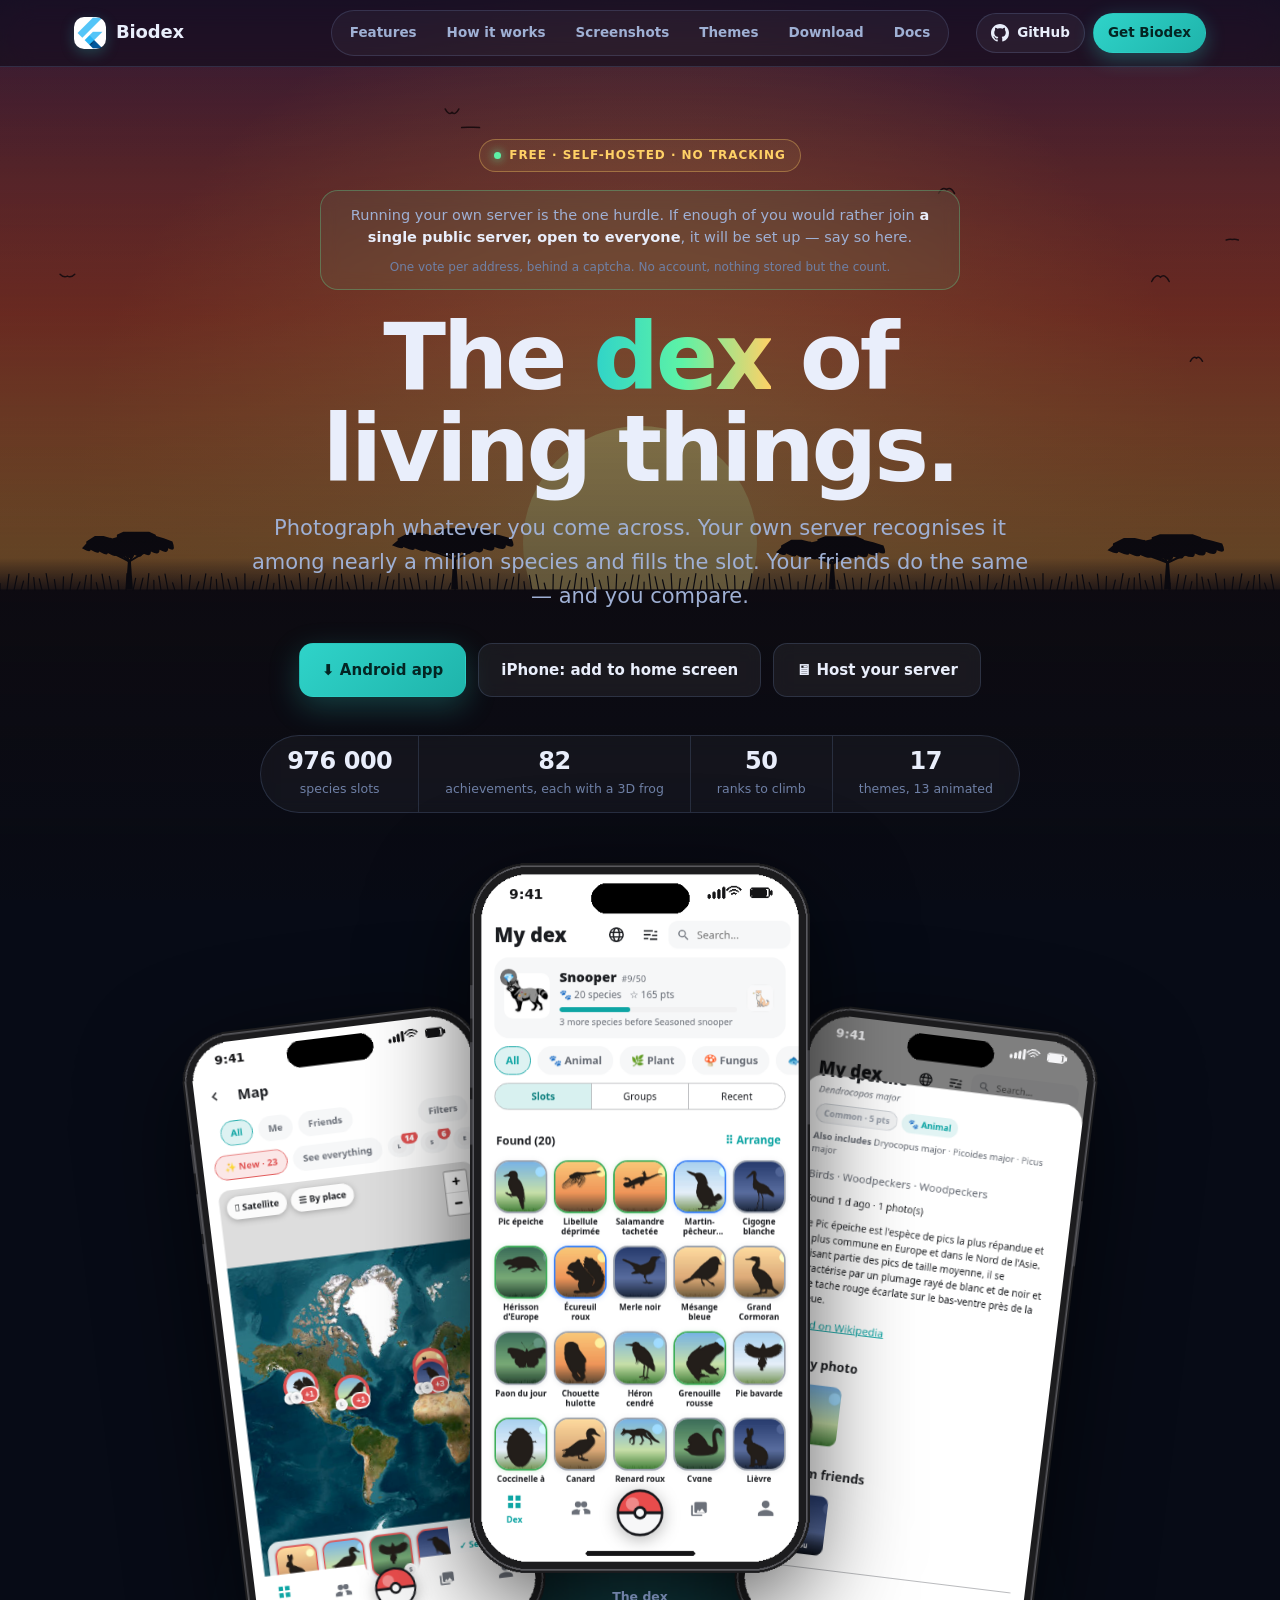
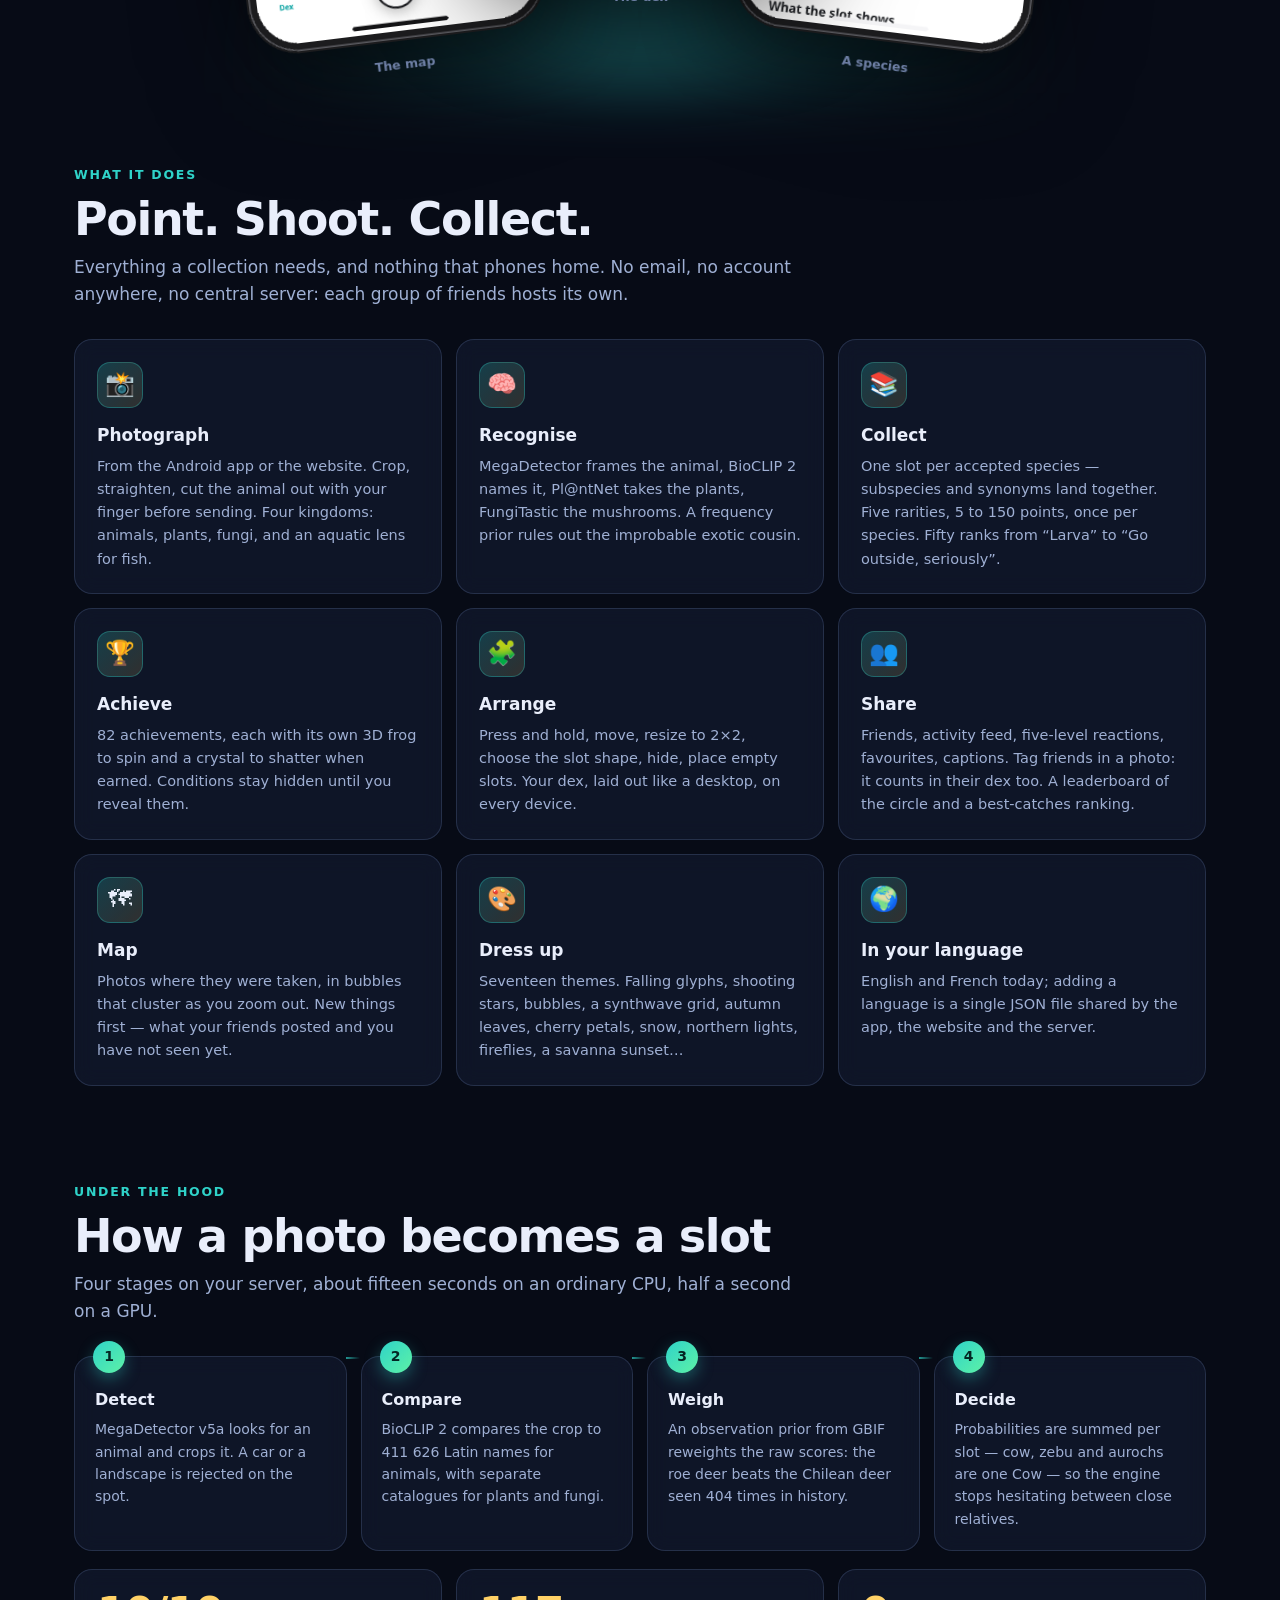
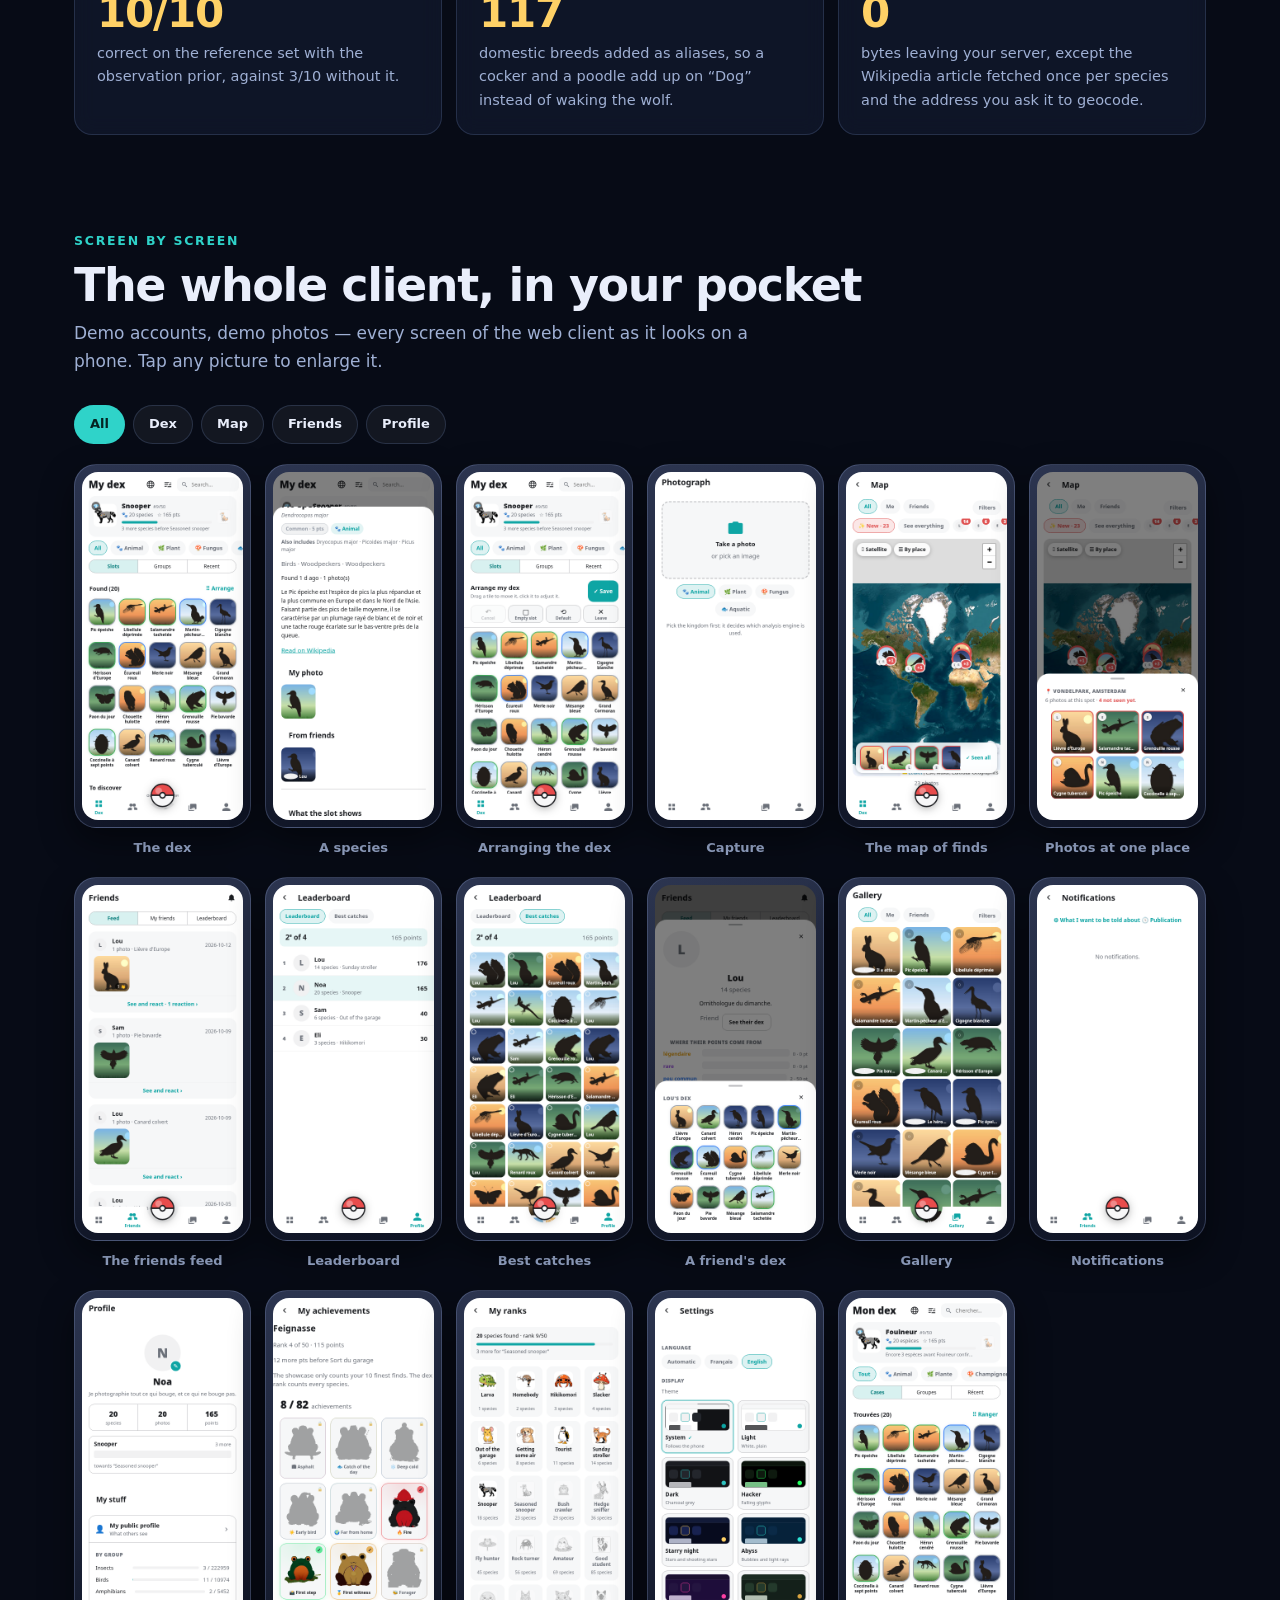
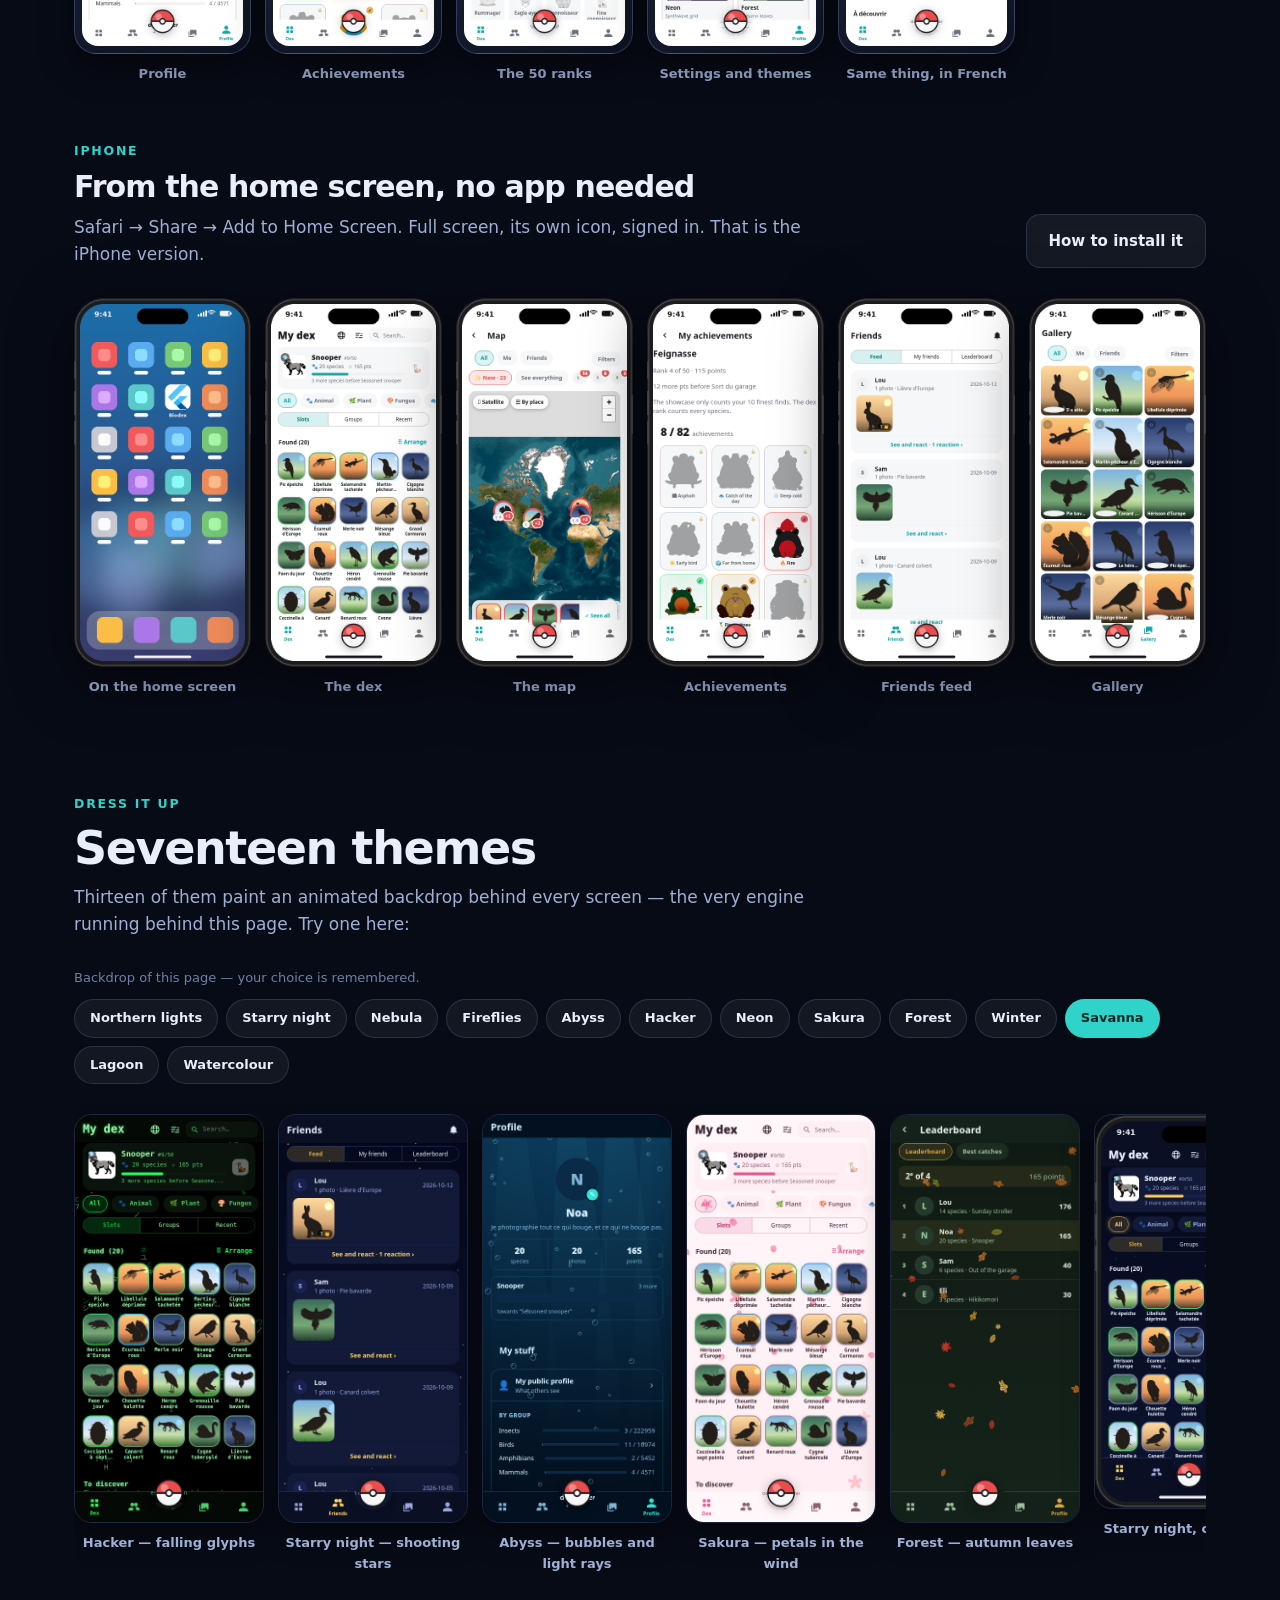
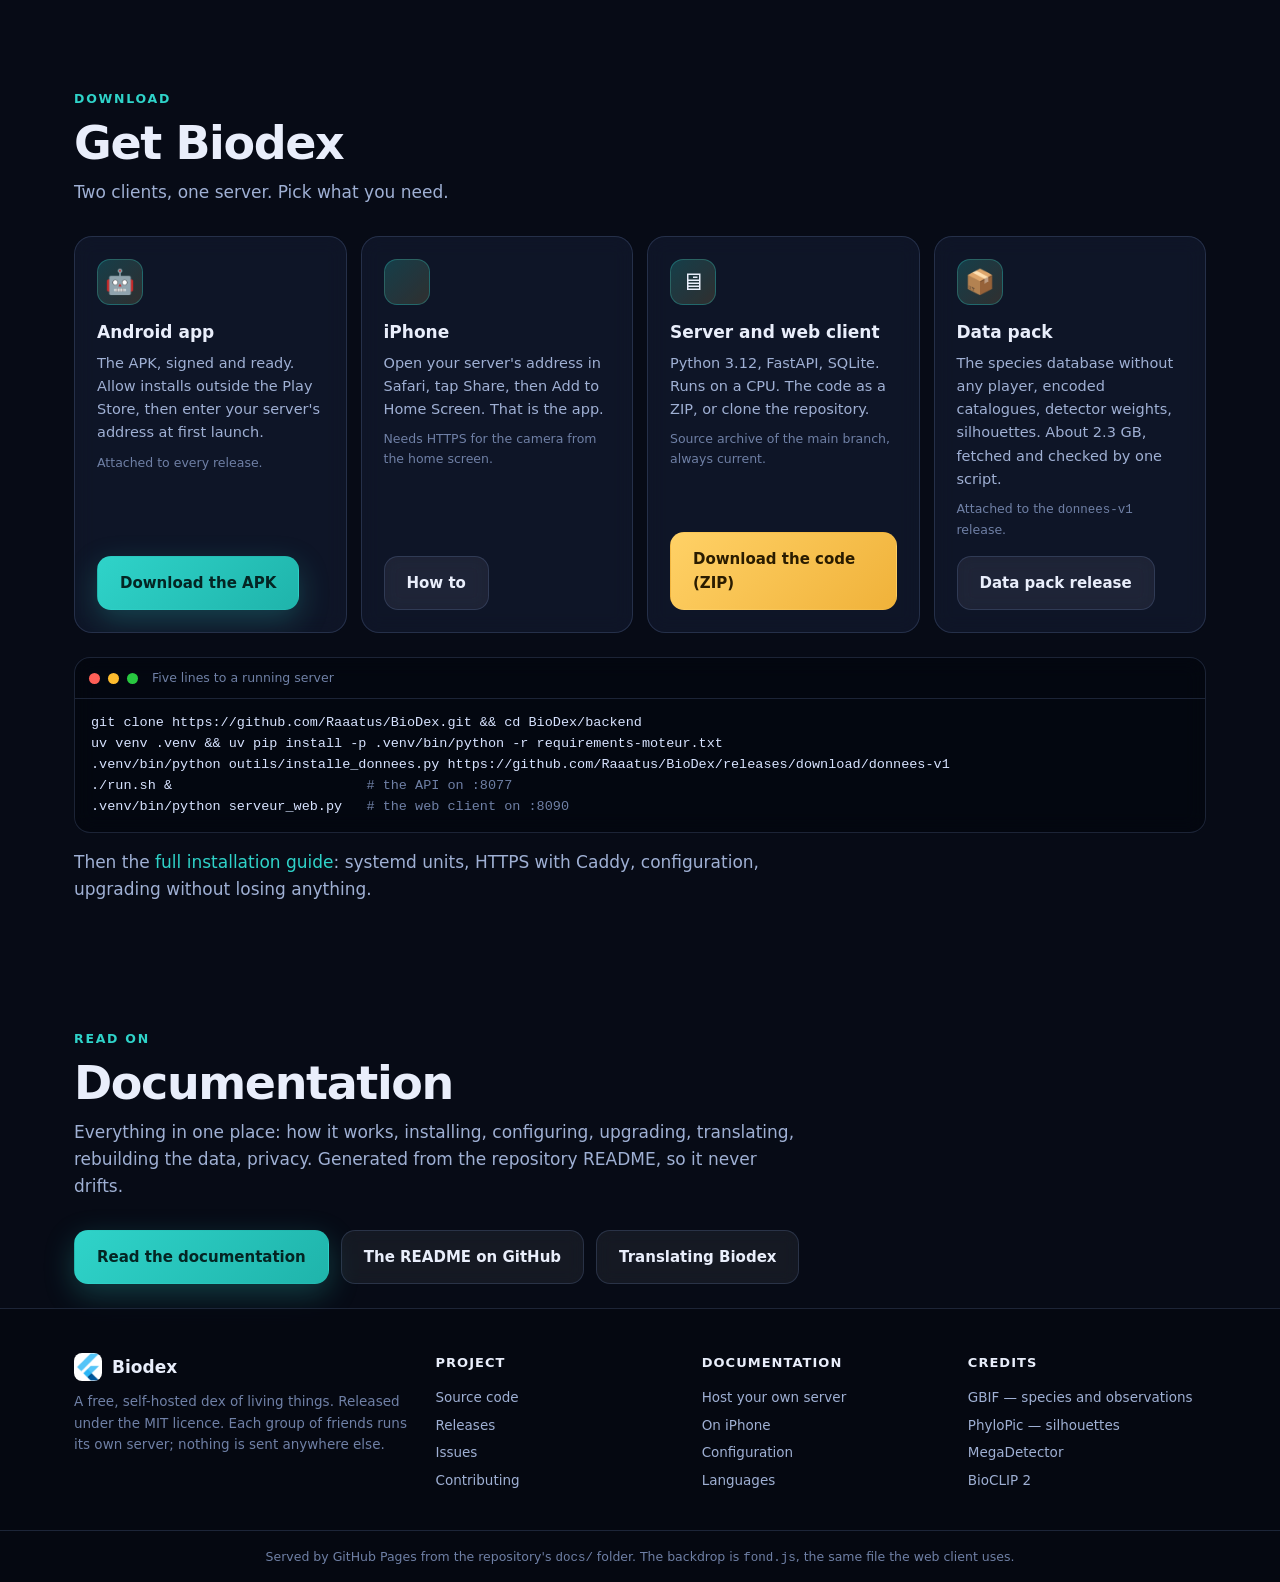
==== commit 4cee2fdf: "Website: the public-server poll becomes a captcha-guarded counter (Cloudflare Worker + Turnstile), o" ====
--- a/docs/index.html
+++ b/docs/index.html
@@ -44,10 +44,12 @@
 
   <section class="heros">
     <span class="etiquette"><i></i>Free · self-hosted · no tracking</span>
-    <div class="sondage">
-      <p>Running your own server is the one hurdle. If enough of you would rather join <b>a single public server, open to everyone</b>, it will be set up — say so with a thumbs-up.</p>
-      <a class="vote" href="https://github.com/Raaatus/BioDex/issues/1" target="_blank" rel="noopener">👍 I'd use a public server <span data-compte>…</span></a>
-      <small>One vote per GitHub account, so no bots and nothing tracked here.</small>
+    <div class="sondage" data-url="" data-cle="">
+      <p>Running your own server is the one hurdle. If enough of you would rather join <b>a single public server, open to everyone</b>, it will be set up — say so here.</p>
+      <button class="vote" type="button">👍 I'd use a public server <span data-compte>…</span></button>
+      <div class="captcha" hidden></div>
+      <span class="etat"></span>
+      <small>One vote per address, behind a captcha. No account, nothing stored but the count.</small>
     </div>
     <h1>The <span>dex</span> of<br>living things.</h1>
     <p class="accroche">Photograph whatever you come across. Your own server recognises it among nearly a million species and fills the slot. Your friends do the same — and you compare.</p>
--- a/docs/style.css
+++ b/docs/style.css
@@ -8,6 +8,7 @@
   --largeur: 1180px; --gouttiere: 24px;
 }
 * { box-sizing: border-box; }
+[hidden] { display: none !important; }
 html { scroll-behavior: smooth; scroll-padding-top: 84px; }
 body { margin: 0; font: 16px/1.6 "Inter", system-ui, -apple-system, "Segoe UI", Roboto, sans-serif; color: var(--texte); background: var(--fond); overflow-x: hidden; }
 a { color: var(--accent); text-decoration: none; }
@@ -49,8 +50,12 @@
 .sondage { max-width: 640px; margin: 18px auto 0; padding: 14px 18px 12px; border-radius: 18px; border: 1px solid rgba(93, 242, 166, .3); background: rgba(93, 242, 166, .07); backdrop-filter: blur(8px); }
 .sondage p { margin: 0 0 10px; color: var(--doux); font-size: 14.5px; line-height: 1.5; }
 .sondage p b { color: var(--texte); }
-.sondage .vote { display: inline-flex; align-items: center; gap: 8px; padding: 9px 16px; border-radius: 999px; background: linear-gradient(135deg, var(--vert), #2fd3a0); color: #04251a; font-weight: 800; font-size: 14px; box-shadow: 0 8px 24px rgba(93, 242, 166, .25); transition: transform .15s; }
+.sondage .vote { border: 0; cursor: pointer; font: inherit; display: inline-flex; align-items: center; gap: 8px; padding: 9px 16px; border-radius: 999px; background: linear-gradient(135deg, var(--vert), #2fd3a0); color: #04251a; font-weight: 800; font-size: 14px; box-shadow: 0 8px 24px rgba(93, 242, 166, .25); transition: transform .15s; }
 .sondage .vote:hover { text-decoration: none; transform: translateY(-2px); }
+.sondage .vote.fait { background: rgba(255, 255, 255, .1); color: var(--texte); box-shadow: none; cursor: default; }
+.sondage .captcha { display: flex; justify-content: center; margin-top: 10px; }
+.sondage .etat { display: block; margin-top: 6px; color: var(--accent2); font-size: 12.5px; }
+.sondage .etat:empty { display: none; }
 .sondage .vote [data-compte] { padding: 2px 9px; border-radius: 999px; background: rgba(0, 0, 0, .18); font-weight: 700; font-size: 12.5px; }
 .sondage .vote [data-compte]:empty { display: none; }
 .sondage small { display: block; margin-top: 8px; color: var(--sourd); font-size: 12px; }
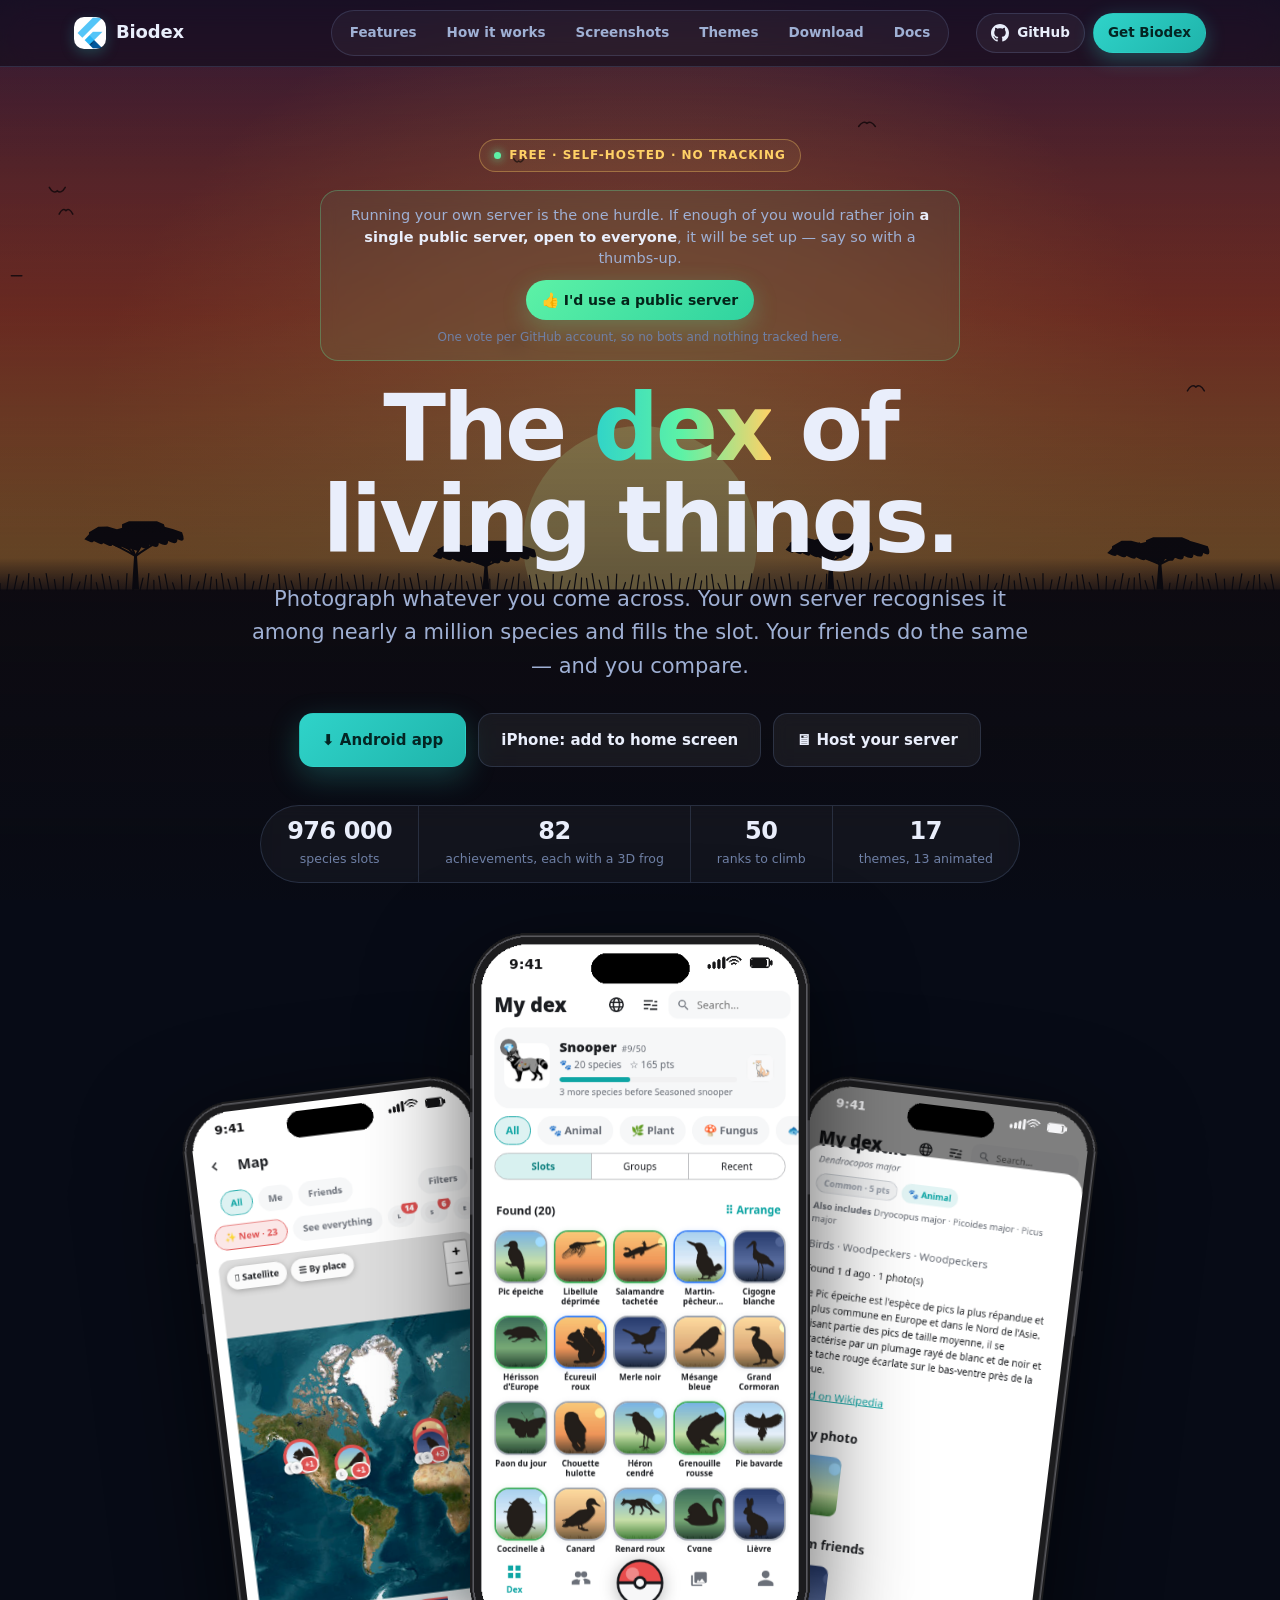
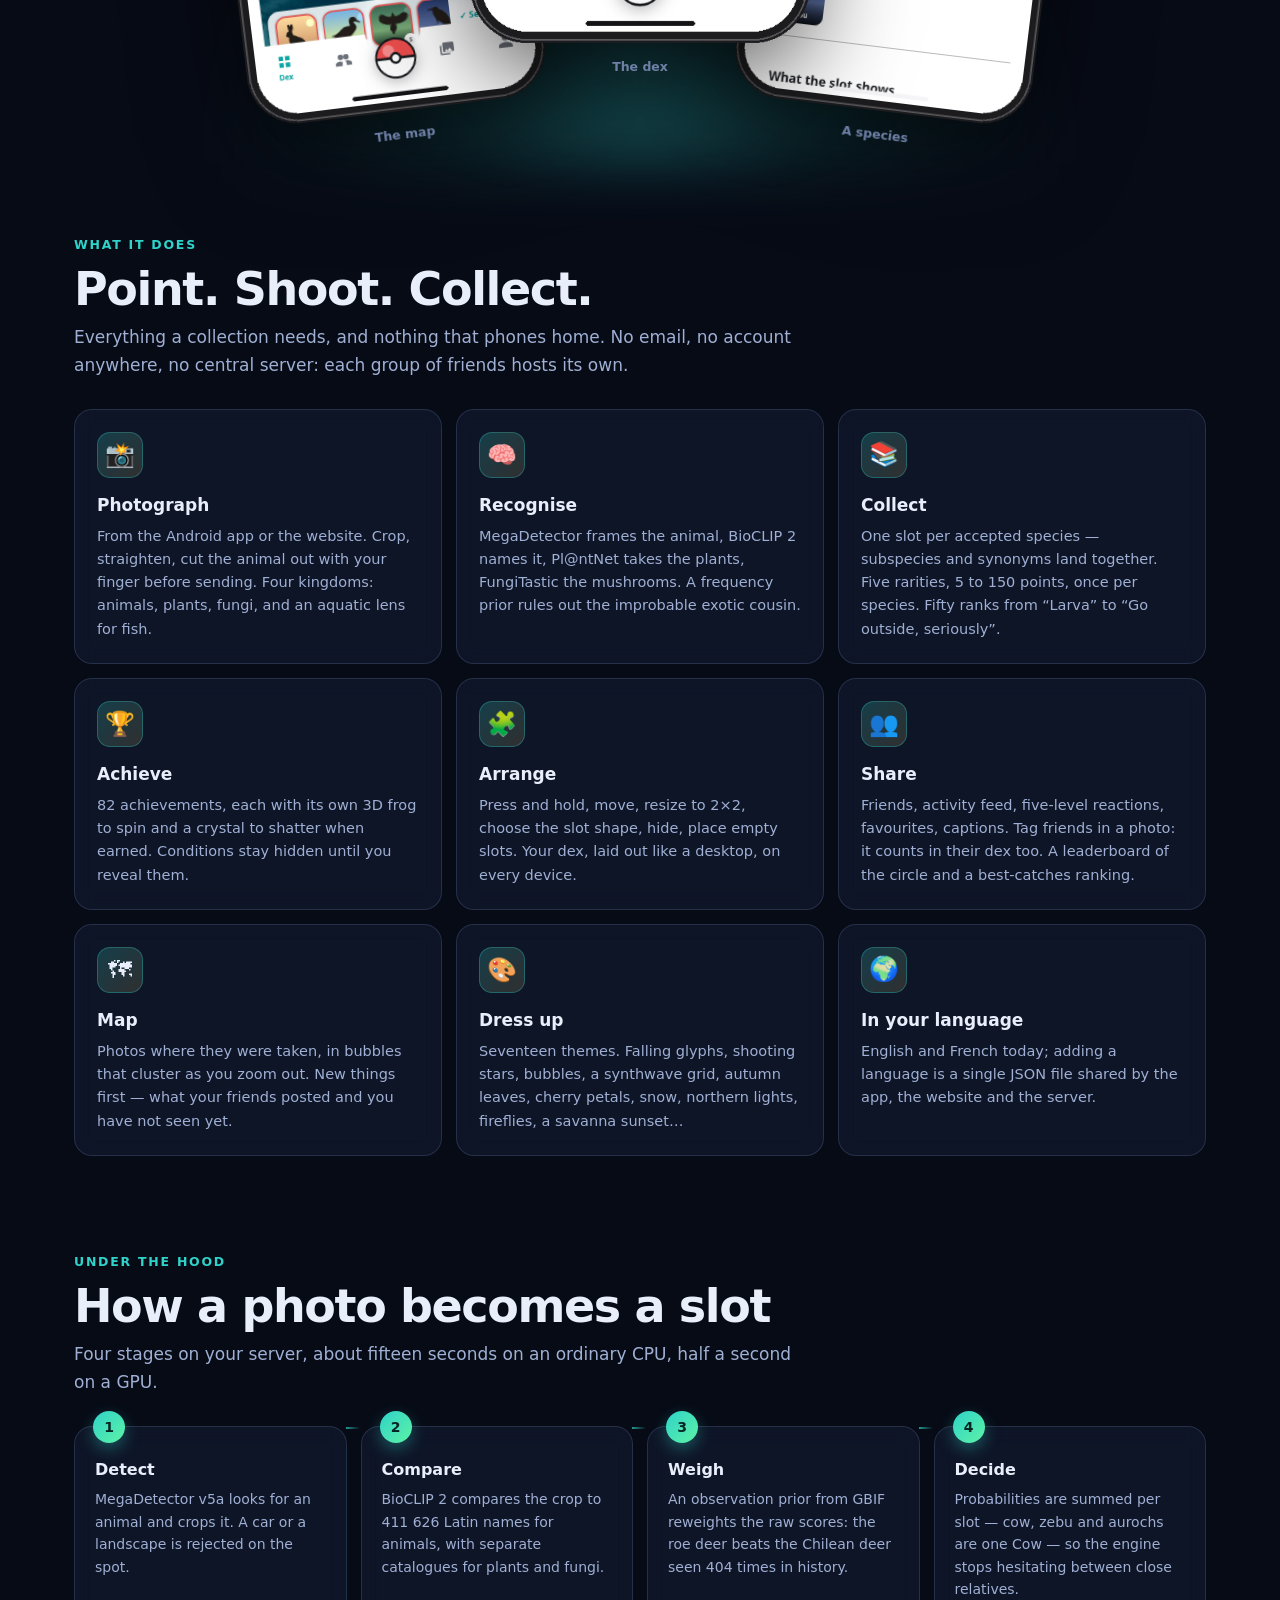
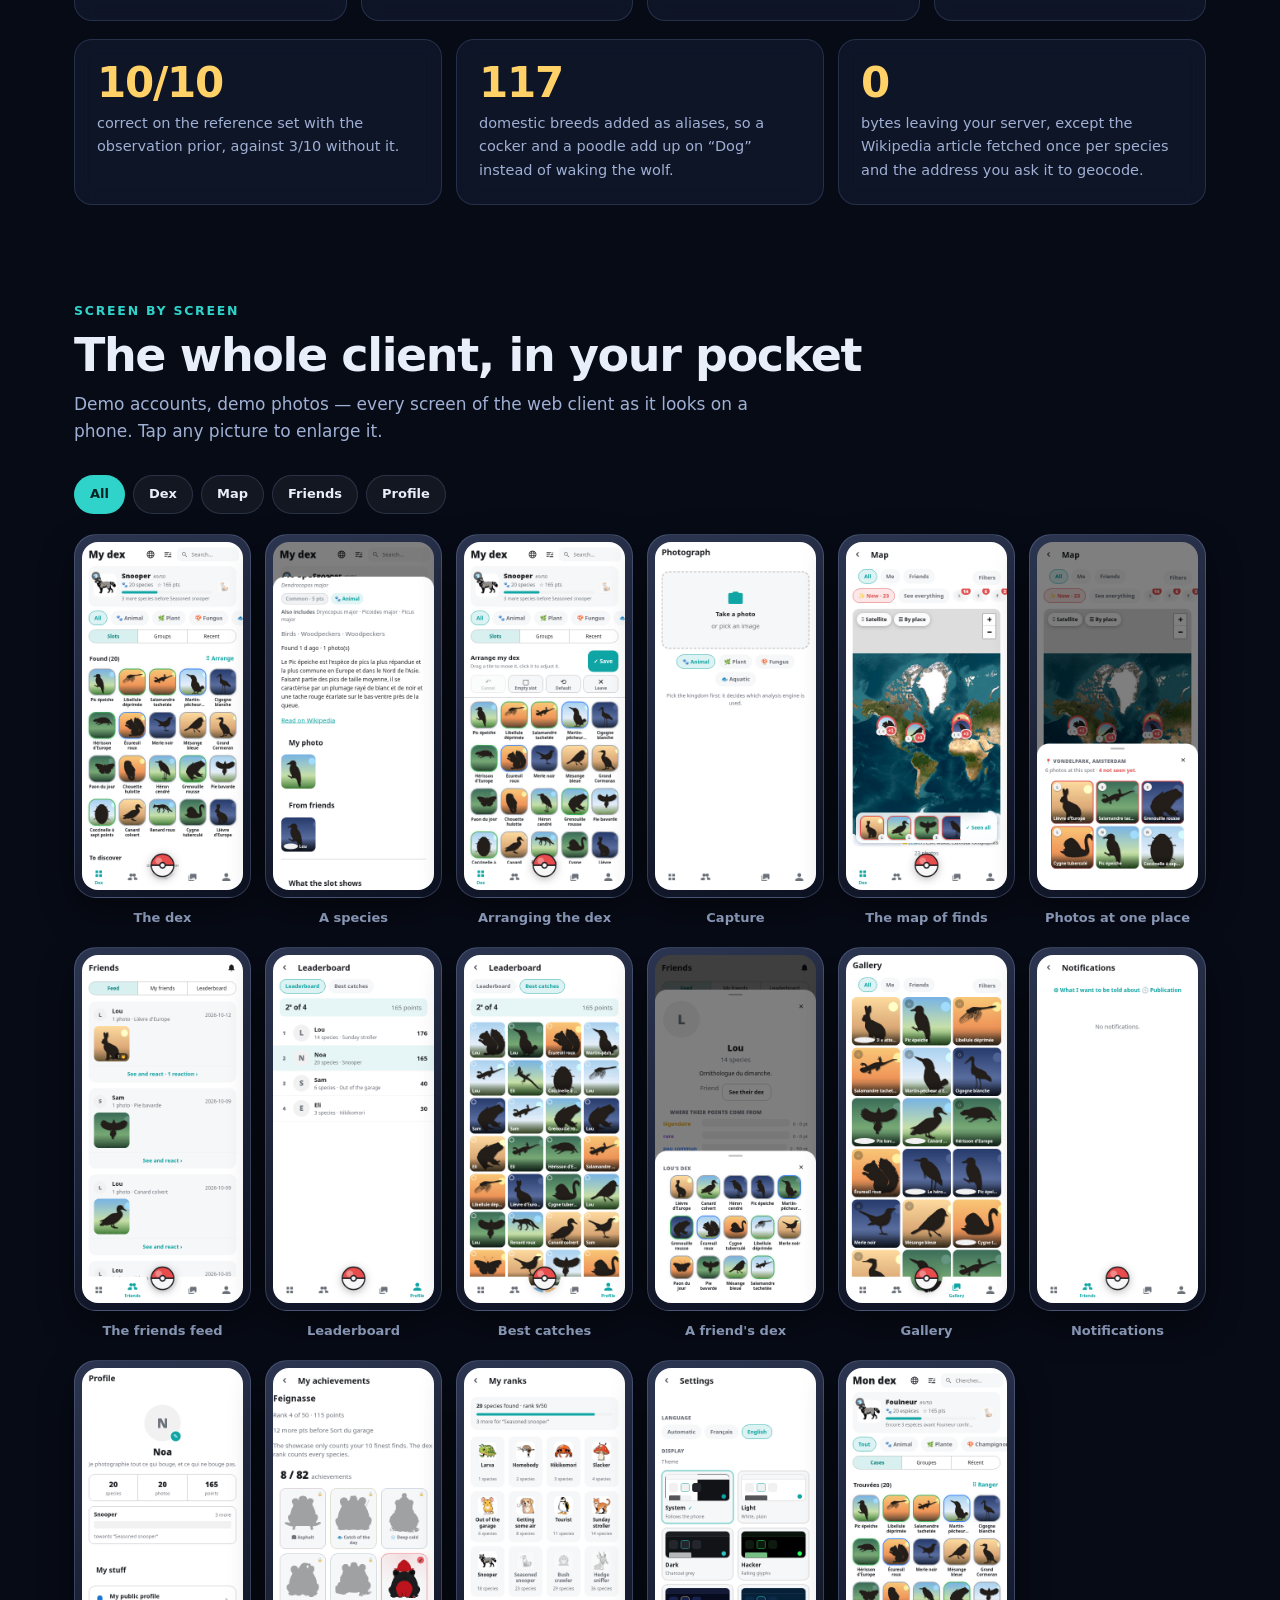
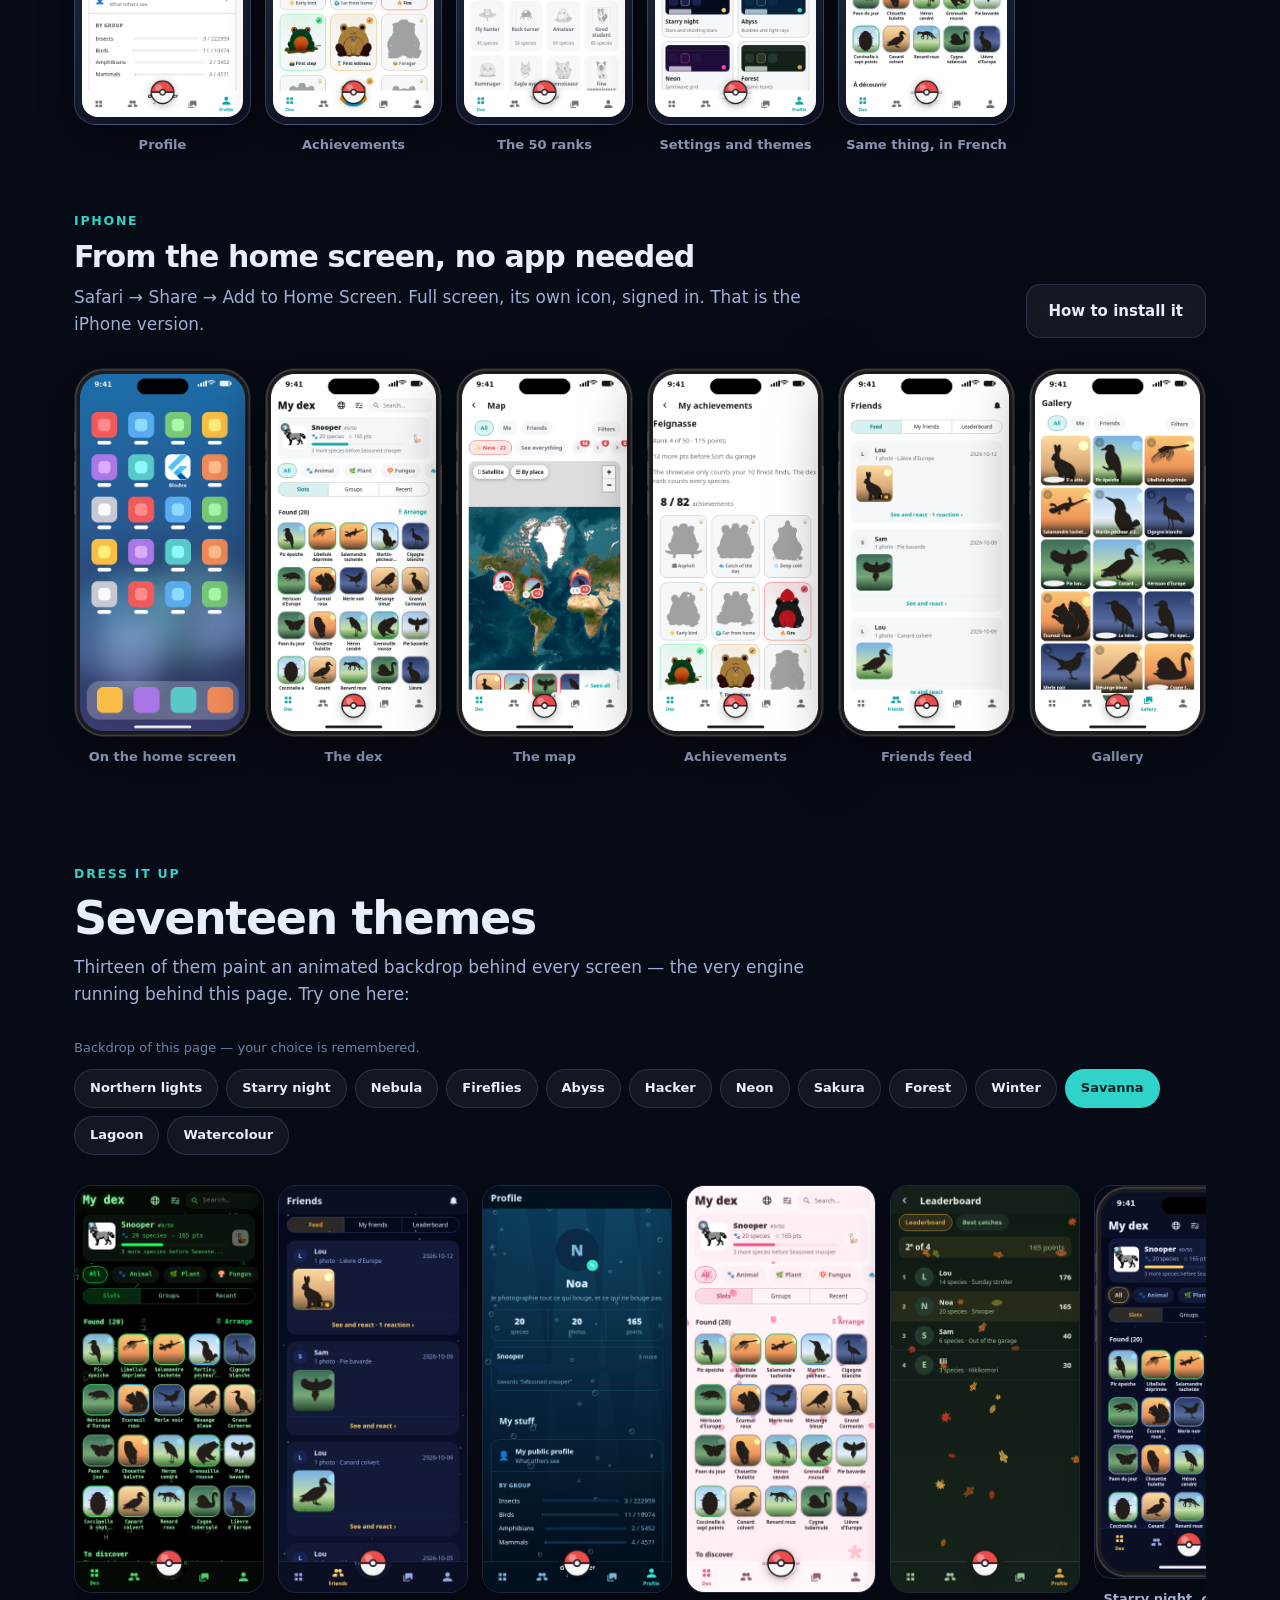
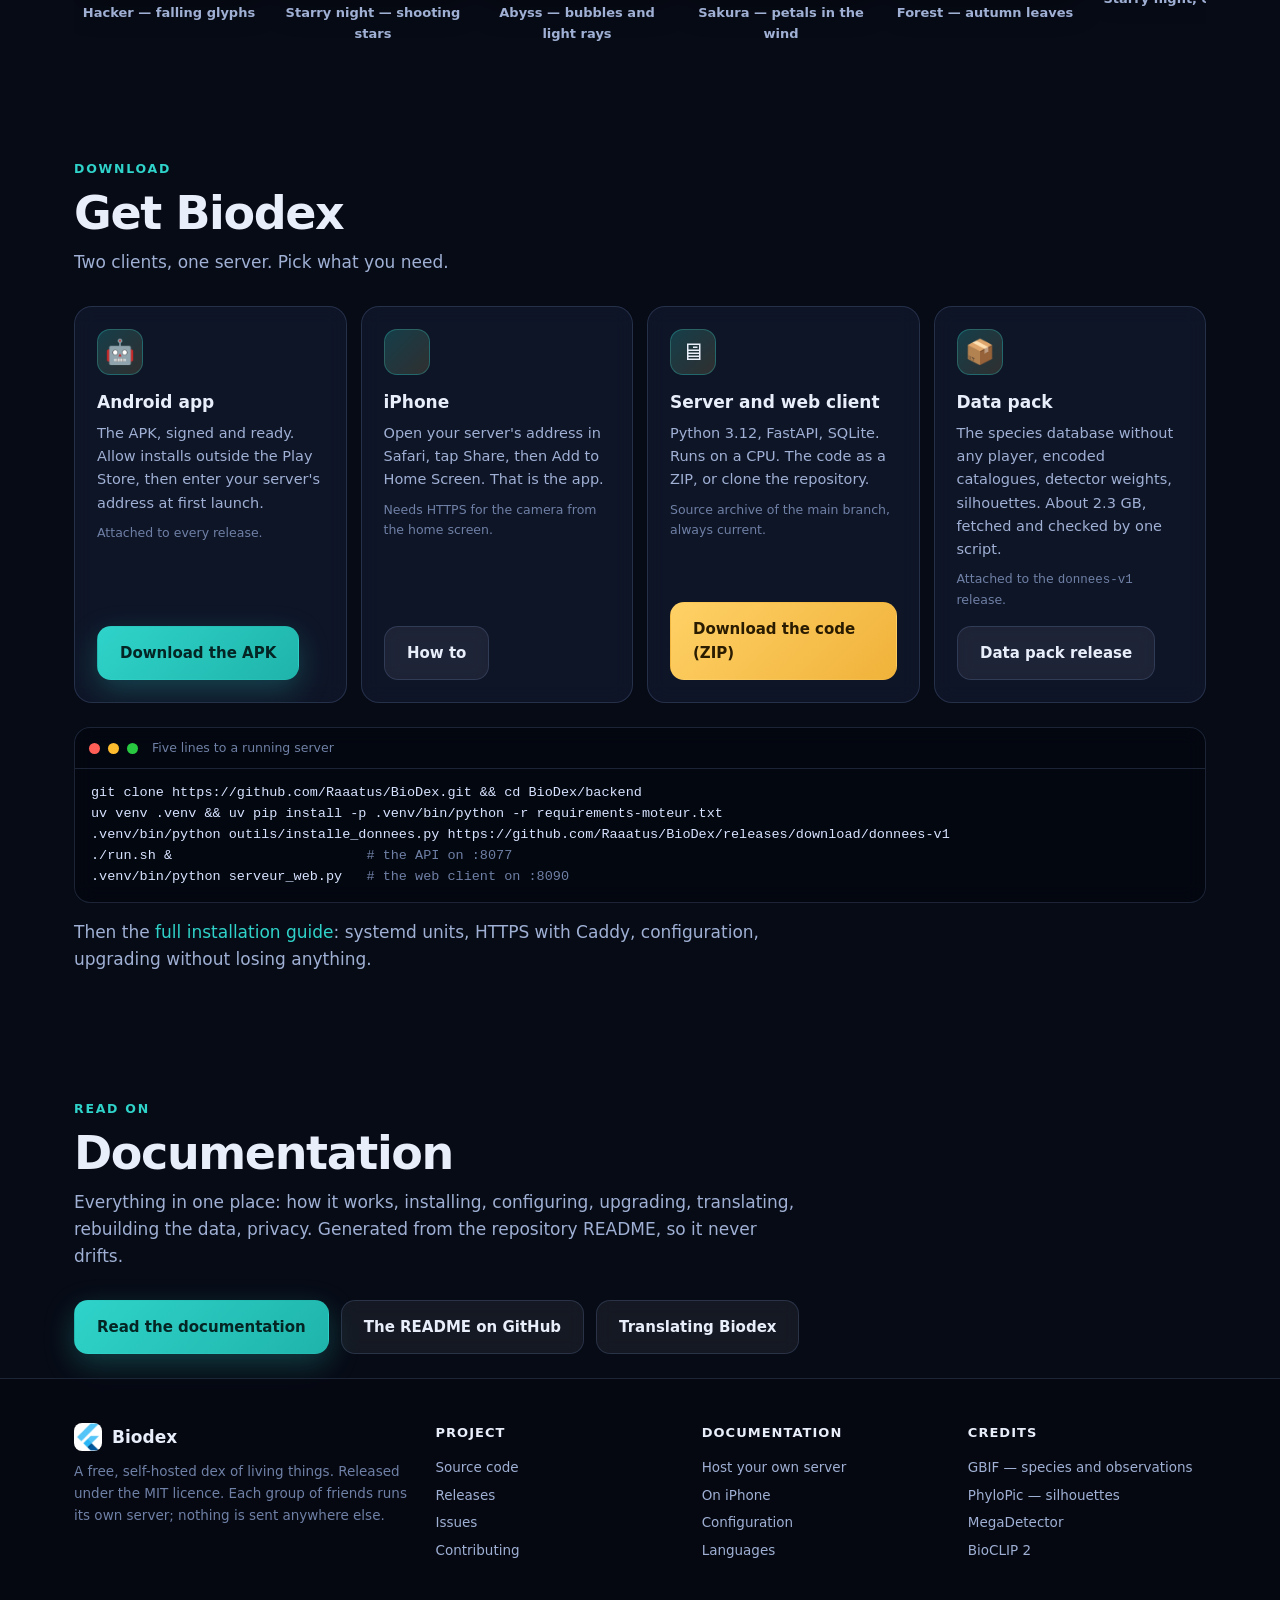
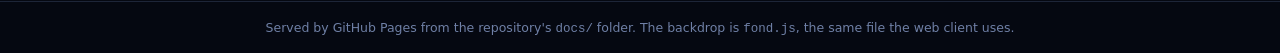
==== commit 38837c40: "Revert "Website: the public-server poll becomes a captcha-guarded counter (Cloudflare Worker + Turns" ====
--- a/docs/index.html
+++ b/docs/index.html
@@ -44,12 +44,10 @@
 
   <section class="heros">
     <span class="etiquette"><i></i>Free · self-hosted · no tracking</span>
-    <div class="sondage" data-url="" data-cle="">
-      <p>Running your own server is the one hurdle. If enough of you would rather join <b>a single public server, open to everyone</b>, it will be set up — say so here.</p>
-      <button class="vote" type="button">👍 I'd use a public server <span data-compte>…</span></button>
-      <div class="captcha" hidden></div>
-      <span class="etat"></span>
-      <small>One vote per address, behind a captcha. No account, nothing stored but the count.</small>
+    <div class="sondage">
+      <p>Running your own server is the one hurdle. If enough of you would rather join <b>a single public server, open to everyone</b>, it will be set up — say so with a thumbs-up.</p>
+      <a class="vote" href="https://github.com/Raaatus/BioDex/issues/1" target="_blank" rel="noopener">👍 I'd use a public server <span data-compte>…</span></a>
+      <small>One vote per GitHub account, so no bots and nothing tracked here.</small>
     </div>
     <h1>The <span>dex</span> of<br>living things.</h1>
     <p class="accroche">Photograph whatever you come across. Your own server recognises it among nearly a million species and fills the slot. Your friends do the same — and you compare.</p>
--- a/docs/style.css
+++ b/docs/style.css
@@ -8,7 +8,6 @@
   --largeur: 1180px; --gouttiere: 24px;
 }
 * { box-sizing: border-box; }
-[hidden] { display: none !important; }
 html { scroll-behavior: smooth; scroll-padding-top: 84px; }
 body { margin: 0; font: 16px/1.6 "Inter", system-ui, -apple-system, "Segoe UI", Roboto, sans-serif; color: var(--texte); background: var(--fond); overflow-x: hidden; }
 a { color: var(--accent); text-decoration: none; }
@@ -50,12 +49,8 @@
 .sondage { max-width: 640px; margin: 18px auto 0; padding: 14px 18px 12px; border-radius: 18px; border: 1px solid rgba(93, 242, 166, .3); background: rgba(93, 242, 166, .07); backdrop-filter: blur(8px); }
 .sondage p { margin: 0 0 10px; color: var(--doux); font-size: 14.5px; line-height: 1.5; }
 .sondage p b { color: var(--texte); }
-.sondage .vote { border: 0; cursor: pointer; font: inherit; display: inline-flex; align-items: center; gap: 8px; padding: 9px 16px; border-radius: 999px; background: linear-gradient(135deg, var(--vert), #2fd3a0); color: #04251a; font-weight: 800; font-size: 14px; box-shadow: 0 8px 24px rgba(93, 242, 166, .25); transition: transform .15s; }
+.sondage .vote { display: inline-flex; align-items: center; gap: 8px; padding: 9px 16px; border-radius: 999px; background: linear-gradient(135deg, var(--vert), #2fd3a0); color: #04251a; font-weight: 800; font-size: 14px; box-shadow: 0 8px 24px rgba(93, 242, 166, .25); transition: transform .15s; }
 .sondage .vote:hover { text-decoration: none; transform: translateY(-2px); }
-.sondage .vote.fait { background: rgba(255, 255, 255, .1); color: var(--texte); box-shadow: none; cursor: default; }
-.sondage .captcha { display: flex; justify-content: center; margin-top: 10px; }
-.sondage .etat { display: block; margin-top: 6px; color: var(--accent2); font-size: 12.5px; }
-.sondage .etat:empty { display: none; }
 .sondage .vote [data-compte] { padding: 2px 9px; border-radius: 999px; background: rgba(0, 0, 0, .18); font-weight: 700; font-size: 12.5px; }
 .sondage .vote [data-compte]:empty { display: none; }
 .sondage small { display: block; margin-top: 8px; color: var(--sourd); font-size: 12px; }
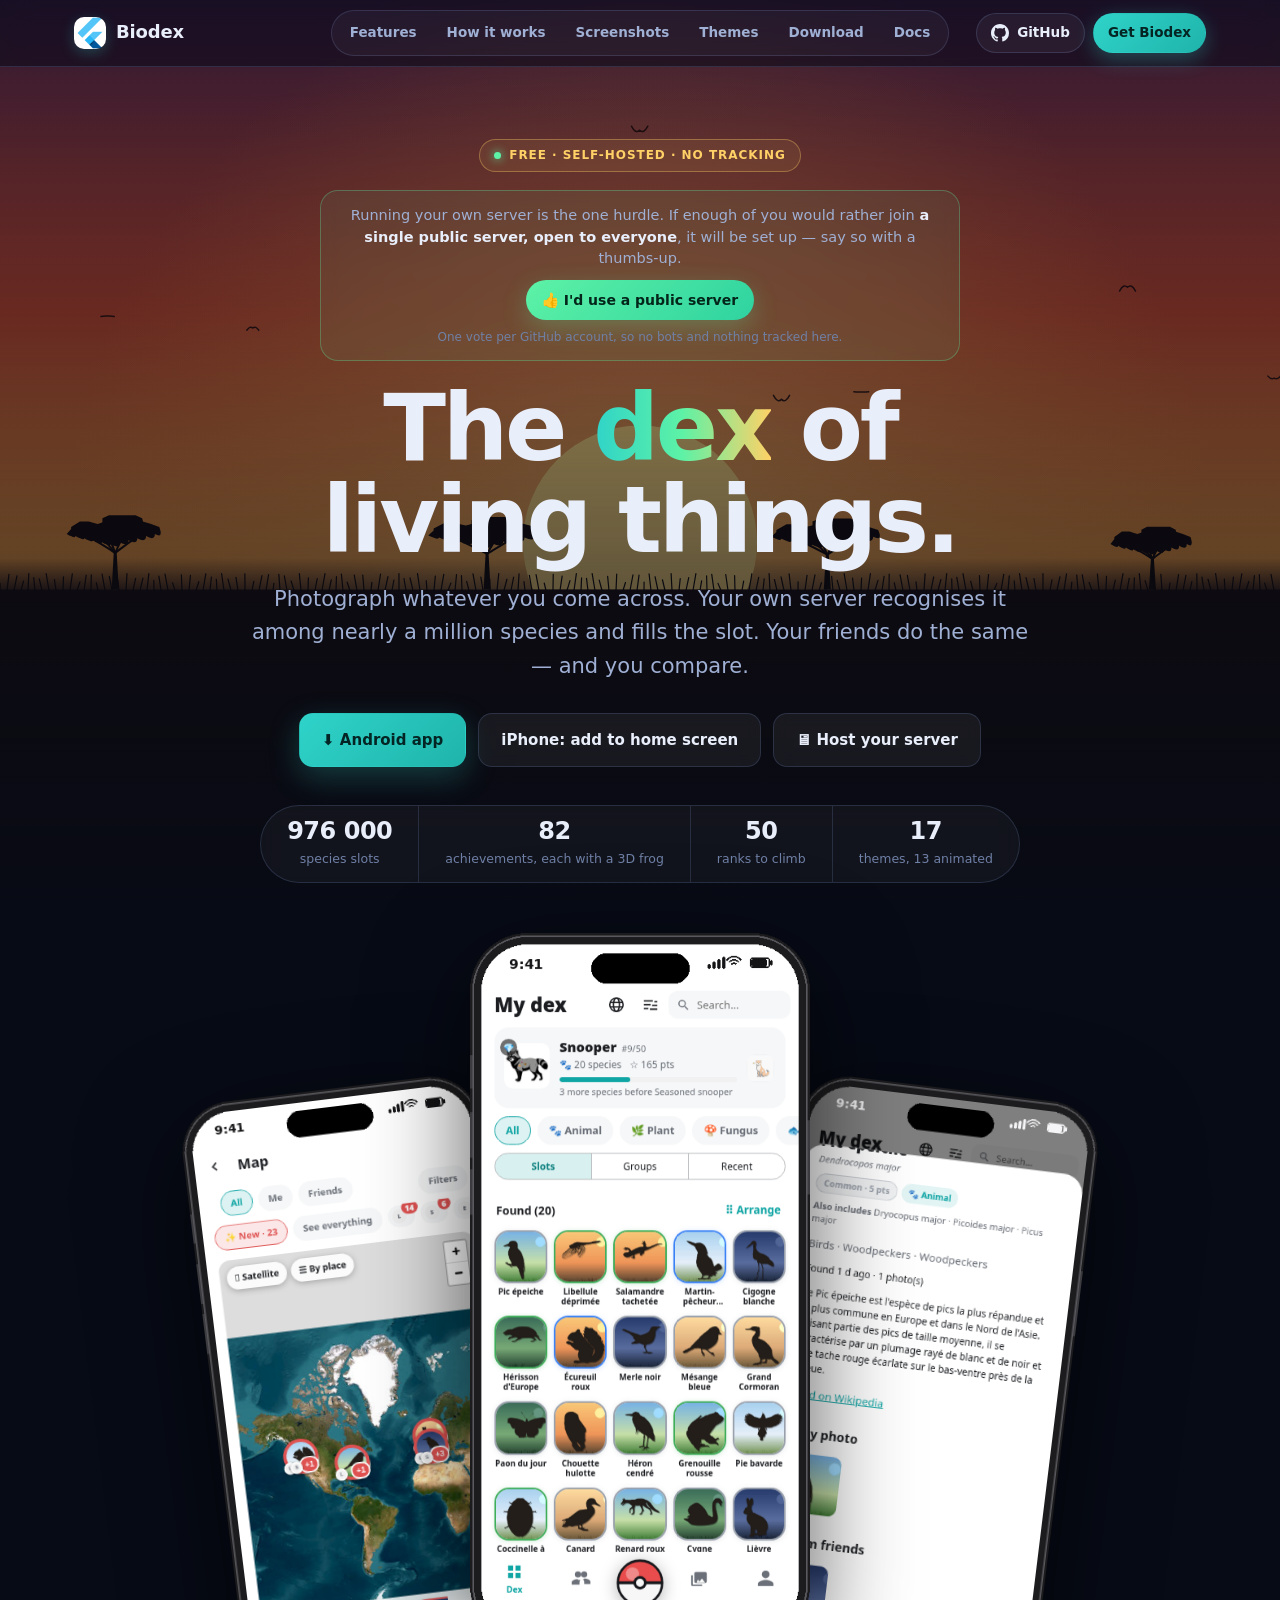
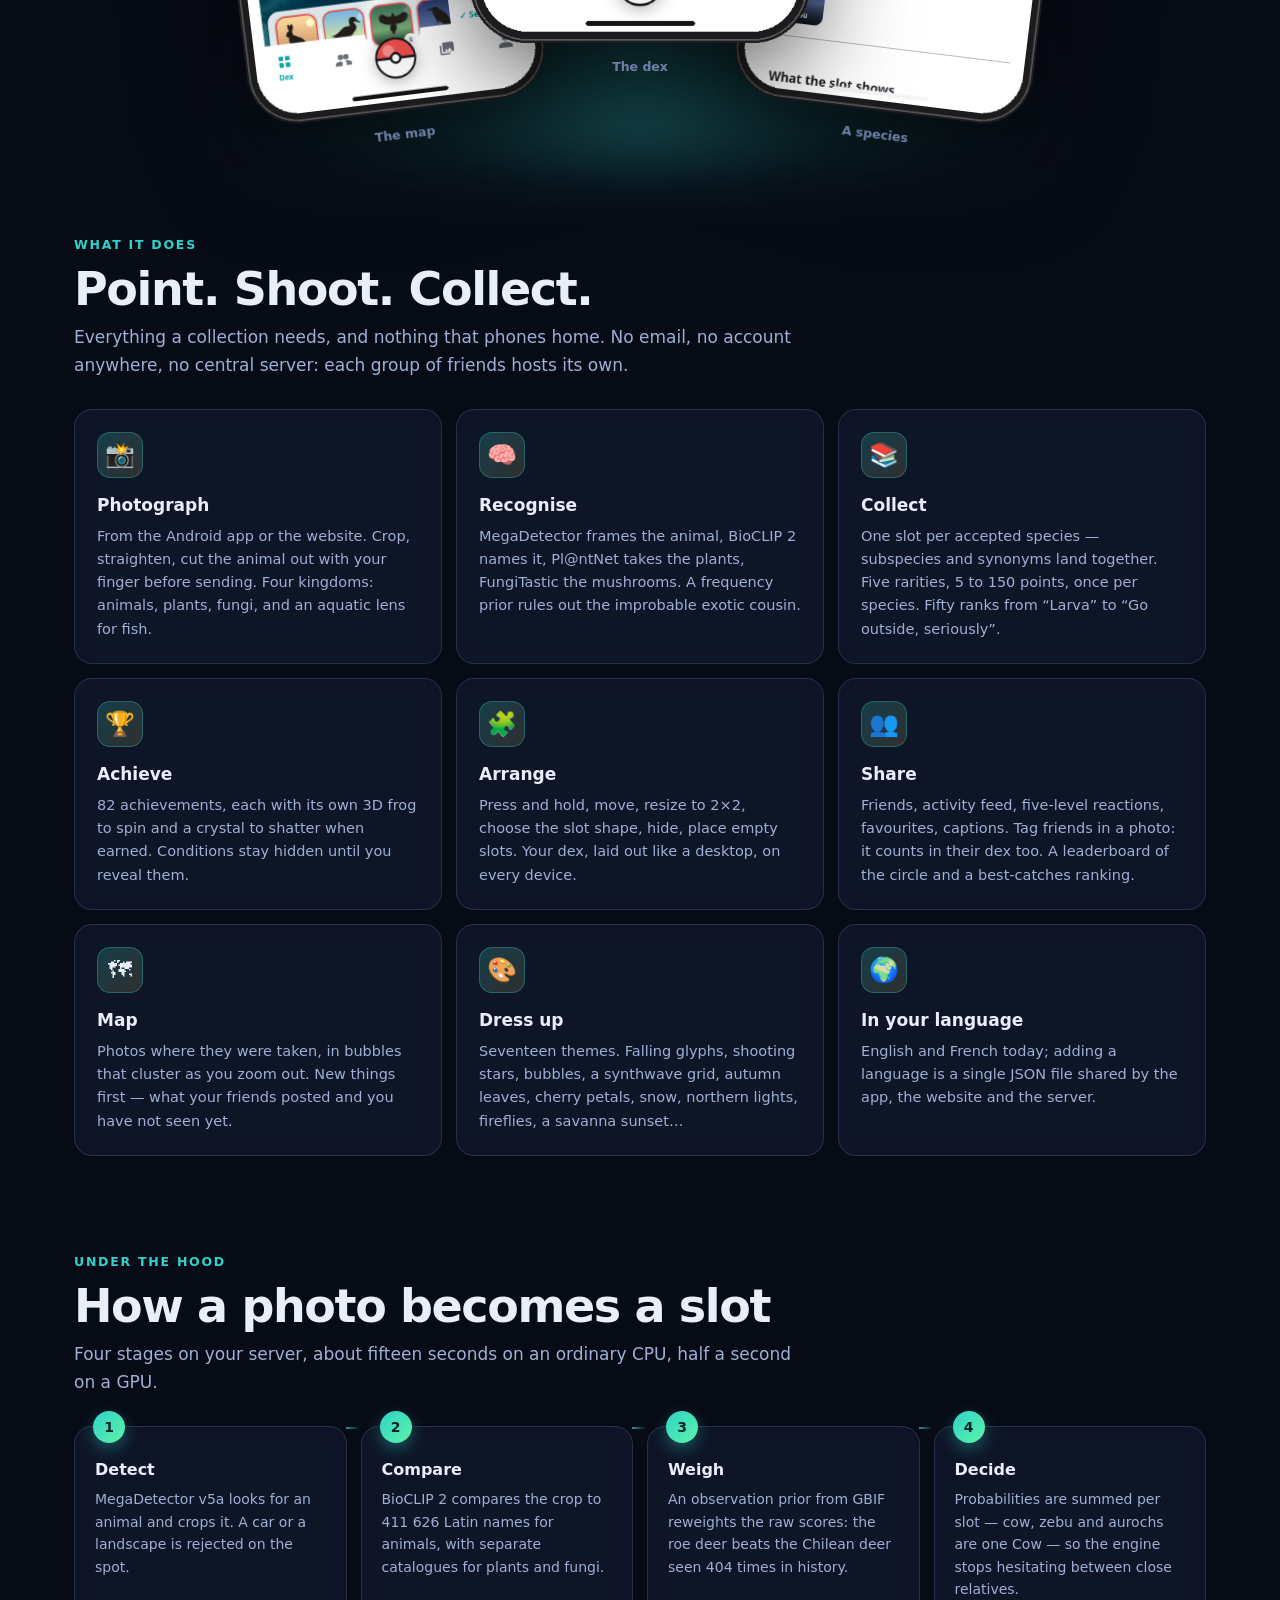
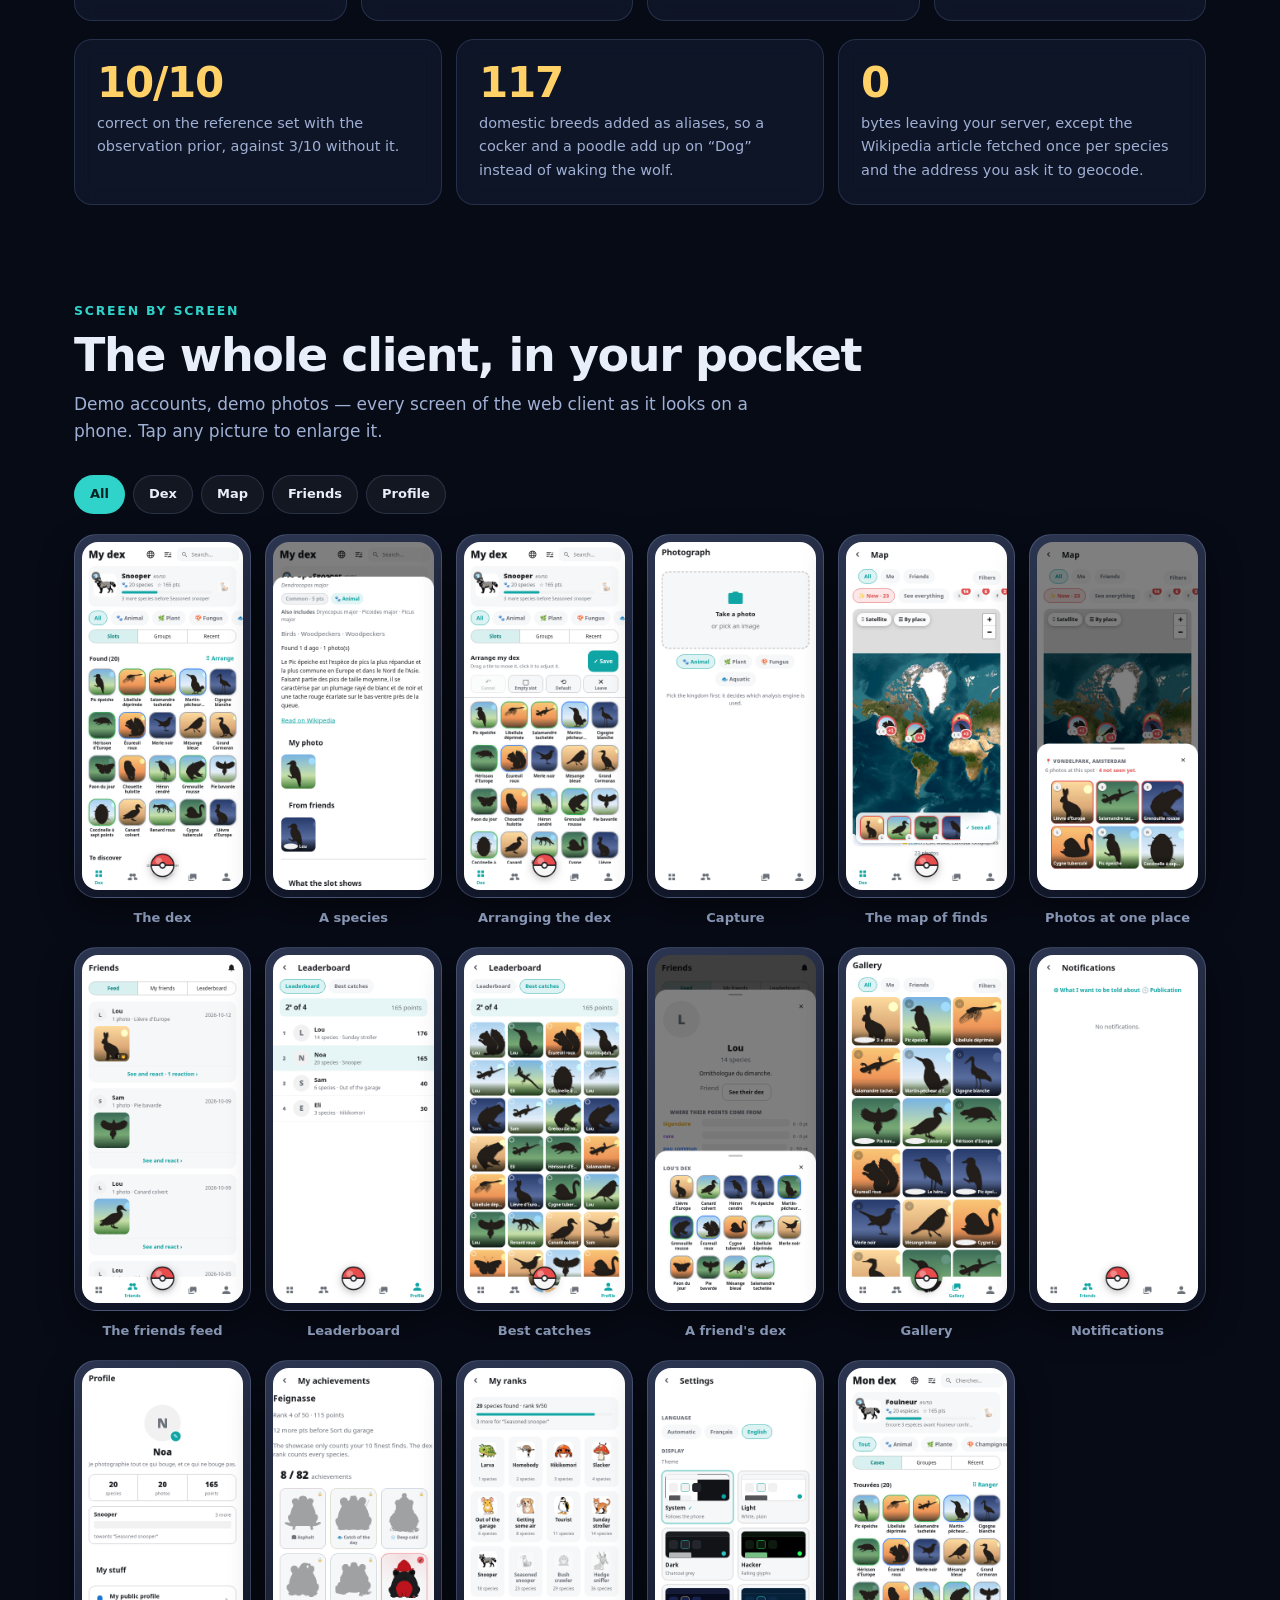
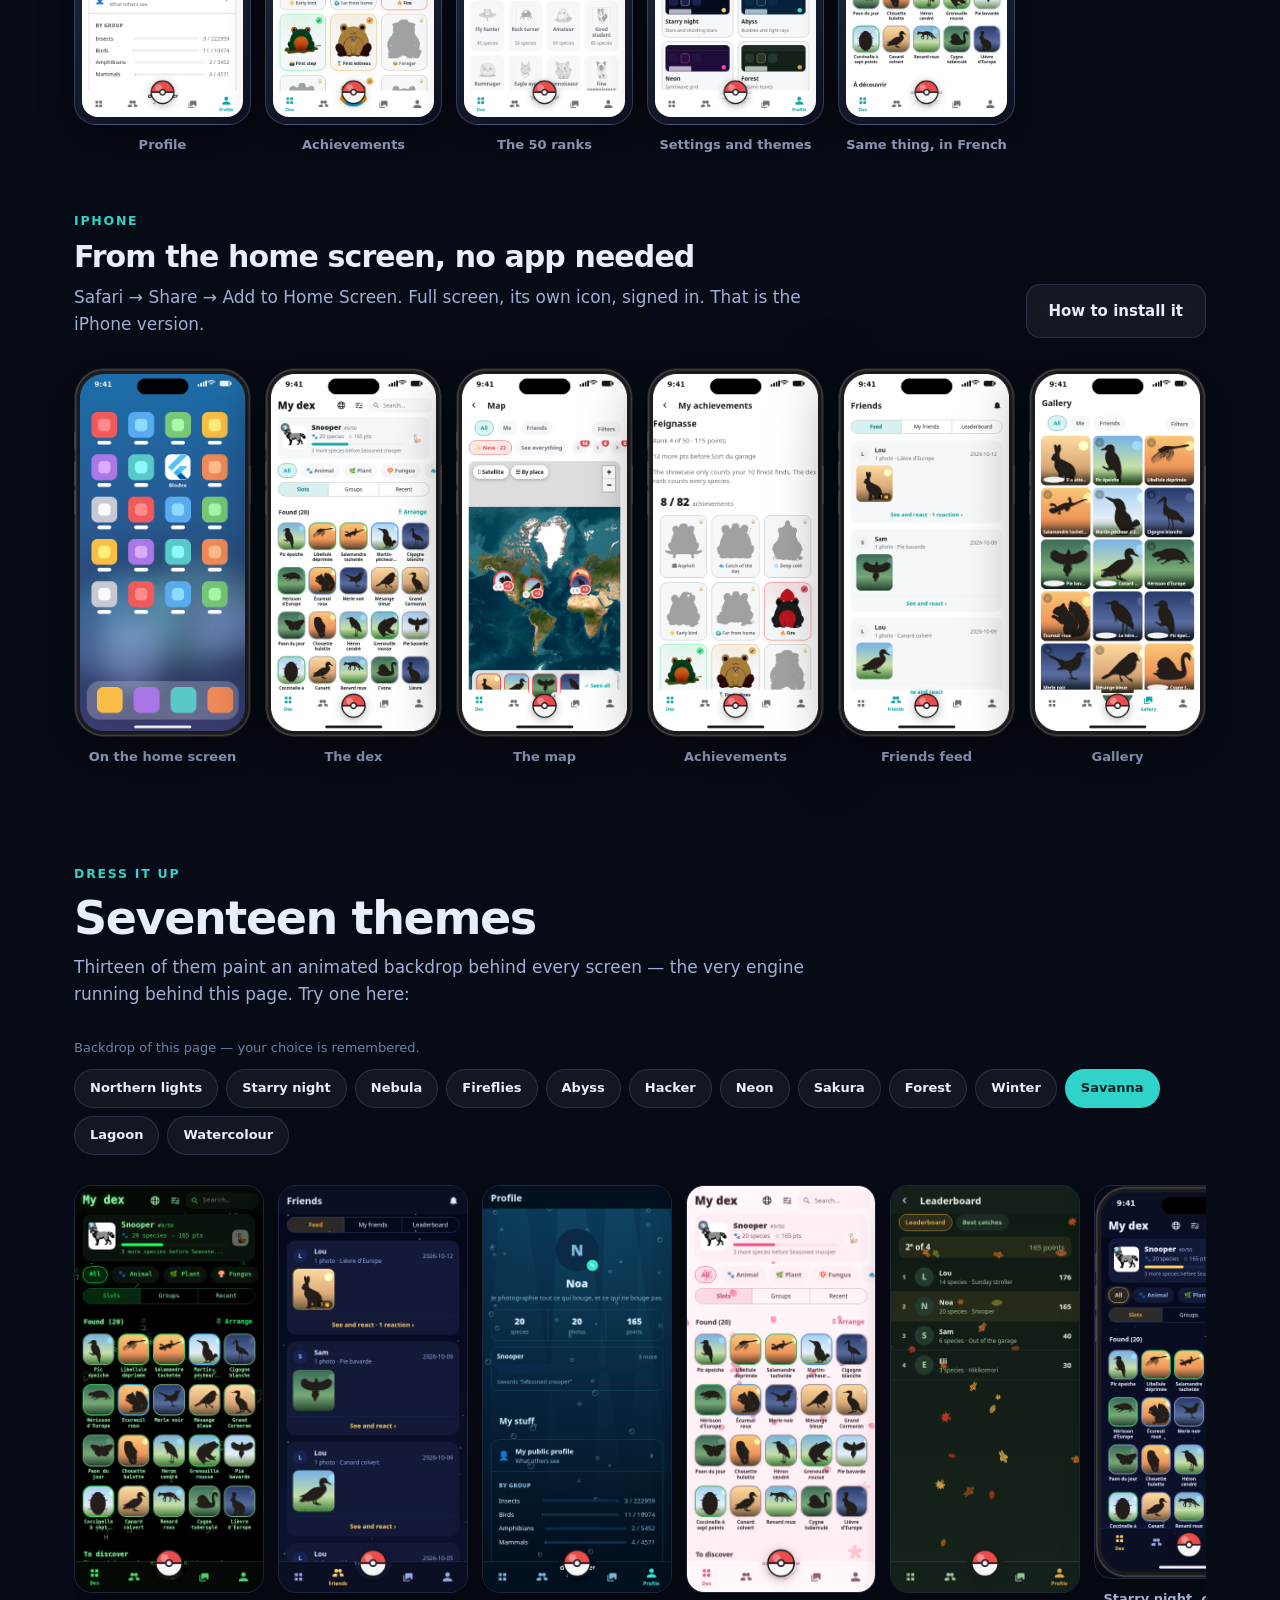
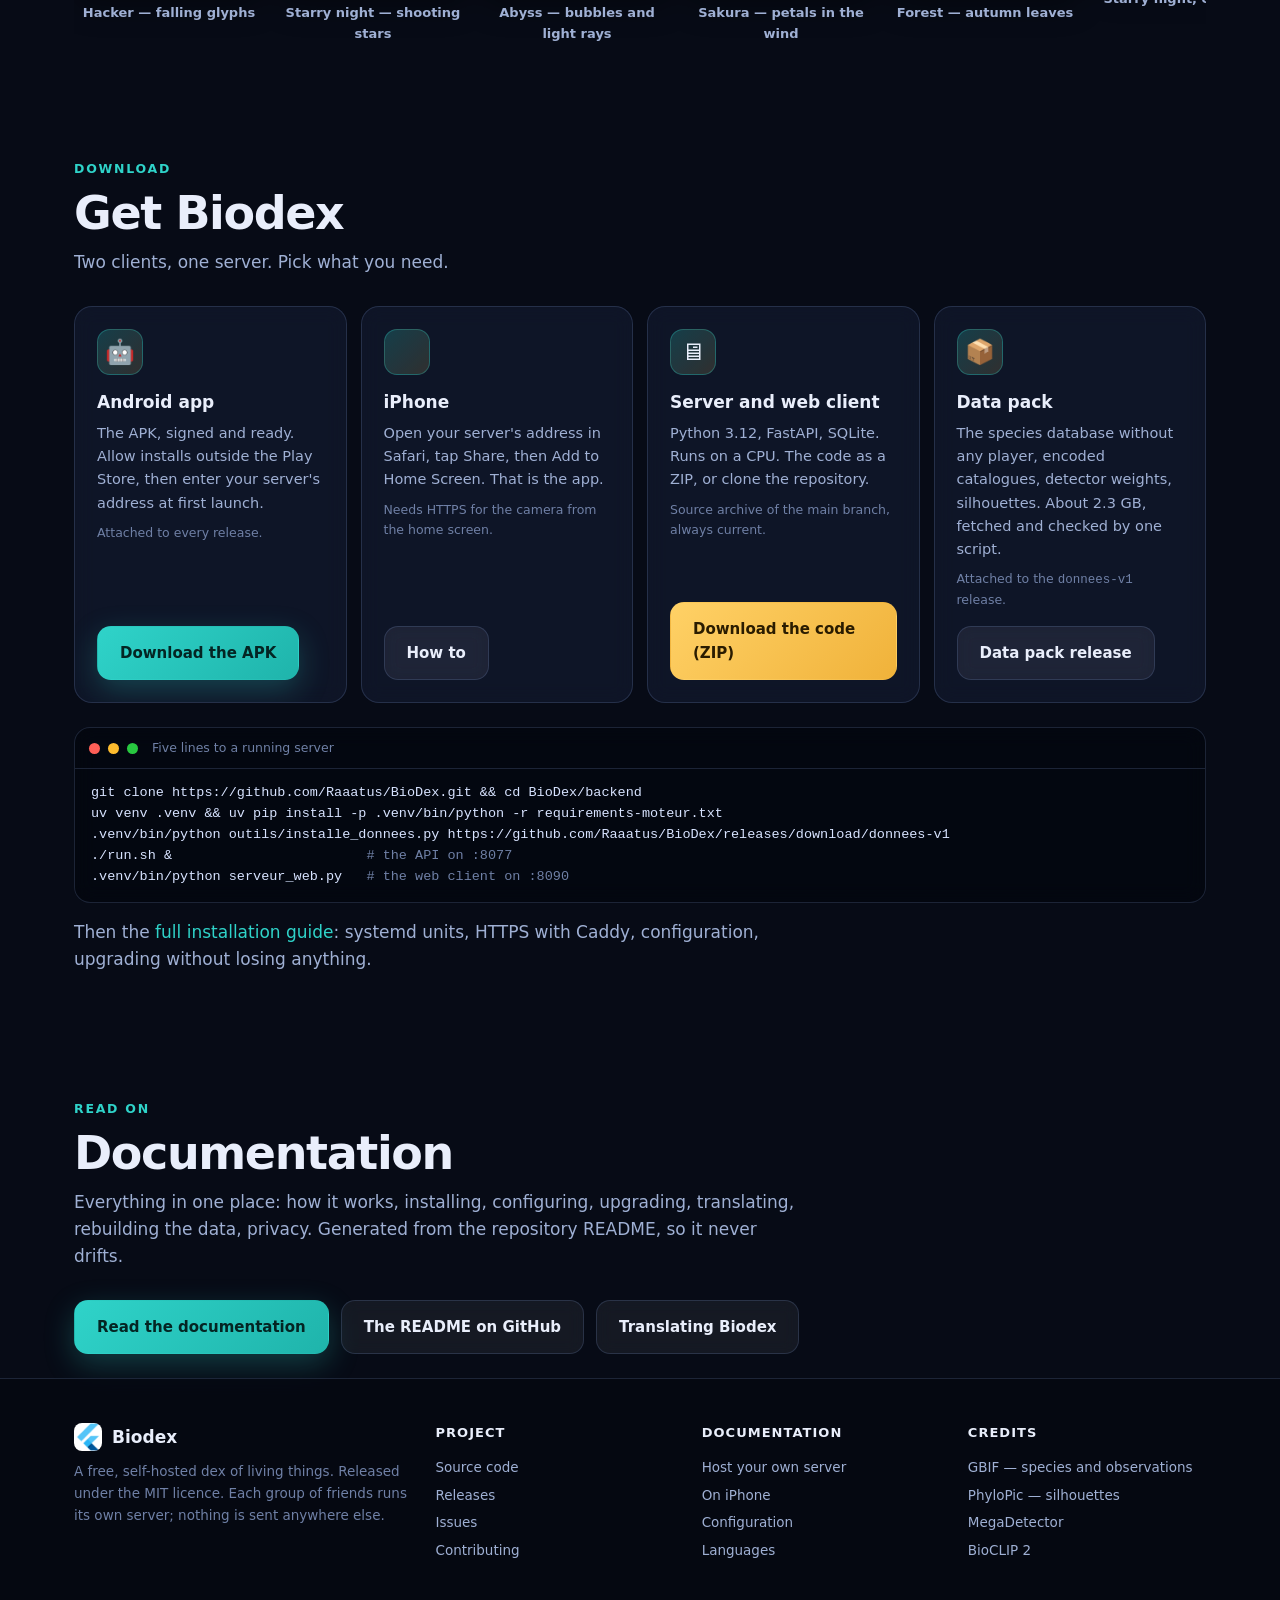
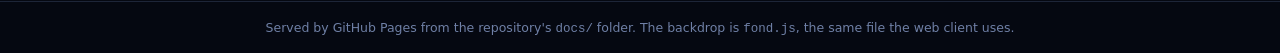
==== commit 6289f7bb: "Website: on phones, the three-phone fan stays, card grids become swipeable strips, nothing stays hid" ====
--- a/docs/index.html
+++ b/docs/index.html
@@ -73,6 +73,7 @@
     <span class="surtitre">What it does</span>
     <h2>Point. Shoot. Collect.</h2>
     <p class="intro">Everything a collection needs, and nothing that phones home. No email, no account anywhere, no central server: each group of friends hosts its own.</p>
+    <p class="indice">swipe →</p>
     <div class="cartes">
       <div class="carte apparait"><div class="ico">📸</div><h3>Photograph</h3><p>From the Android app or the website. Crop, straighten, cut the animal out with your finger before sending. Four kingdoms: animals, plants, fungi, and an aquatic lens for fish.</p></div>
       <div class="carte apparait"><div class="ico">🧠</div><h3>Recognise</h3><p>MegaDetector frames the animal, BioCLIP 2 names it, Pl@ntNet takes the plants, FungiTastic the mushrooms. A frequency prior rules out the improbable exotic cousin.</p></div>
@@ -90,6 +91,7 @@
     <span class="surtitre">Under the hood</span>
     <h2>How a photo becomes a slot</h2>
     <p class="intro">Four stages on your server, about fifteen seconds on an ordinary CPU, half a second on a GPU.</p>
+    <p class="indice">swipe →</p>
     <div class="etapes">
       <div class="etape apparait"><h3>Detect</h3><p>MegaDetector v5a looks for an animal and crops it. A car or a landscape is rejected on the spot.</p></div>
       <div class="etape apparait"><h3>Compare</h3><p>BioCLIP 2 compares the crop to 411 626 Latin names for animals, with separate catalogues for plants and fungi.</p></div>
@@ -171,6 +173,7 @@
     <span class="surtitre">Download</span>
     <h2>Get Biodex</h2>
     <p class="intro">Two clients, one server. Pick what you need.</p>
+    <p class="indice">swipe →</p>
     <div class="telechargements">
       <div class="carte apparait">
         <div class="ico">🤖</div><h3>Android app</h3>
--- a/docs/style.css
+++ b/docs/style.css
@@ -92,6 +92,7 @@
 section .entete { display: grid; grid-template-columns: 1fr auto; align-items: end; gap: 20px; }
 section .entete .intro { margin-bottom: 0; }
 section .entete + * { margin-top: 30px; }
+.indice { display: none; color: var(--sourd); font-size: 12px; margin: -6px 0 0; text-align: right; }
 
 /* ce qui apparaît en défilant */
 .apparait { opacity: 0; transform: translateY(18px); transition: opacity .6s ease, transform .6s cubic-bezier(.2, .8, .2, 1); }
@@ -218,15 +219,28 @@
   footer .dedans { grid-template-columns: 1fr 1fr; }
 }
 @media (max-width: 640px) {
-  .scene { padding-bottom: 10px; }
+  /* Le téléphone : les trois restent, en éventail serré. */
+  .scene { padding-bottom: 84px; margin-top: 6px; }
+  .scene .tel.gauche, .scene .tel.droite { display: block; width: 36vw; margin: 0 -15vw; }
+  .scene .tel.centre { width: 50vw; }
+  .scene::before { height: 70%; }
+  /* Les grilles de cartes deviennent des bandes qu'on fait glisser : neuf
+     cartes empilées, c'est un mur ; côte à côte, c'est un carrousel. */
+  .cartes, .etapes, .telechargements { display: flex; gap: 12px; overflow-x: auto; scroll-snap-type: x mandatory; margin: 0 calc(-1 * var(--gouttiere)); padding: 18px var(--gouttiere) 14px; scrollbar-width: none; }
+  .cartes::-webkit-scrollbar, .etapes::-webkit-scrollbar, .telechargements::-webkit-scrollbar { display: none; }
+  .carte, .etape { flex: 0 0 78vw; scroll-snap-align: center; }
+  .cartes.trois .carte { flex-basis: 68vw; }
+  .telechargements .carte { flex-basis: 82vw; }
+  .carte .ico { width: 40px; height: 40px; font-size: 21px; margin-bottom: 10px; }
+  .carte p, .etape p { font-size: 14px; }
+  .apparait { opacity: 1; transform: none; transition: none; }
+  .indice { display: block; }
   :root { --gouttiere: 16px; }
   .heros { padding-top: 44px; }
   .heros .chiffres { border-radius: 20px; width: 100%; display: grid; grid-template-columns: 1fr 1fr; }
   .heros .chiffres div { border-right: 0; border-bottom: 1px solid var(--bordure); padding: 12px 14px; }
   .heros .chiffres div:nth-child(odd) { border-right: 1px solid var(--bordure); }
   .heros .chiffres div:nth-last-child(-n+2) { border-bottom: 0; }
-  .scene .tel.gauche, .scene .tel.droite { display: none; }
-  .scene .tel.centre { width: 72vw; }
   section { padding: 52px var(--gouttiere) 16px; }
   section .entete { grid-template-columns: 1fr; }
   .galerie { grid-template-columns: repeat(2, 1fr); gap: 14px 10px; }
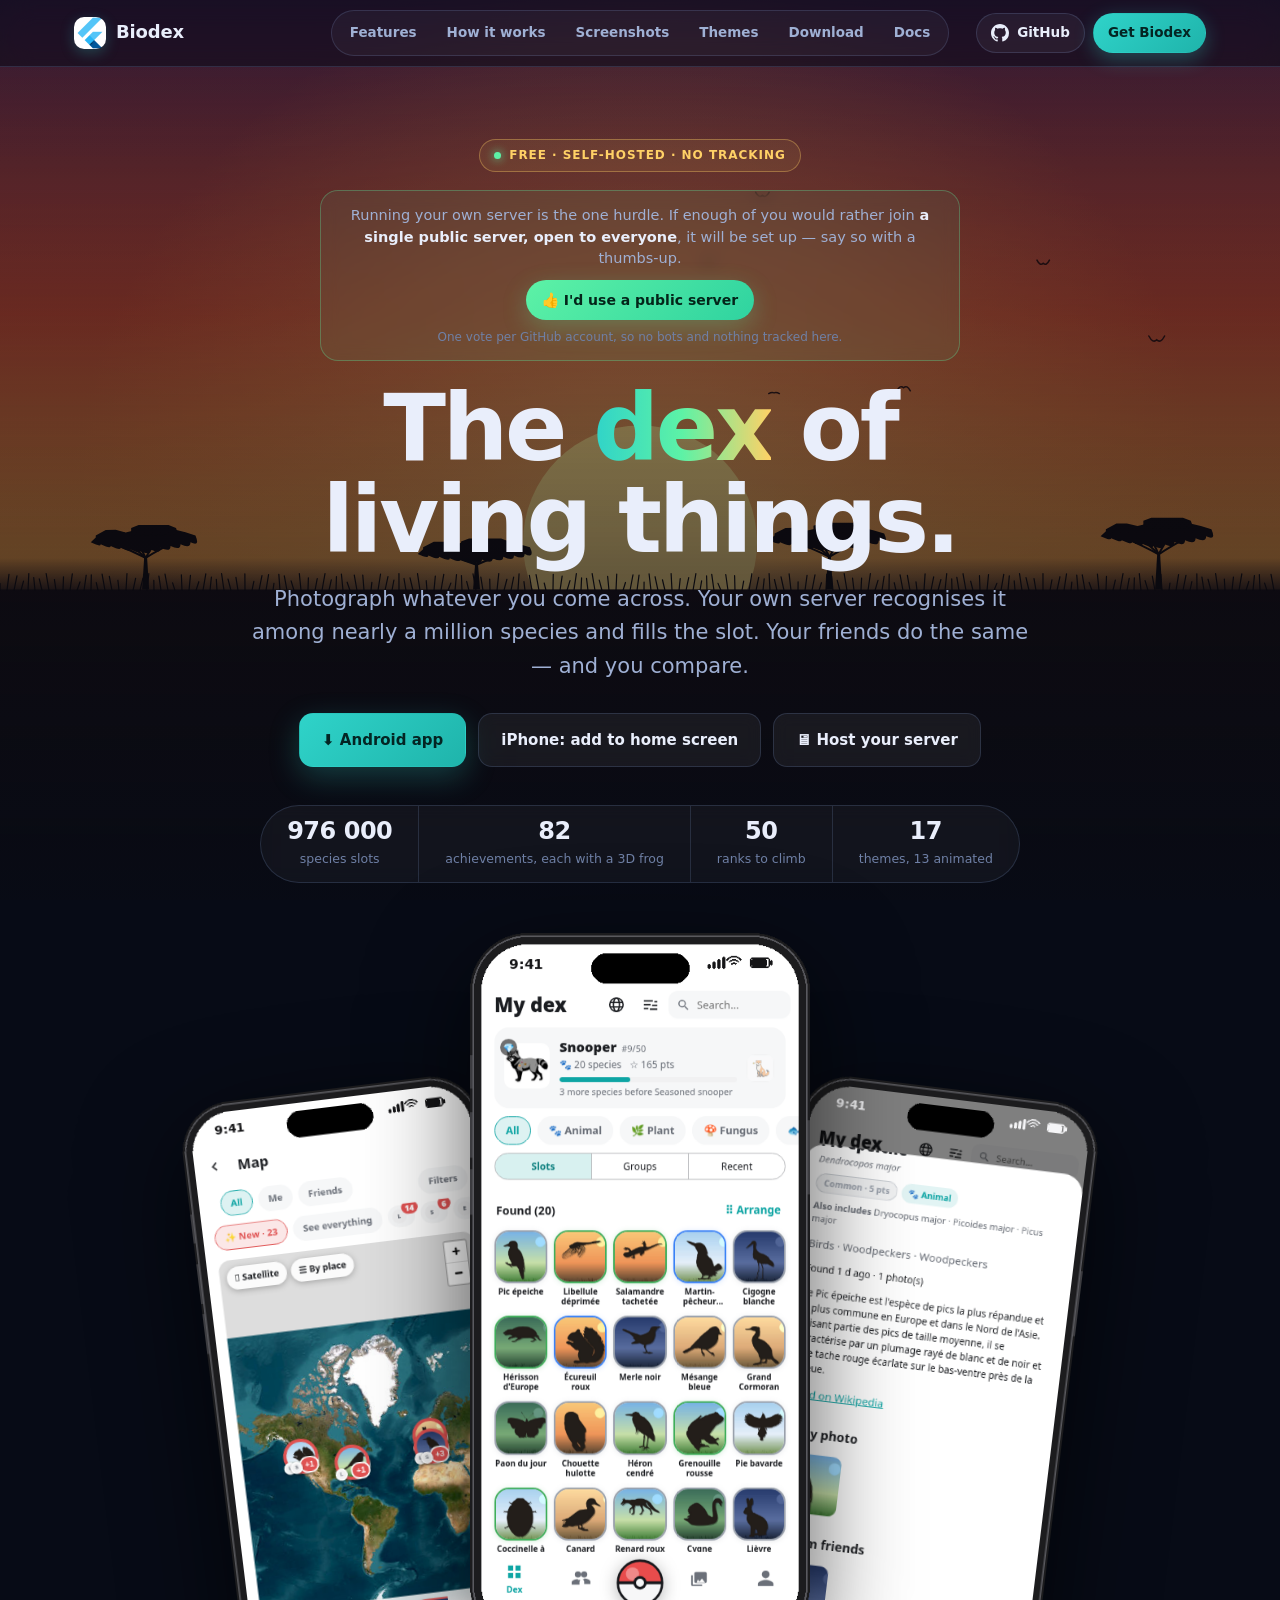
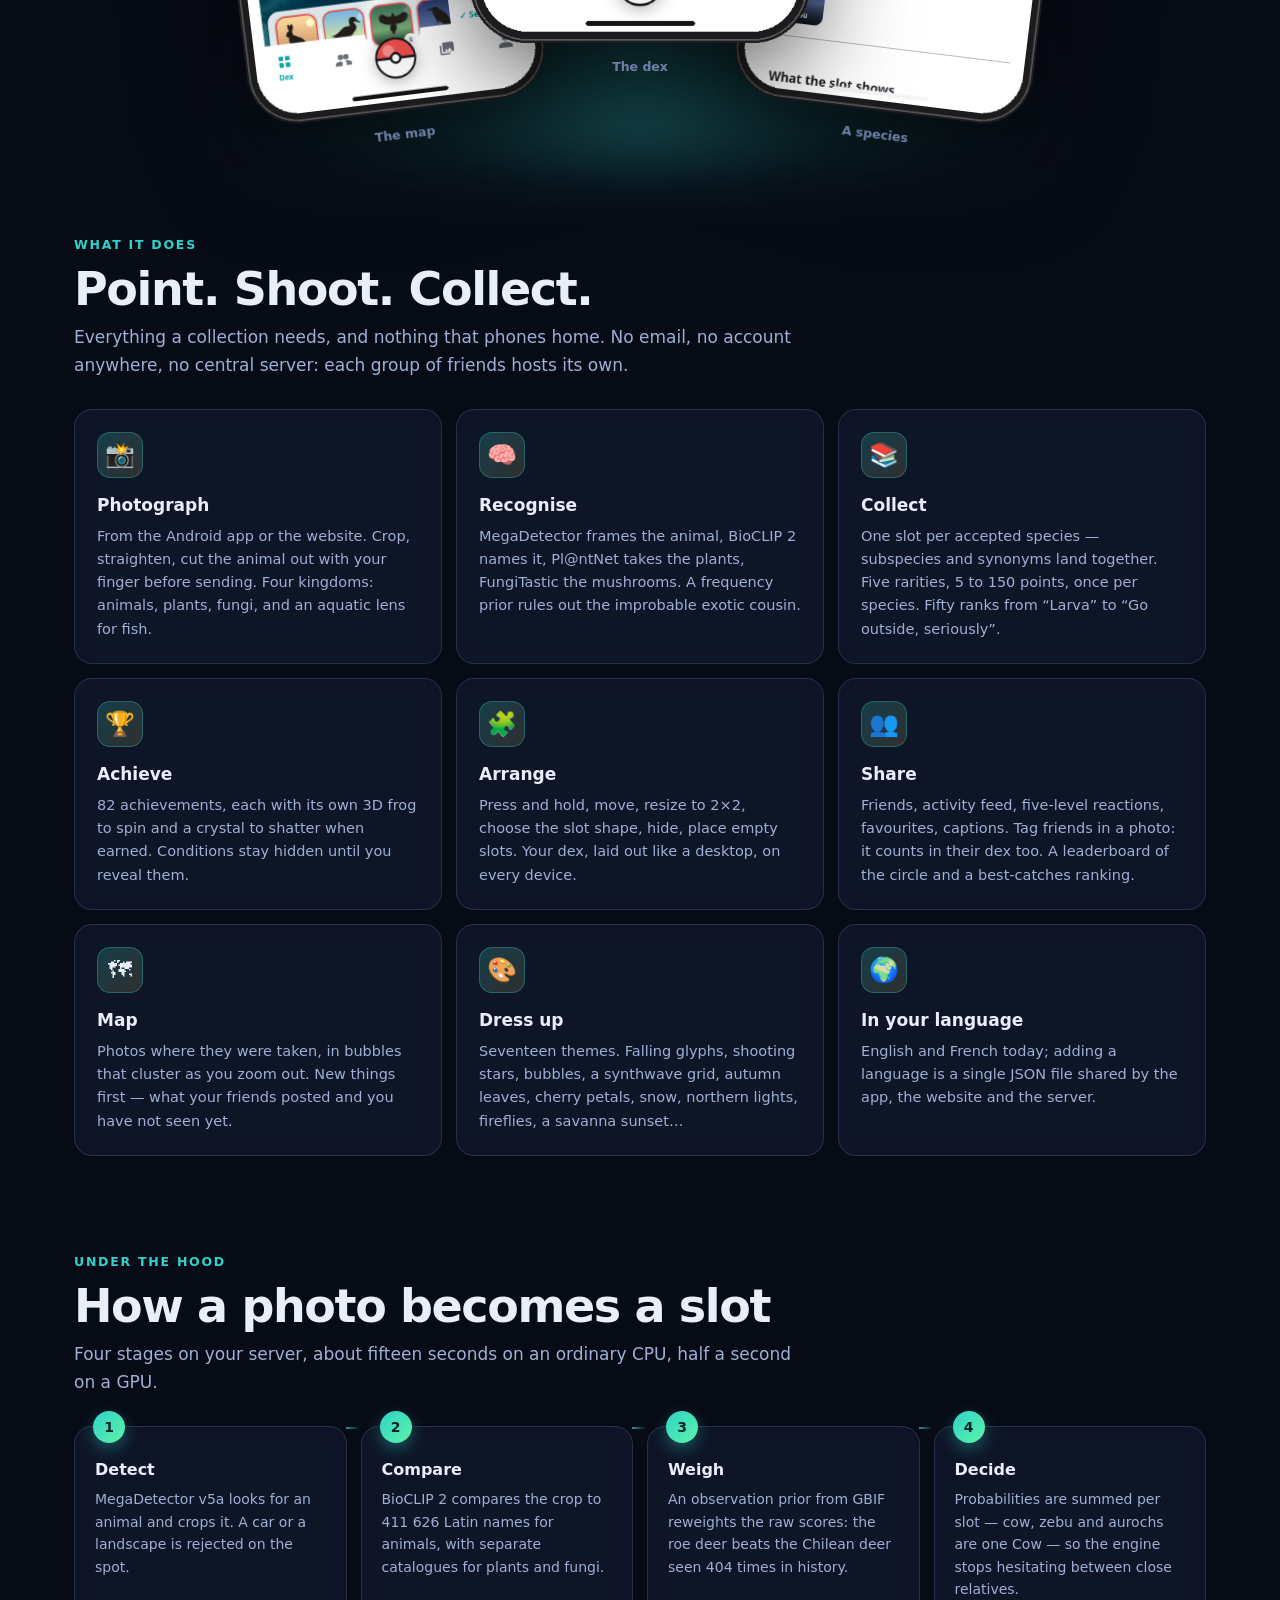
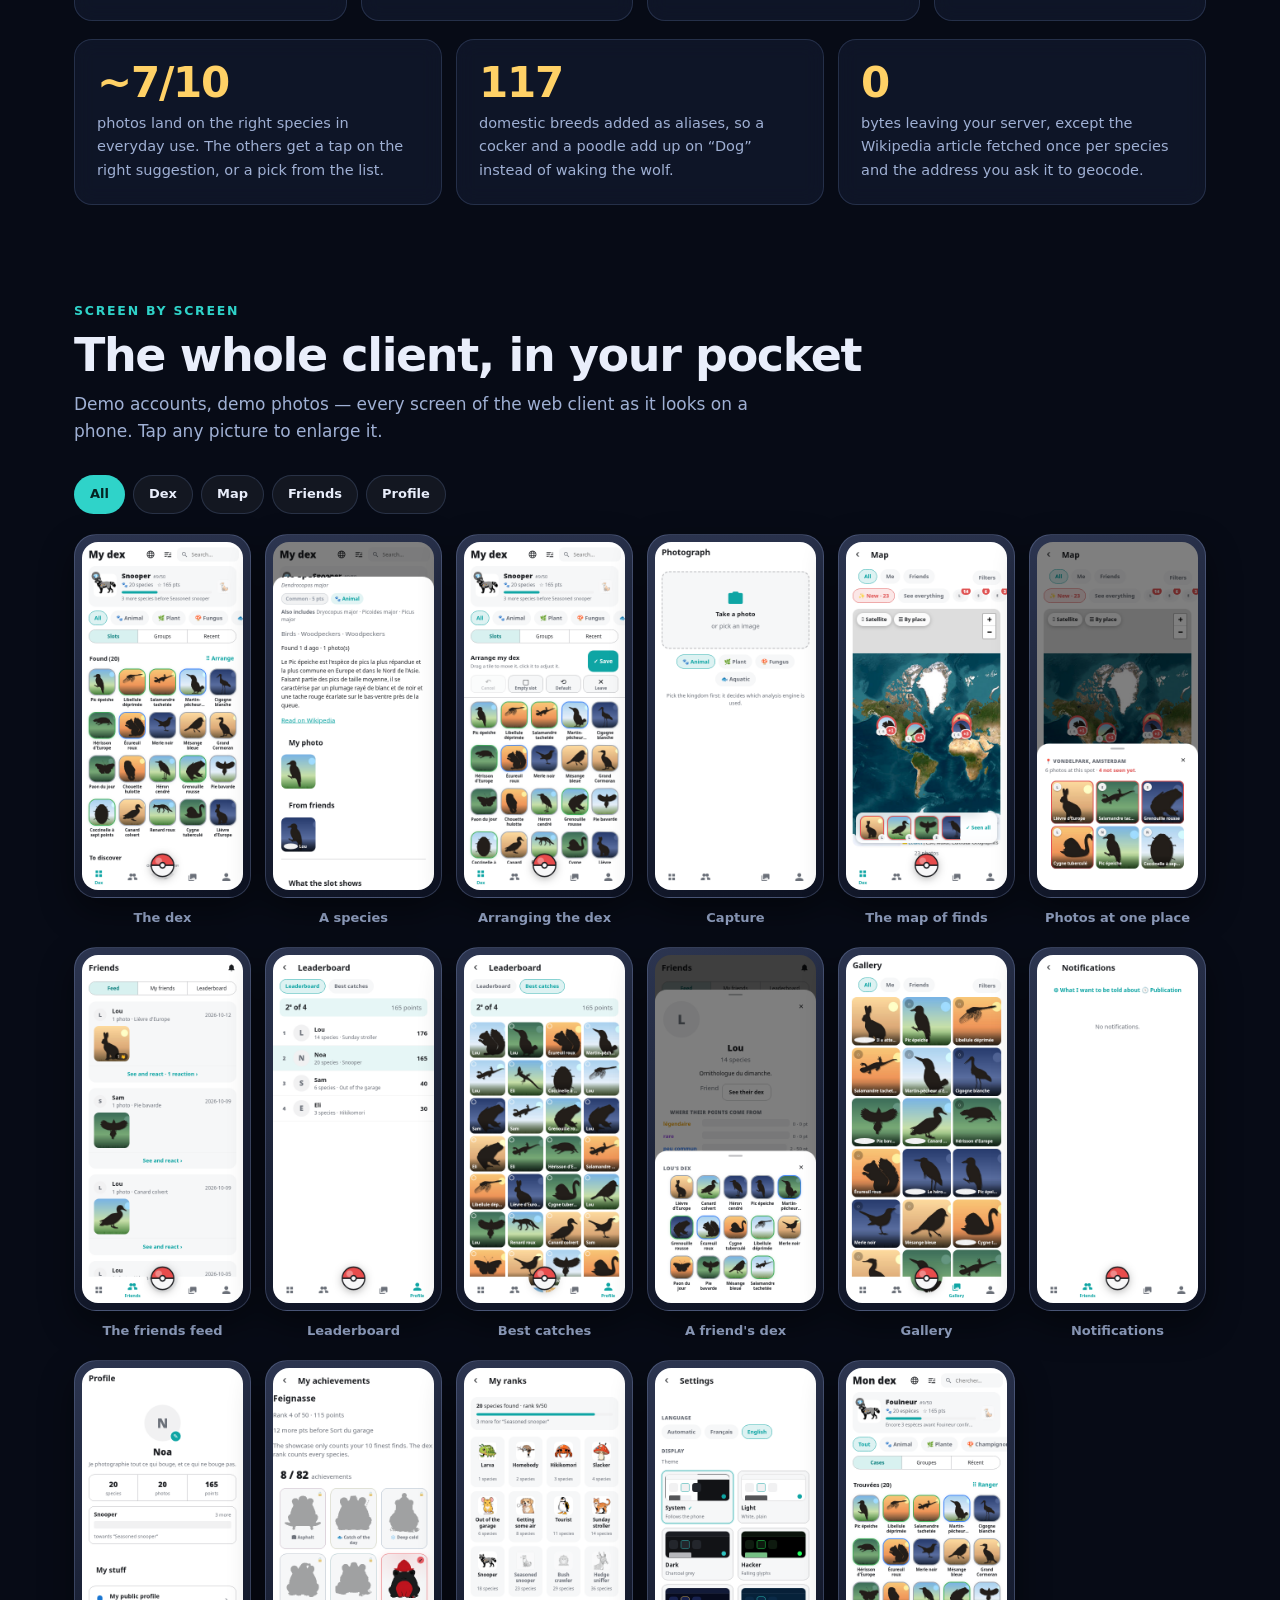
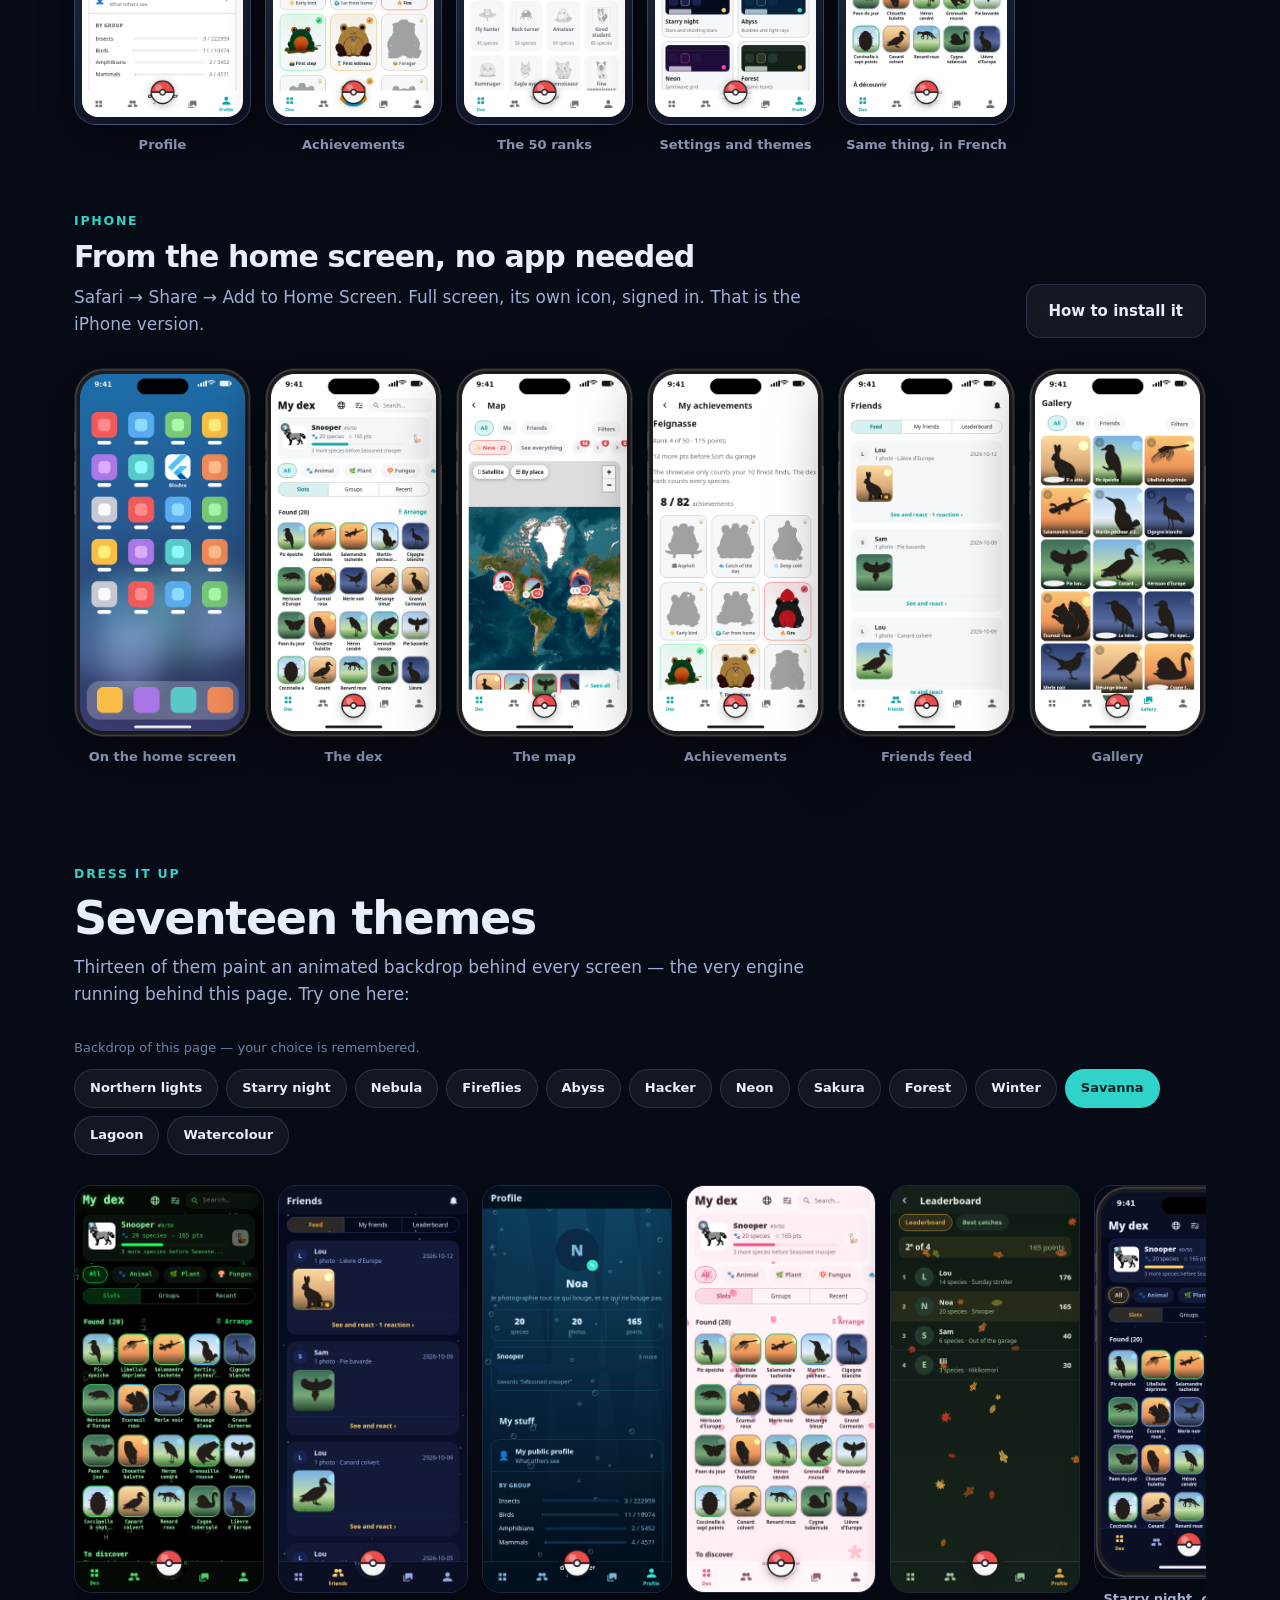
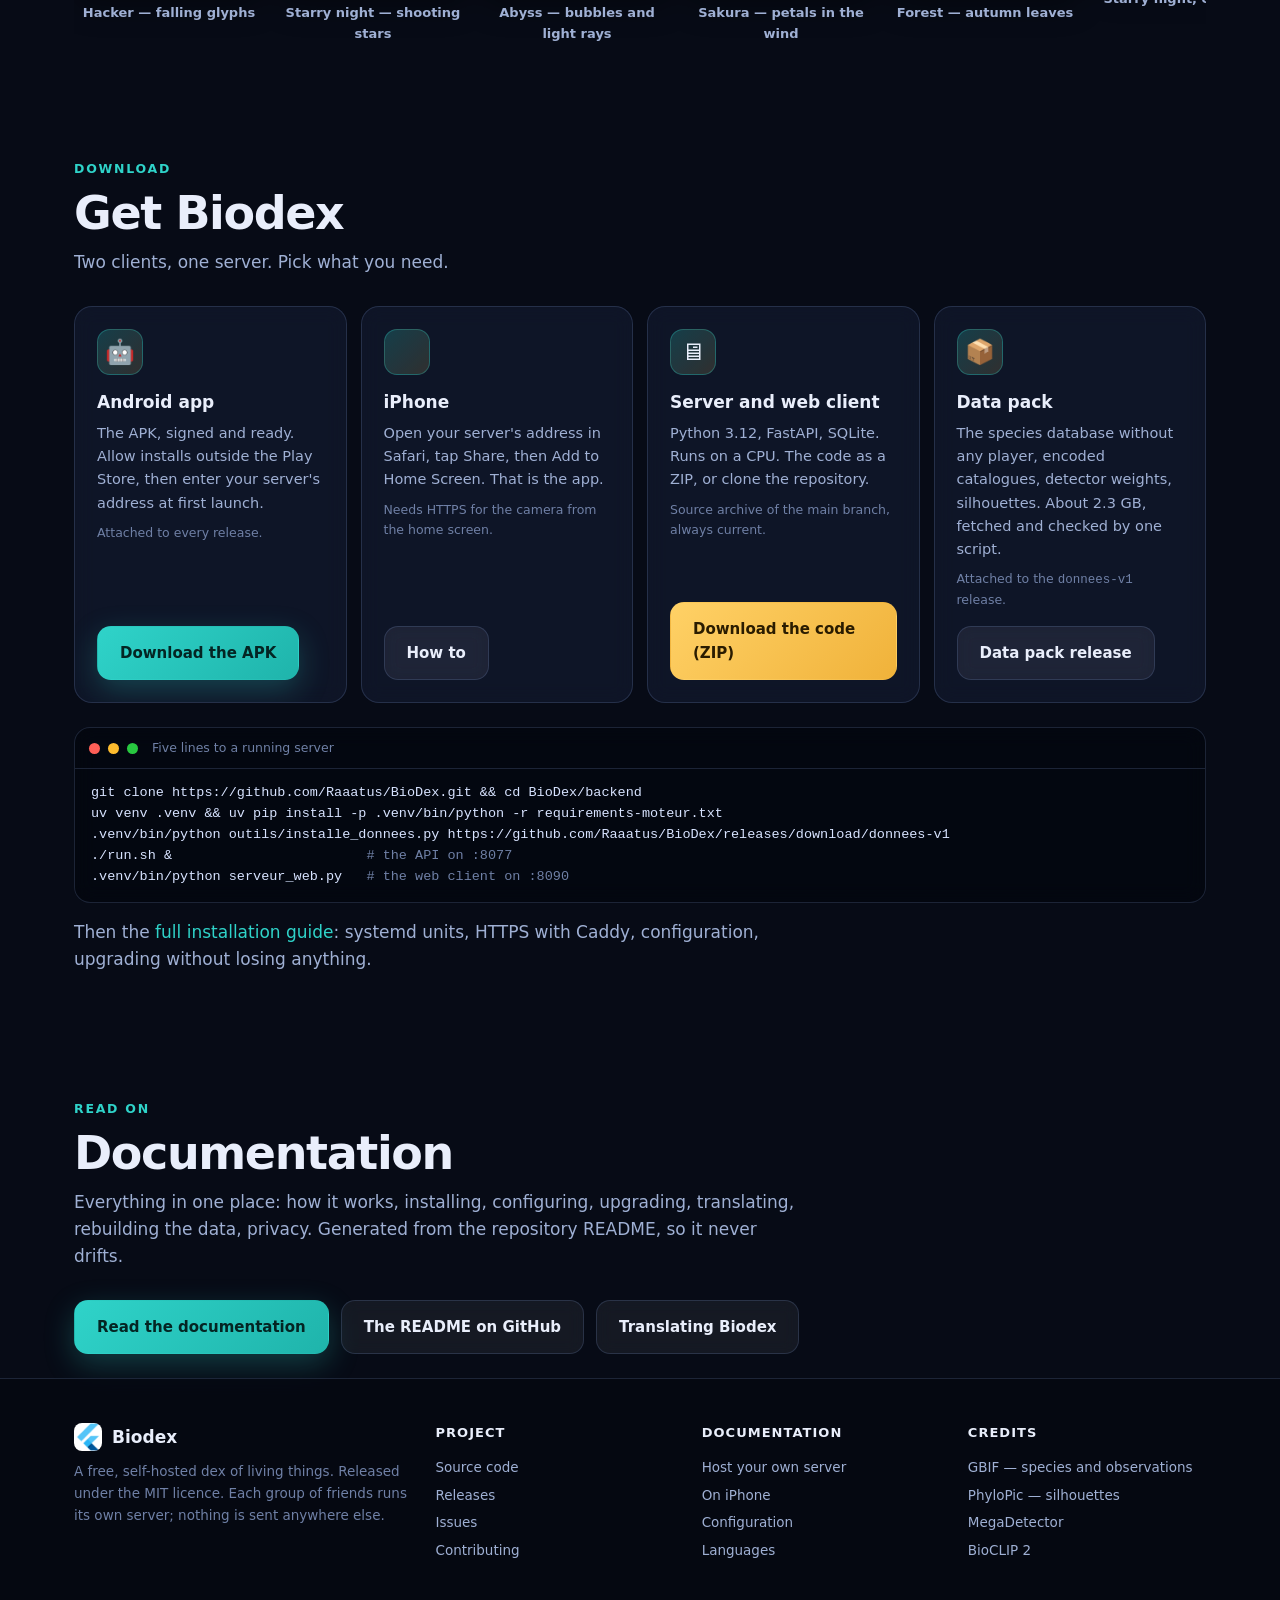
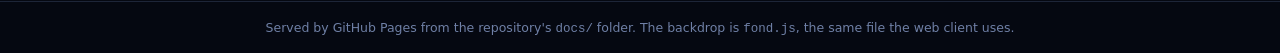
==== commit 08116356: "Site and README: an honest 7 out of 10 for everyday recognition, the 10/10 was only the calibration " ====
--- a/docs/index.html
+++ b/docs/index.html
@@ -99,7 +99,7 @@
       <div class="etape apparait"><h3>Decide</h3><p>Probabilities are summed per slot — cow, zebu and aurochs are one Cow — so the engine stops hesitating between close relatives.</p></div>
     </div>
     <div class="cartes trois" style="margin-top:18px">
-      <div class="carte apparait"><div class="nombre">10/10</div><p>correct on the reference set with the observation prior, against 3/10 without it.</p></div>
+      <div class="carte apparait"><div class="nombre">~7/10</div><p>photos land on the right species in everyday use. The others get a tap on the right suggestion, or a pick from the list.</p></div>
       <div class="carte apparait"><div class="nombre">117</div><p>domestic breeds added as aliases, so a cocker and a poodle add up on “Dog” instead of waking the wolf.</p></div>
       <div class="carte apparait"><div class="nombre">0</div><p>bytes leaving your server, except the Wikipedia article fetched once per species and the address you ask it to geocode.</p></div>
     </div>
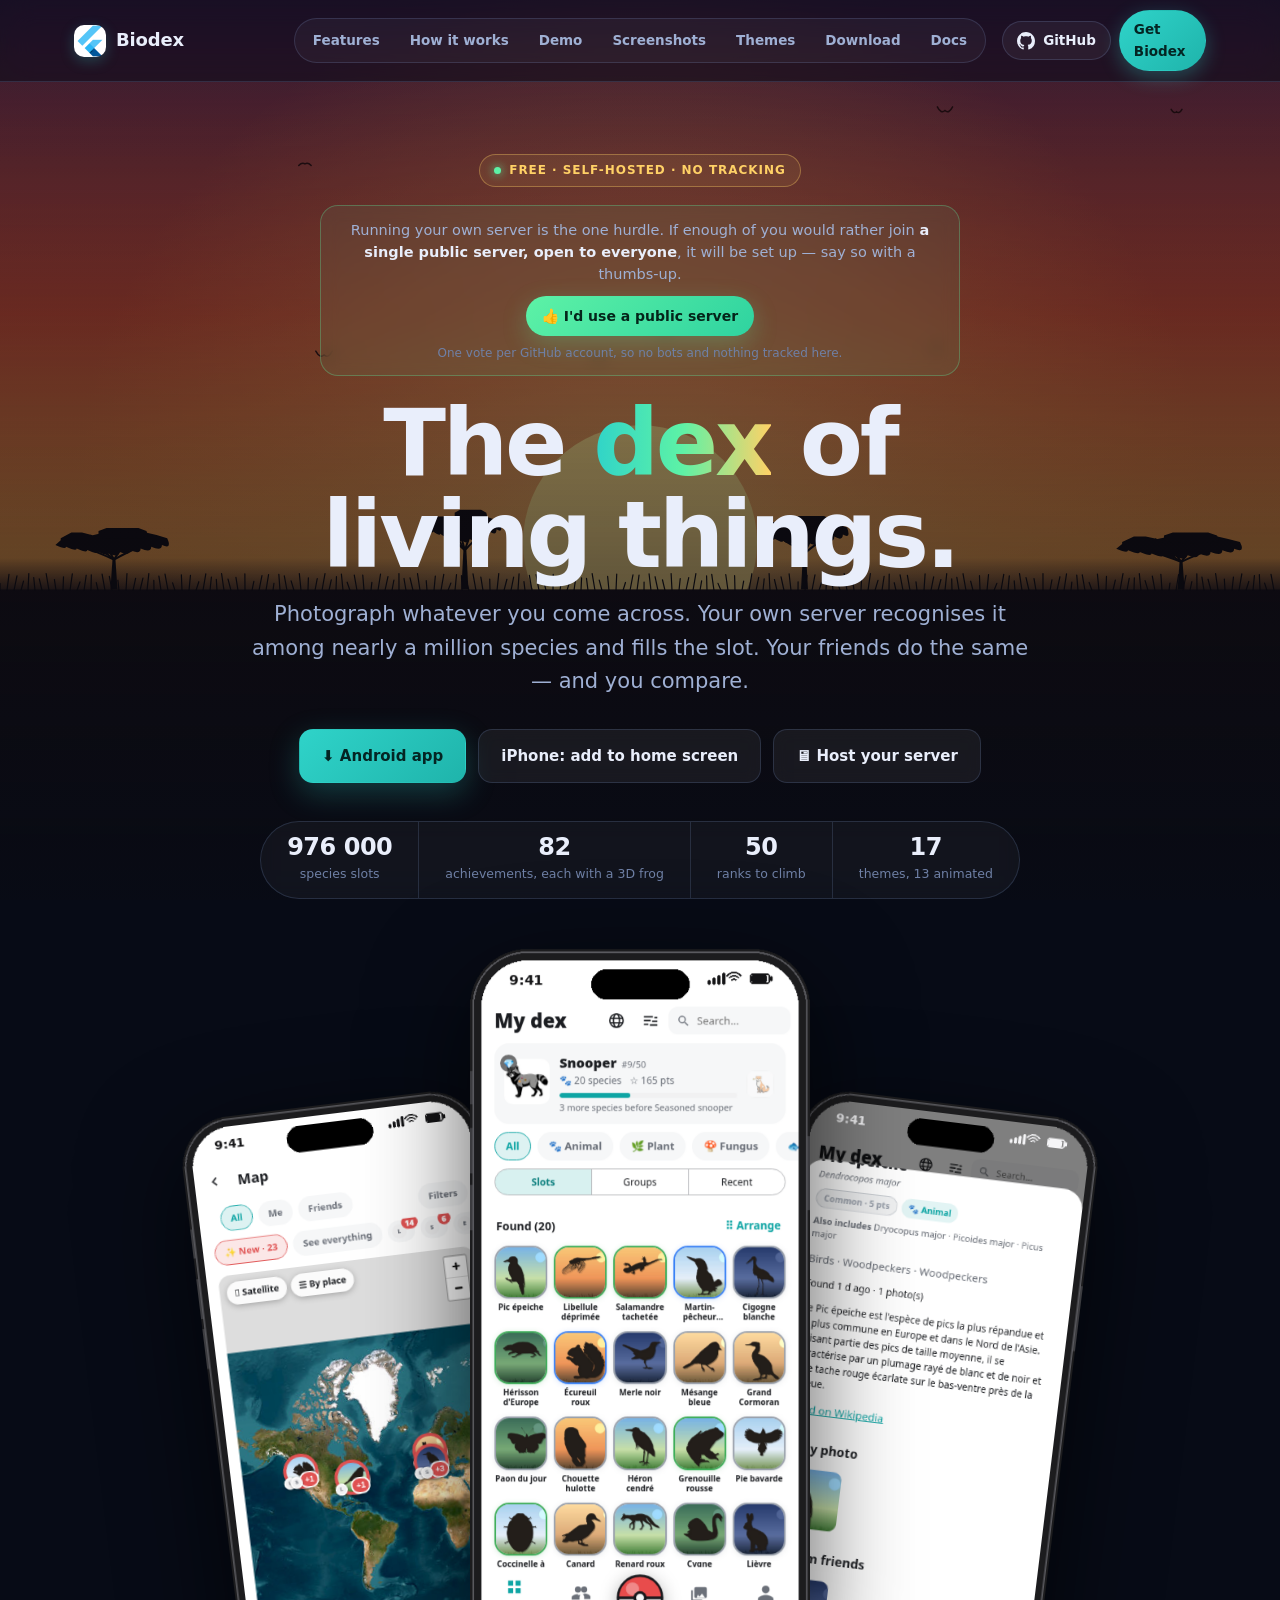
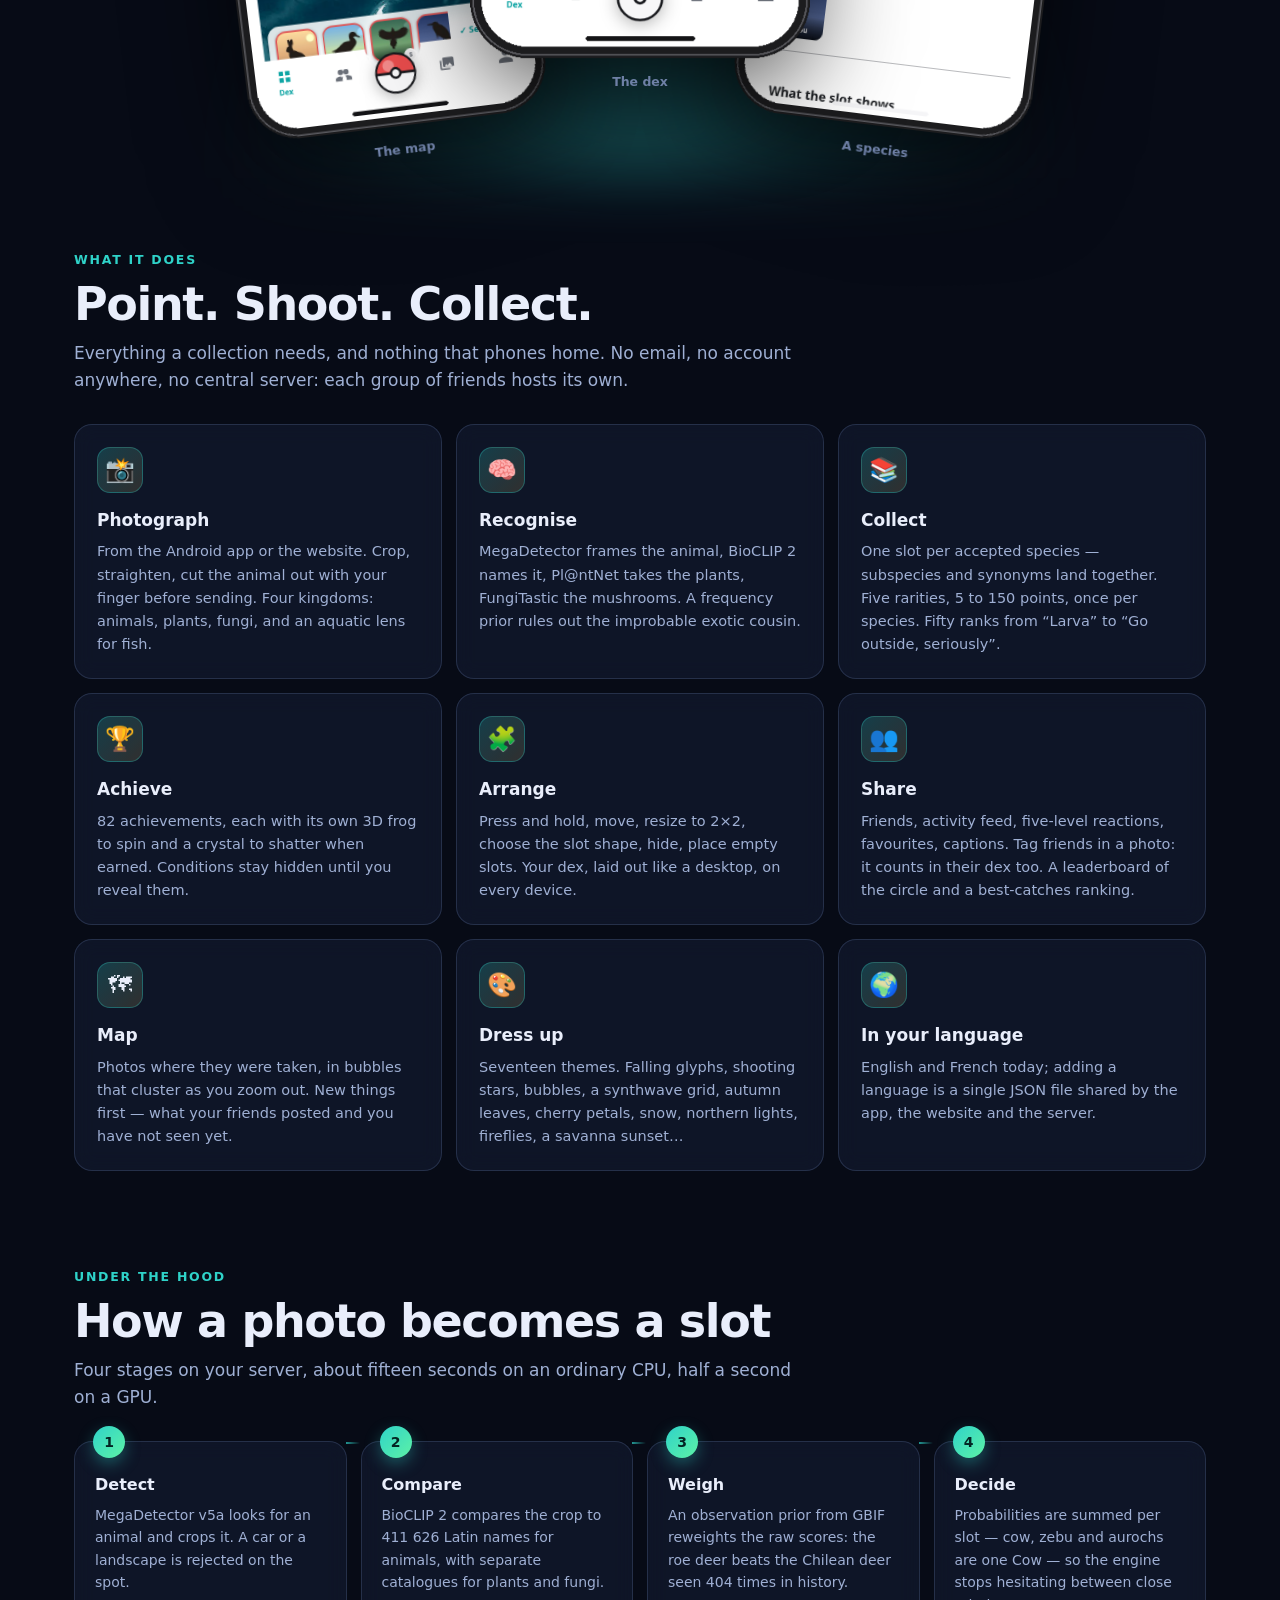
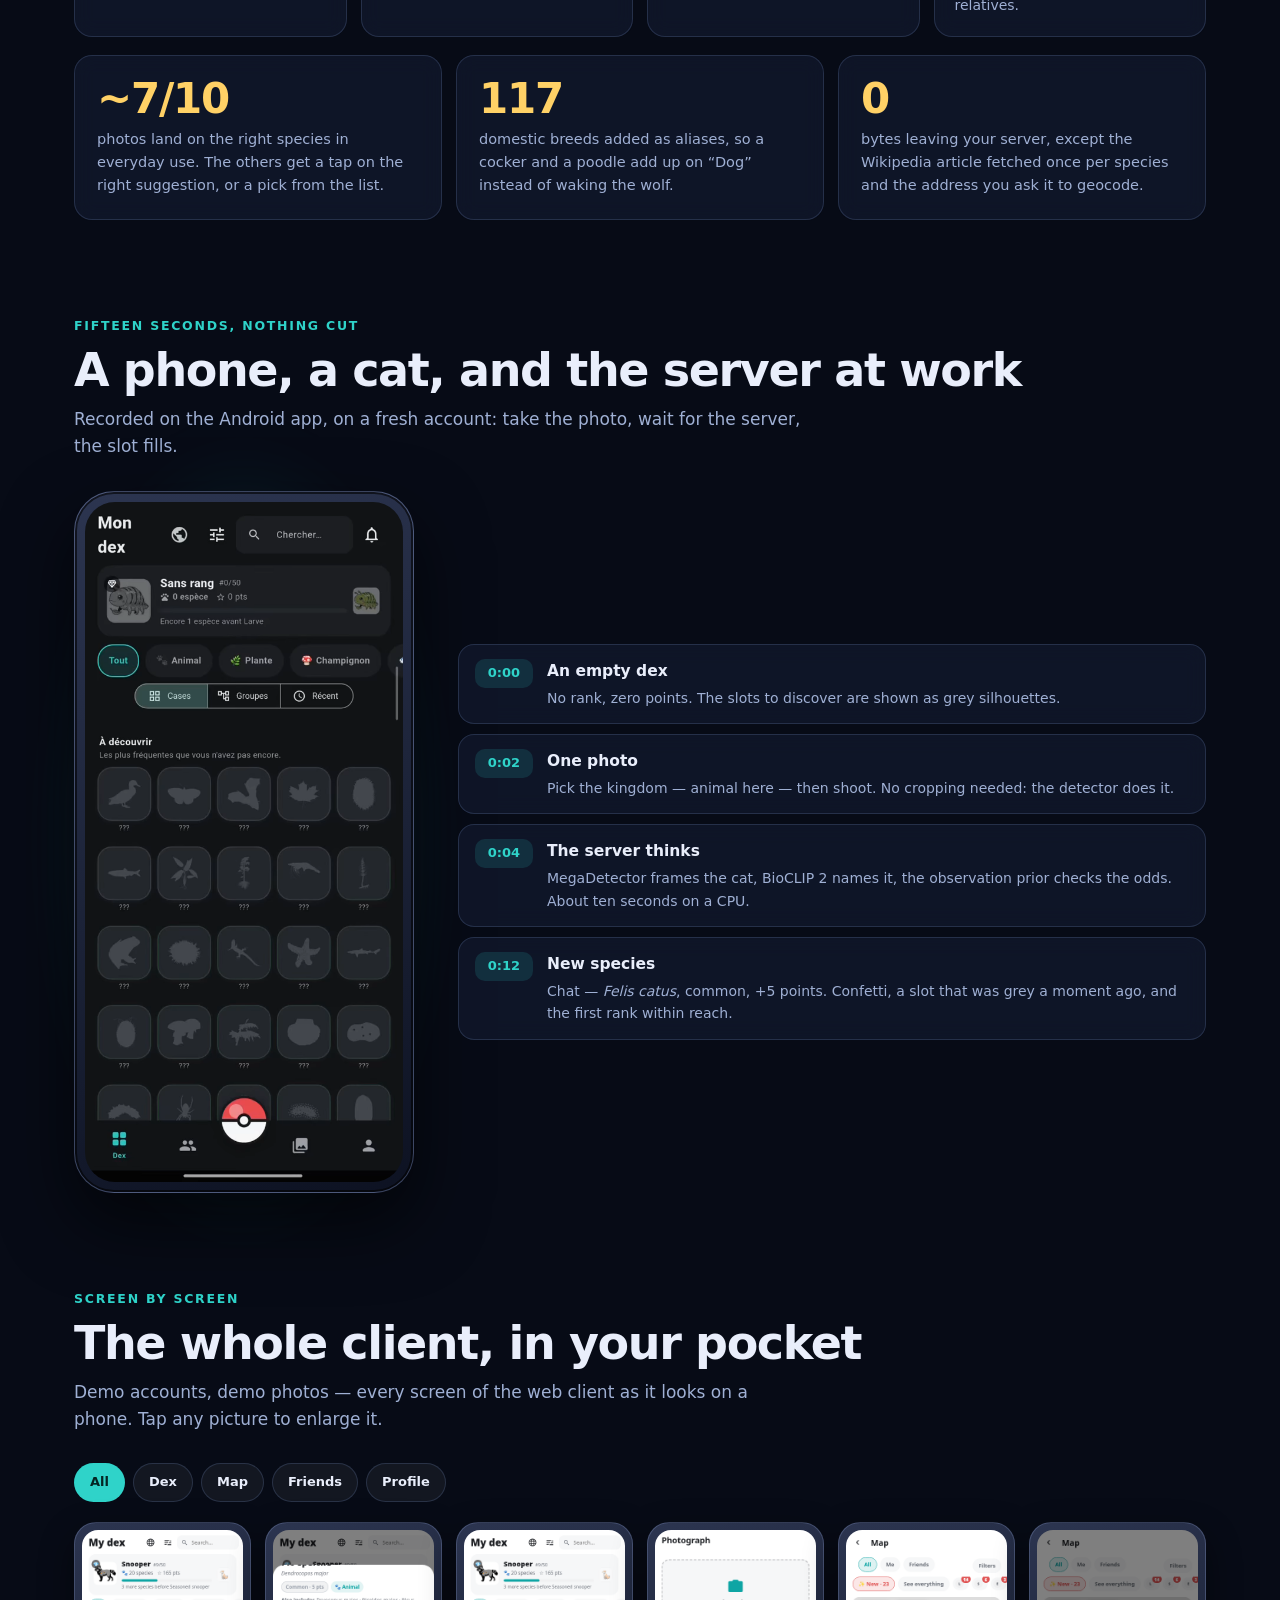
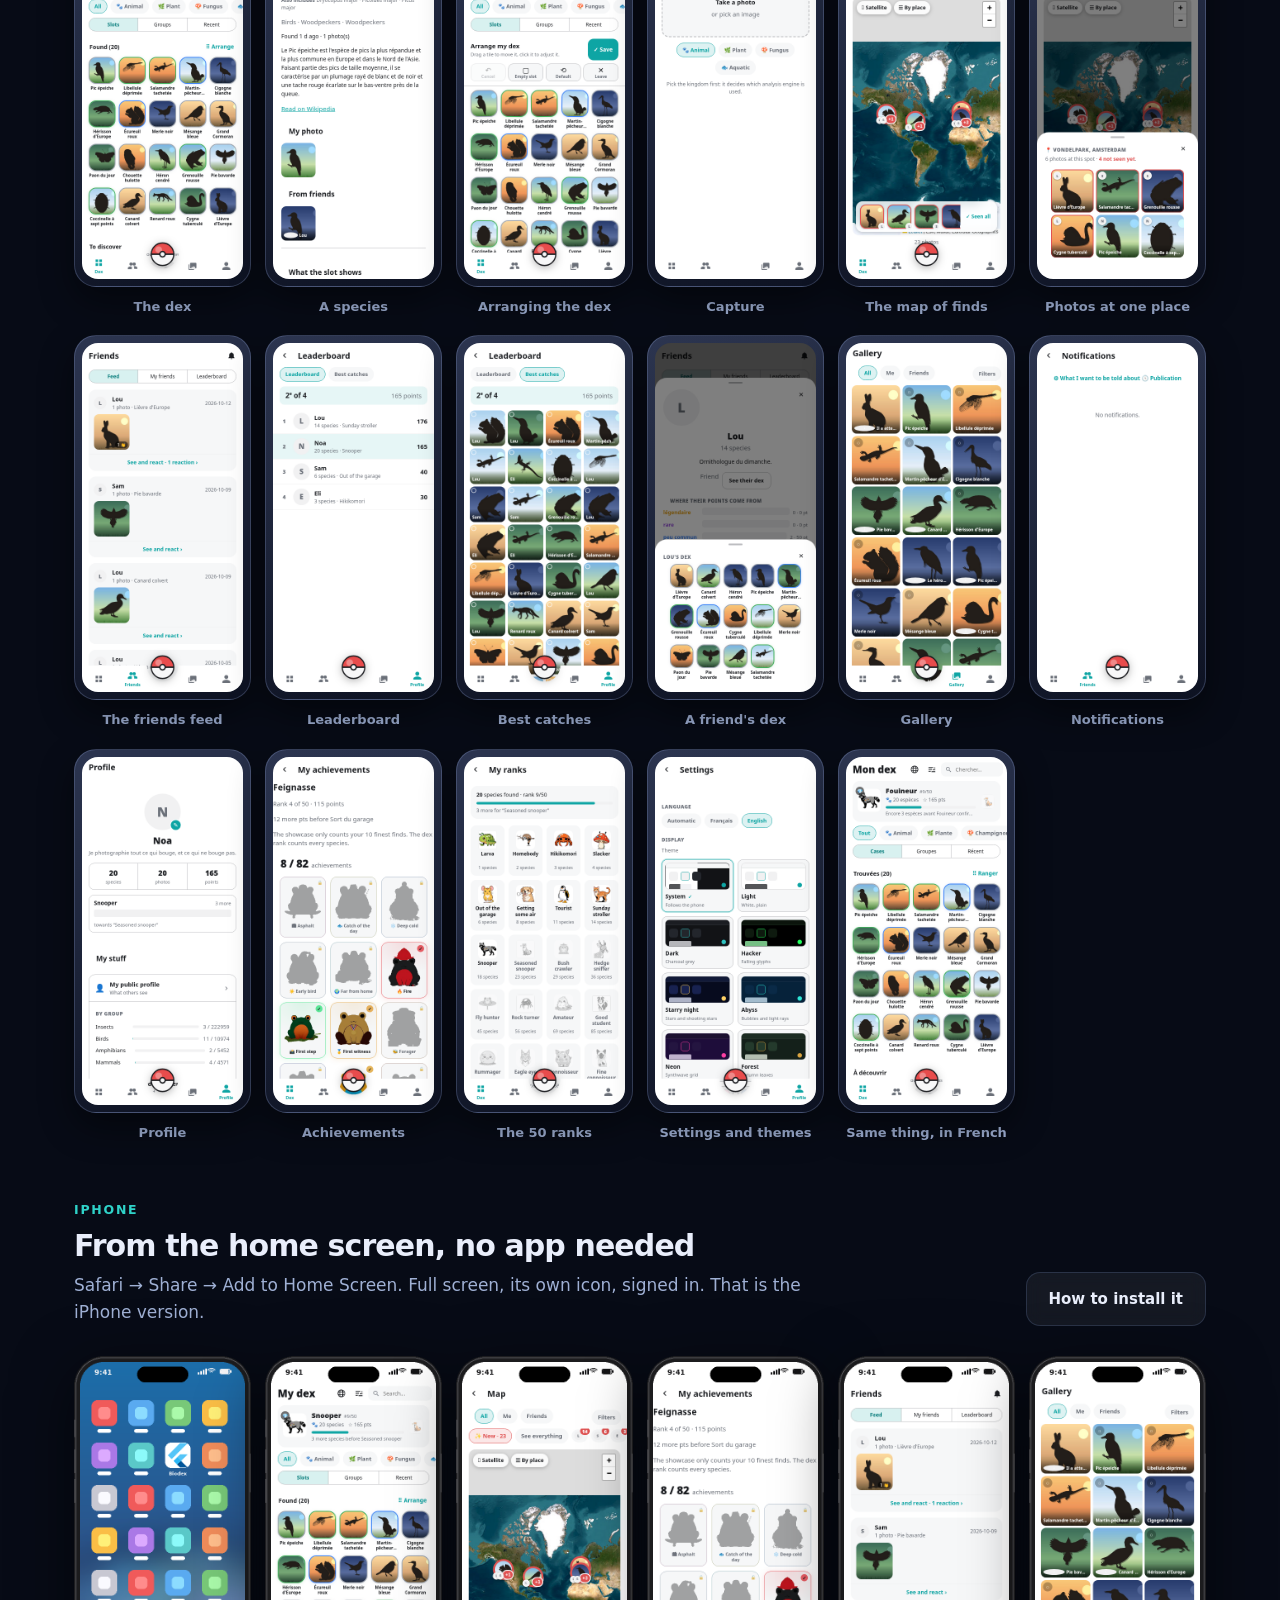
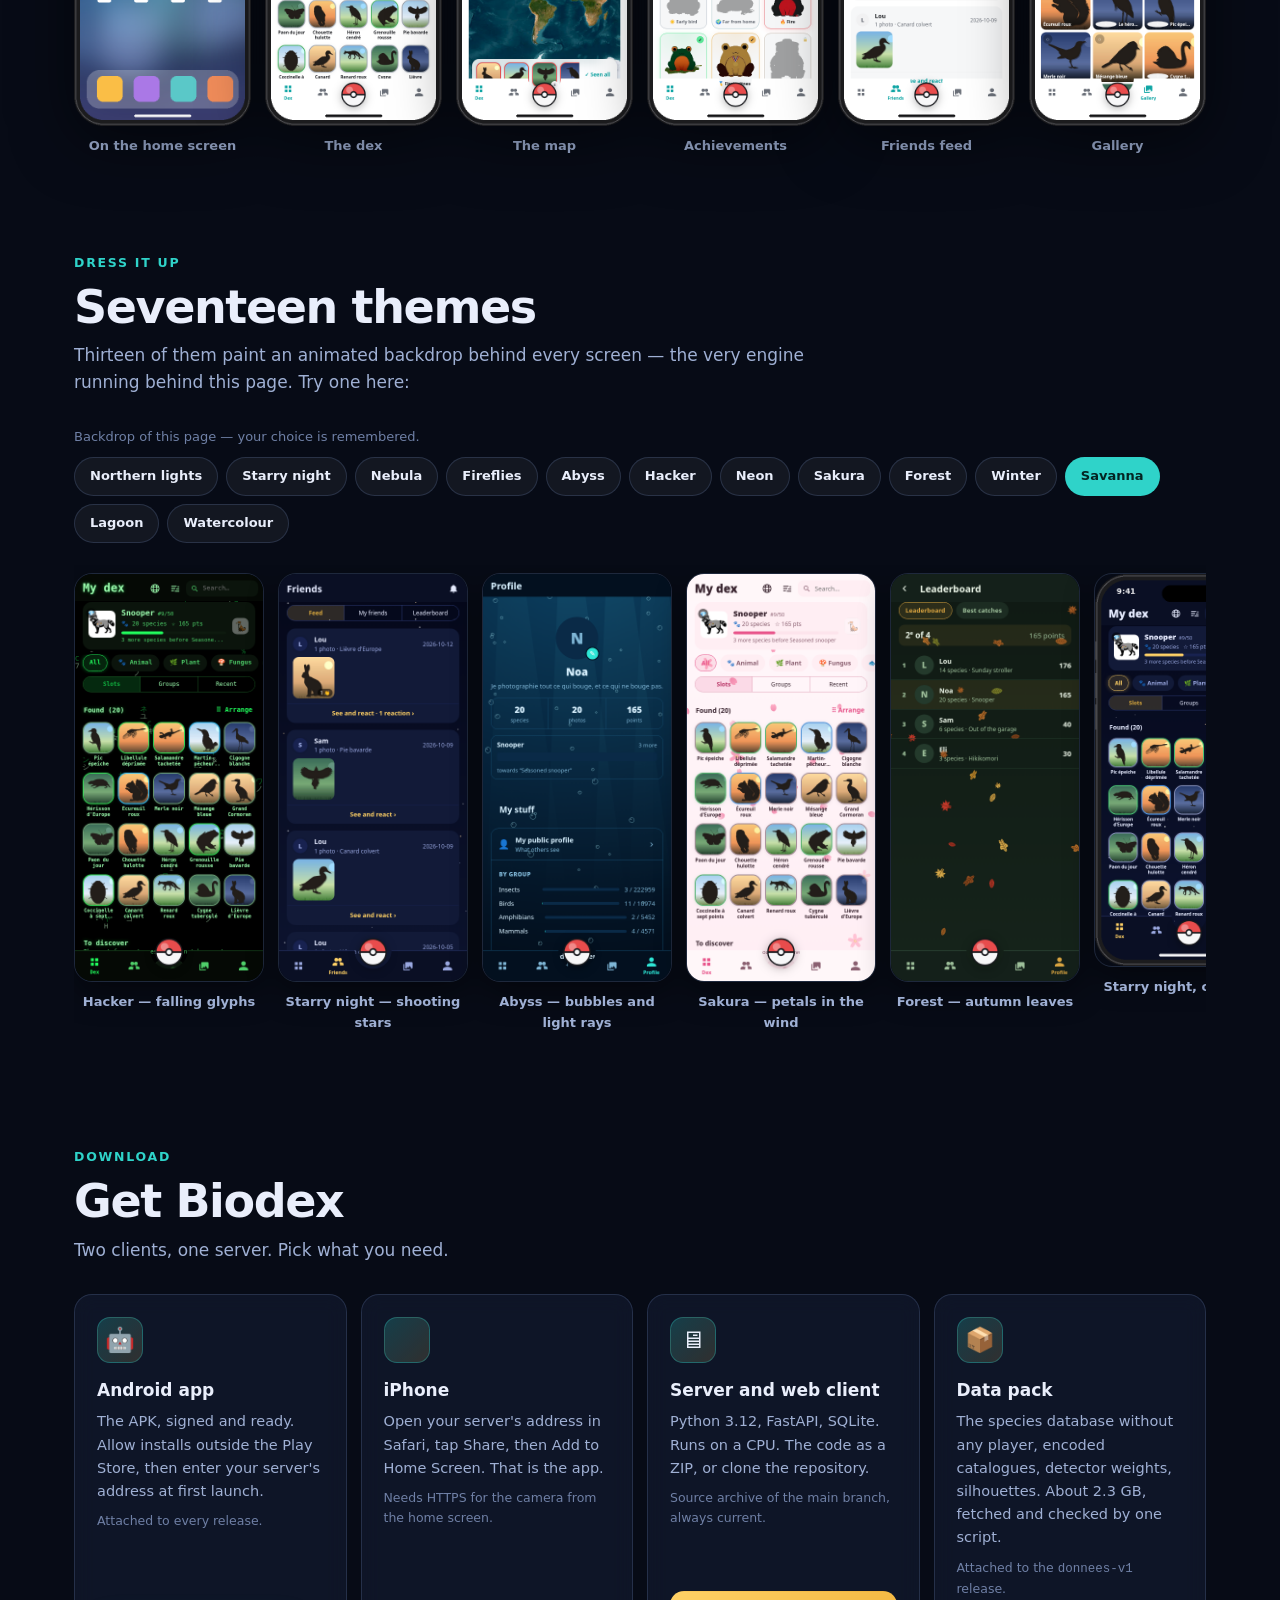
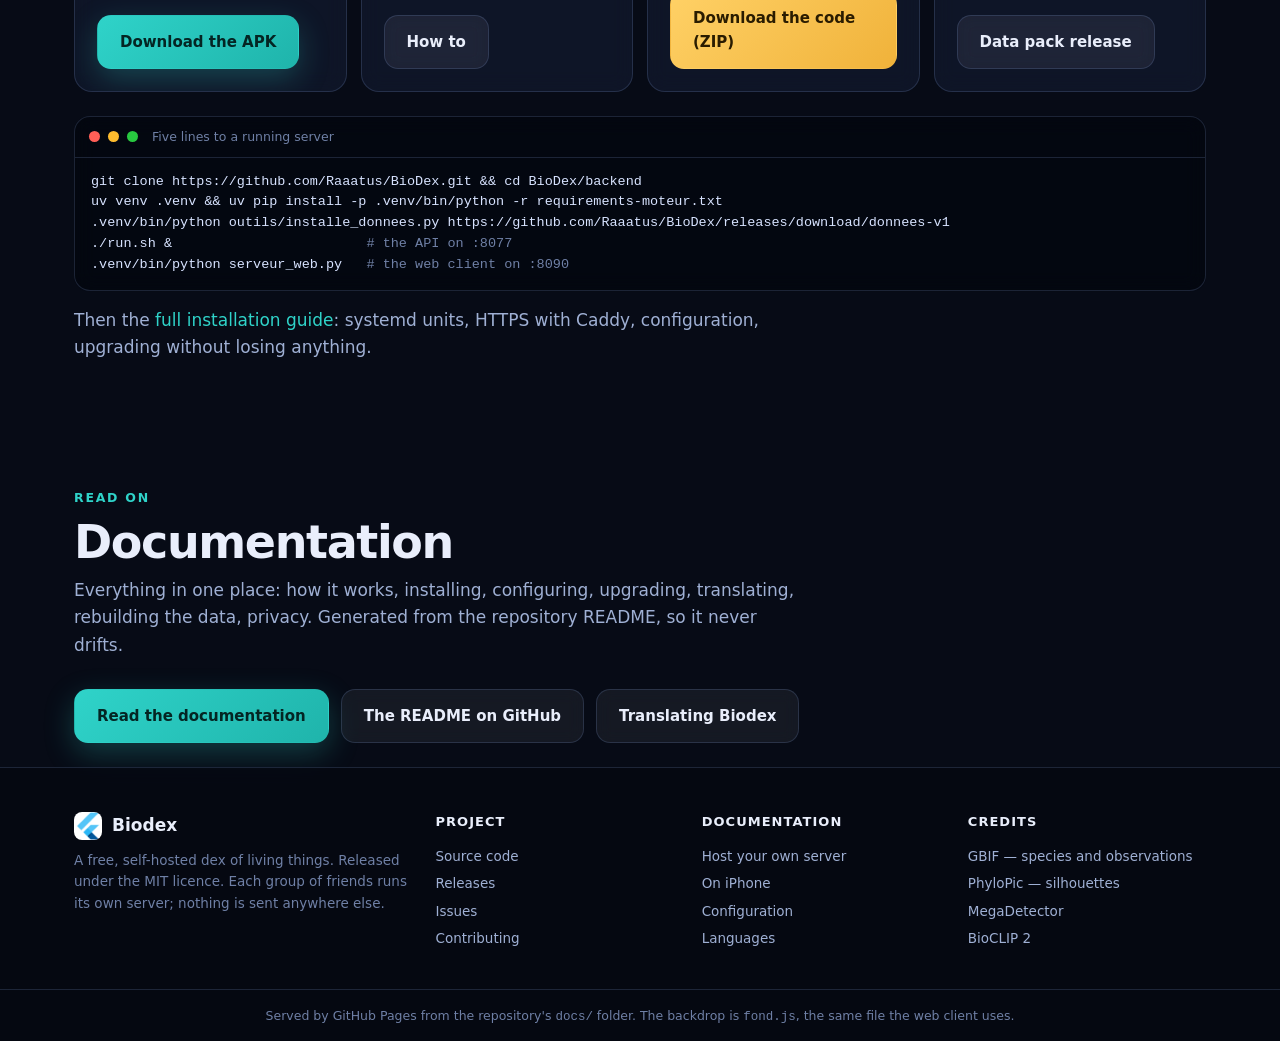
==== commit c9ac6b0c: "Website: a fifteen-second recording of a capture, looping in a phone frame above the screenshots" ====
--- a/docs/index.html
+++ b/docs/index.html
@@ -20,6 +20,7 @@
       <nav aria-label="Sections">
         <a href="#fonctions">Features</a>
         <a href="#moteur">How it works</a>
+        <a href="#demo">Demo</a>
         <a href="#captures">Screenshots</a>
         <a href="#themes">Themes</a>
         <a href="#telecharger">Download</a>
@@ -33,6 +34,7 @@
       <div class="tiroir">
         <a href="#fonctions">Features</a>
         <a href="#moteur">How it works</a>
+        <a href="#demo">Demo</a>
         <a href="#captures">Screenshots</a>
         <a href="#themes">Themes</a>
         <a href="#telecharger">Download</a>
@@ -102,6 +104,26 @@
       <div class="carte apparait"><div class="nombre">~7/10</div><p>photos land on the right species in everyday use. The others get a tap on the right suggestion, or a pick from the list.</p></div>
       <div class="carte apparait"><div class="nombre">117</div><p>domestic breeds added as aliases, so a cocker and a poodle add up on “Dog” instead of waking the wolf.</p></div>
       <div class="carte apparait"><div class="nombre">0</div><p>bytes leaving your server, except the Wikipedia article fetched once per species and the address you ask it to geocode.</p></div>
+    </div>
+  </section>
+
+  <section id="demo">
+    <span class="surtitre">Fifteen seconds, nothing cut</span>
+    <h2>A phone, a cat, and the server at work</h2>
+    <p class="intro">Recorded on the Android app, on a fresh account: take the photo, wait for the server, the slot fills.</p>
+    <div class="demo">
+      <div class="telephone-video">
+        <video autoplay muted loop playsinline preload="metadata" poster="media/capture-chat.jpg" aria-label="Screen recording: photographing a cat, the app recognises it and opens a new slot">
+          <source src="media/capture-chat.webm" type="video/webm">
+          <source src="media/capture-chat.mp4" type="video/mp4">
+        </video>
+      </div>
+      <ol class="moments">
+        <li class="apparait"><b>0:00</b><h3>An empty dex</h3><p>No rank, zero points. The slots to discover are shown as grey silhouettes.</p></li>
+        <li class="apparait"><b>0:02</b><h3>One photo</h3><p>Pick the kingdom — animal here — then shoot. No cropping needed: the detector does it.</p></li>
+        <li class="apparait"><b>0:04</b><h3>The server thinks</h3><p>MegaDetector frames the cat, BioCLIP 2 names it, the observation prior checks the odds. About ten seconds on a CPU.</p></li>
+        <li class="apparait"><b>0:12</b><h3>New species</h3><p>Chat — <i>Felis catus</i>, common, +5 points. Confetti, a slot that was grey a moment ago, and the first rank within reach.</p></li>
+      </ol>
     </div>
   </section>
 
--- a/docs/style.css
+++ b/docs/style.css
@@ -118,6 +118,17 @@
 .etape h3 { margin: 4px 0 6px; font-size: 16px; }
 .etape p { margin: 0; color: var(--doux); font-size: 14px; }
 
+/* la démo filmée : un téléphone qui joue la vidéo, les moments à côté */
+.demo { display: grid; grid-template-columns: minmax(260px, 340px) 1fr; gap: 44px; align-items: center; }
+.telephone-video { position: relative; justify-self: center; width: 100%; max-width: 340px; padding: 10px; border-radius: 40px; background: linear-gradient(160deg, #2c3550, #0d1222); border: 1px solid rgba(160, 180, 230, .3); box-shadow: 0 30px 70px rgba(0, 0, 0, .6), inset 0 0 0 2px rgba(0, 0, 0, .6); }
+.telephone-video::before { content: ""; position: absolute; inset: -18%; z-index: -1; background: radial-gradient(ellipse at 50% 50%, rgba(47, 211, 201, .3), transparent 60%); filter: blur(30px); }
+.telephone-video video { display: block; width: 100%; aspect-ratio: 540 / 1156; border-radius: 30px; background: #000; object-fit: cover; }
+.moments { list-style: none; margin: 0; padding: 0; display: grid; gap: 10px; }
+.moments li { display: grid; grid-template-columns: 58px 1fr; column-gap: 14px; padding: 14px 16px; border-radius: 16px; background: var(--fond2); border: 1px solid var(--bordure); backdrop-filter: blur(10px); }
+.moments li b { grid-row: 1 / 3; align-self: start; padding: 4px 0; border-radius: 10px; background: rgba(47, 211, 201, .14); color: var(--accent); text-align: center; font-size: 13px; font-variant-numeric: tabular-nums; }
+.moments h3 { margin: 0 0 3px; font-size: 15.5px; }
+.moments p { margin: 0; color: var(--doux); font-size: 14px; }
+
 /* la galerie, ses filtres, et la visionneuse */
 .filtres { display: flex; gap: 8px; flex-wrap: wrap; margin-bottom: 20px; }
 .filtres button, .decors button { padding: 8px 15px; border-radius: 999px; border: 1px solid var(--bordure); background: rgba(255, 255, 255, .05); color: var(--texte); font-weight: 600; font-size: 13px; cursor: pointer; transition: background .15s, transform .15s; }
@@ -204,6 +215,7 @@
 
 /* ── les petits écrans ────────────────────────────────────────────────────── */
 @media (max-width: 1000px) {
+  .demo { gap: 24px; }
   .barre .dedans { grid-template-columns: auto 1fr auto; }
   .barre nav { display: none; }
   .barre .menu { display: grid; place-items: center; }
@@ -243,6 +255,8 @@
   .heros .chiffres div:nth-last-child(-n+2) { border-bottom: 0; }
   section { padding: 52px var(--gouttiere) 16px; }
   section .entete { grid-template-columns: 1fr; }
+  .demo { grid-template-columns: 1fr; gap: 24px; }
+  .telephone-video { max-width: 280px; }
   .galerie { grid-template-columns: repeat(2, 1fr); gap: 14px 10px; }
   .galerie.telephones { grid-template-columns: repeat(2, 1fr); }
   .etape:not(:last-child)::after { display: none; }
